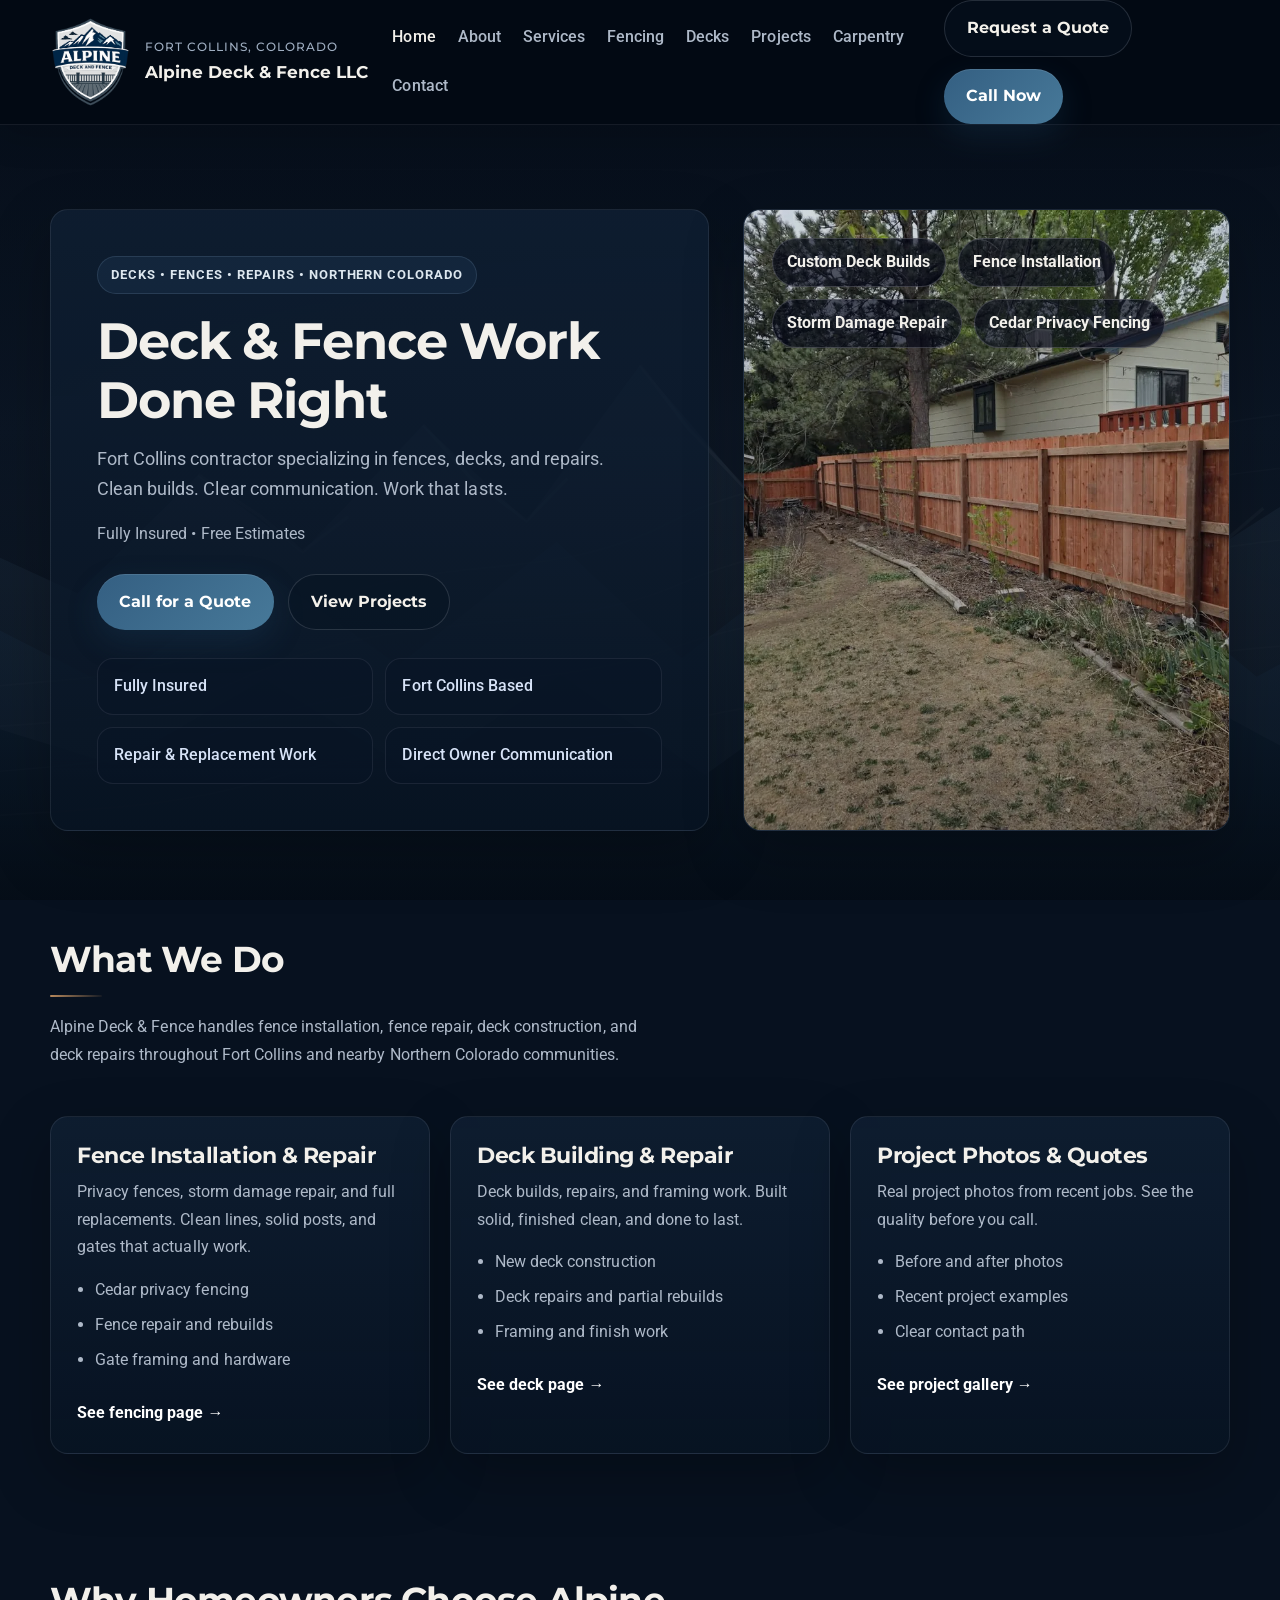
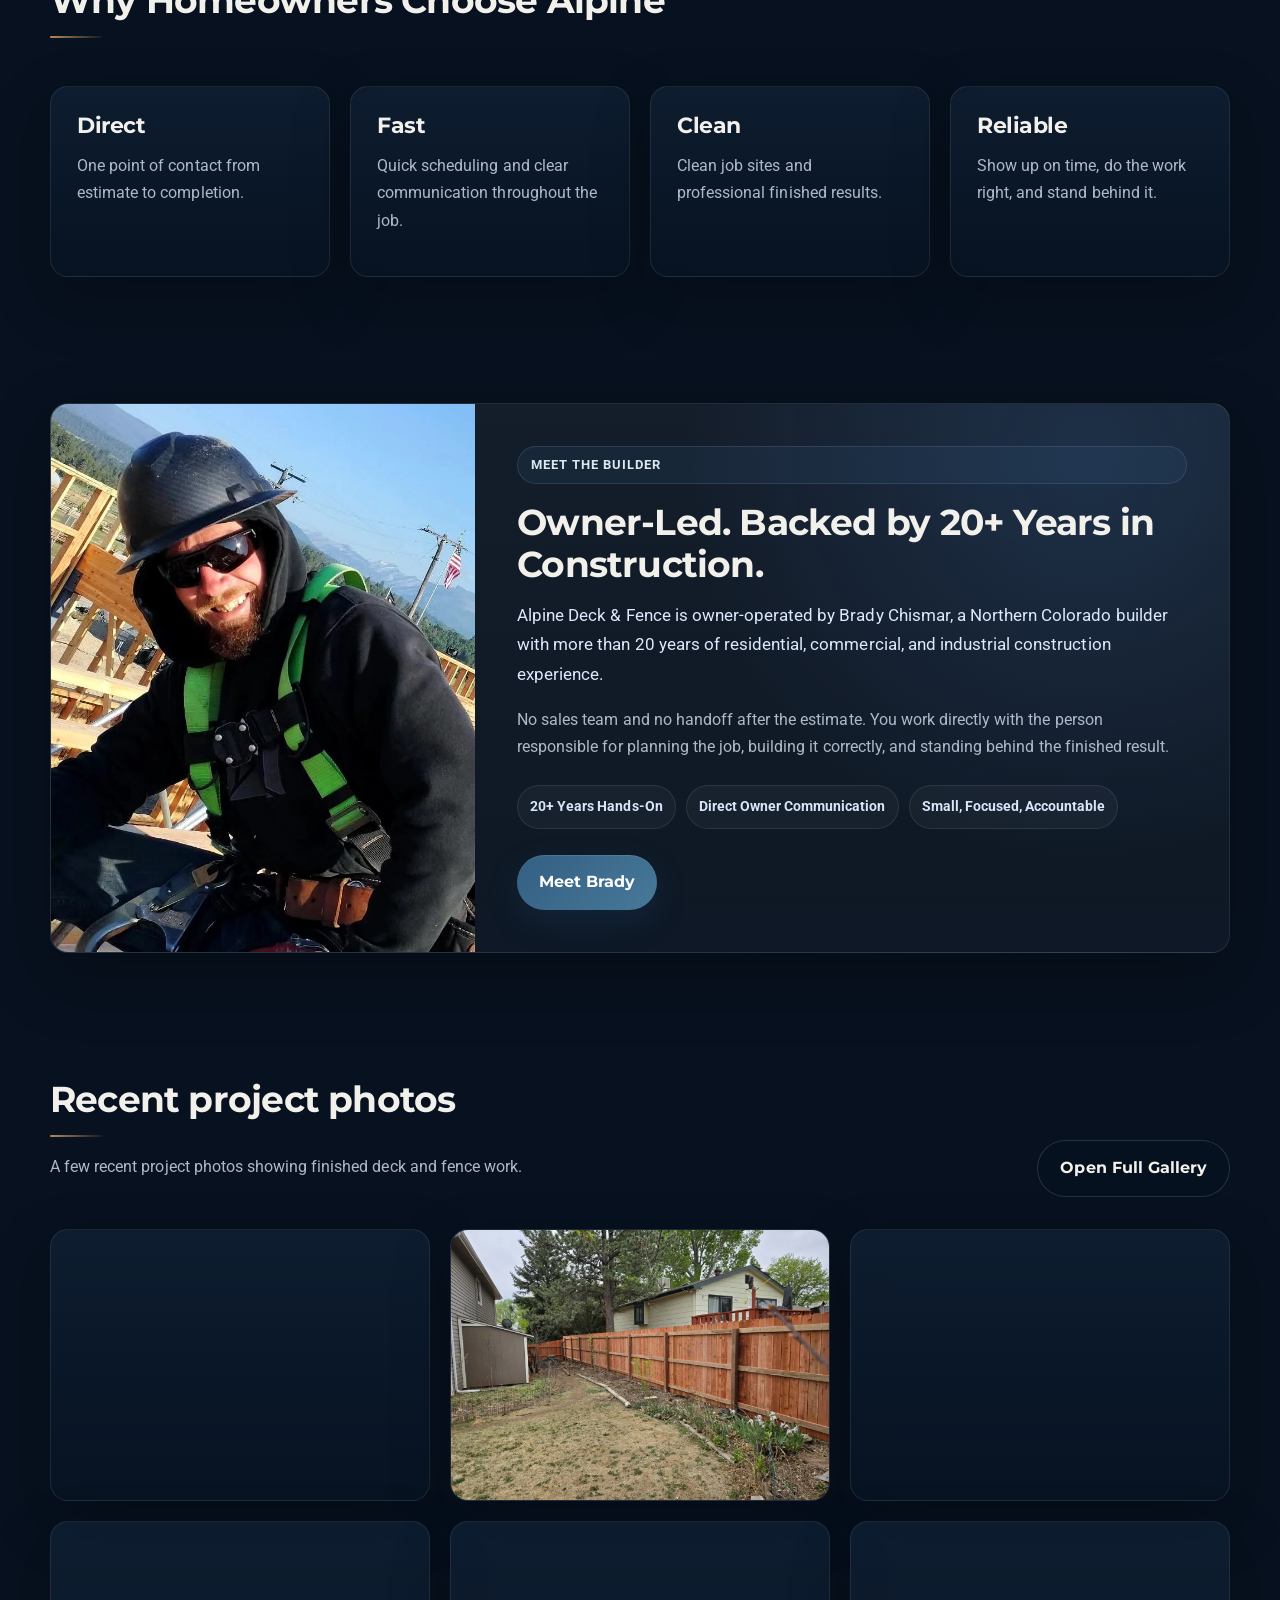
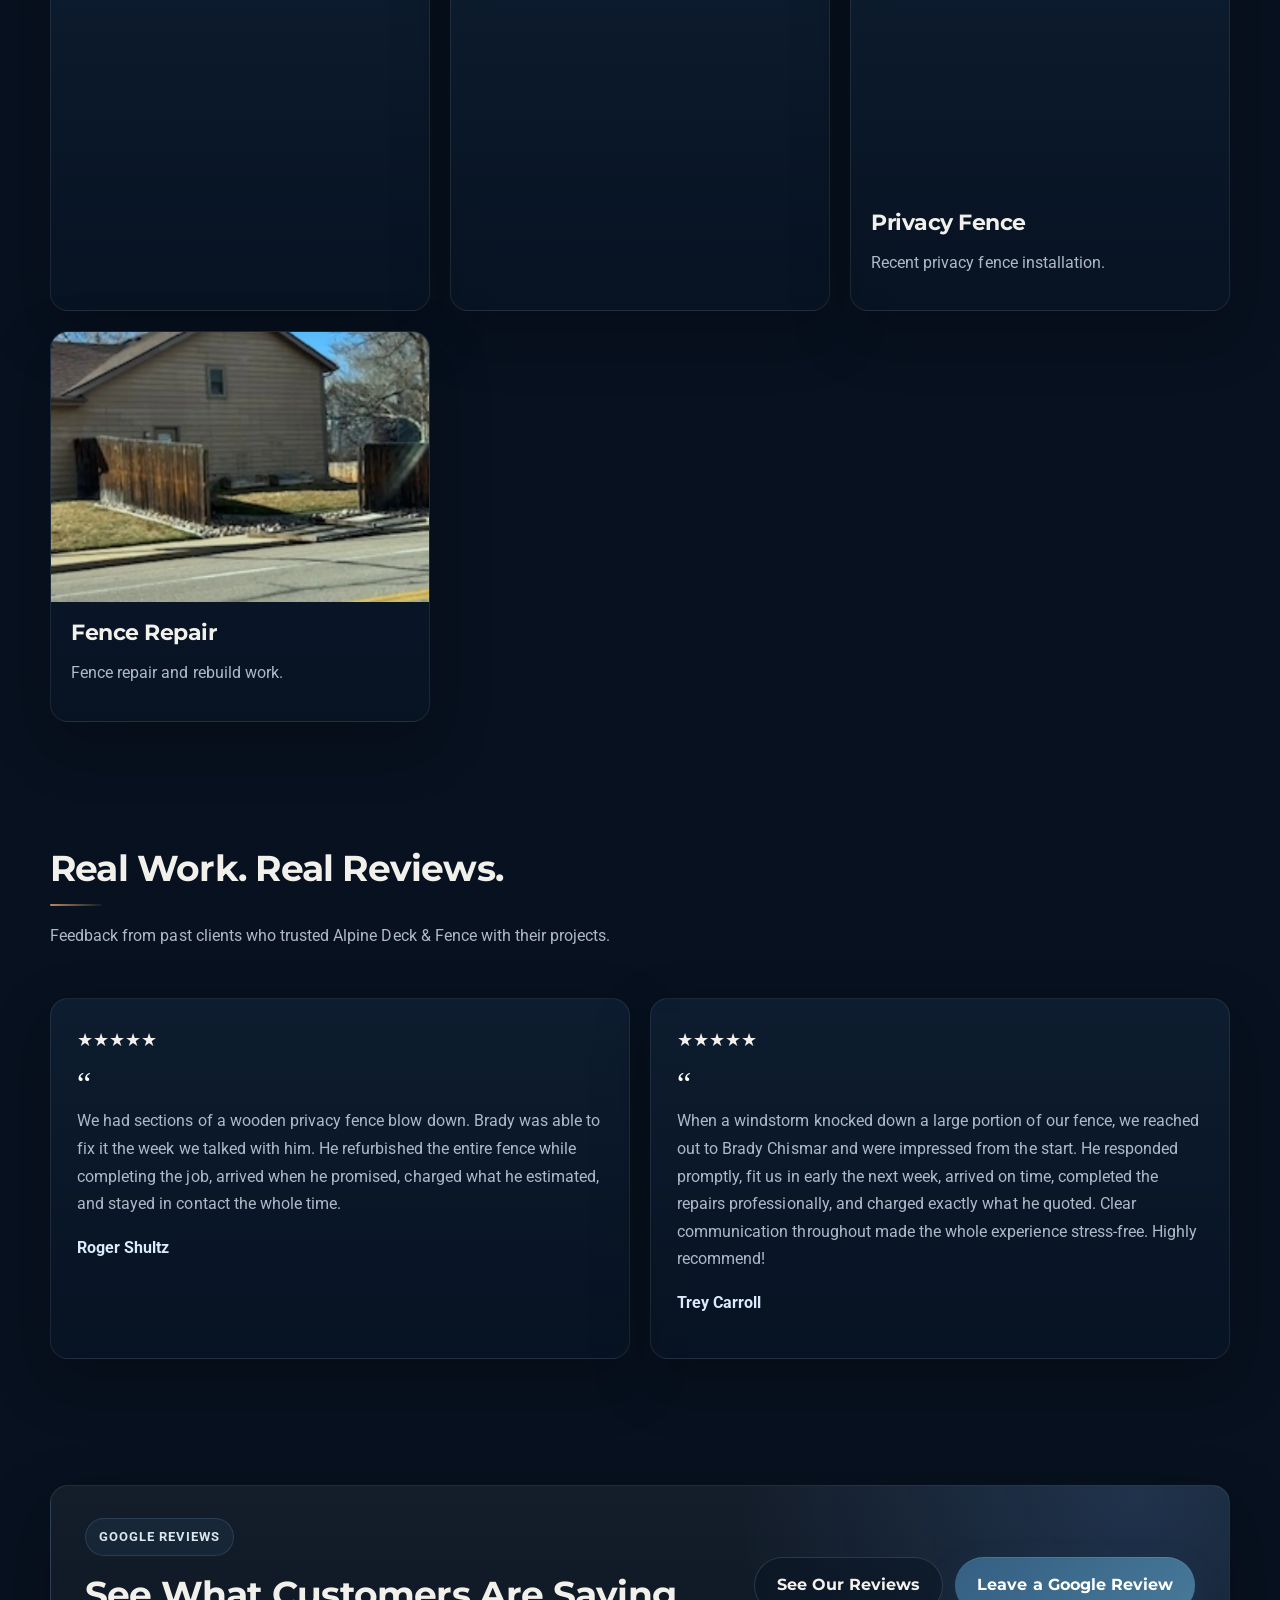
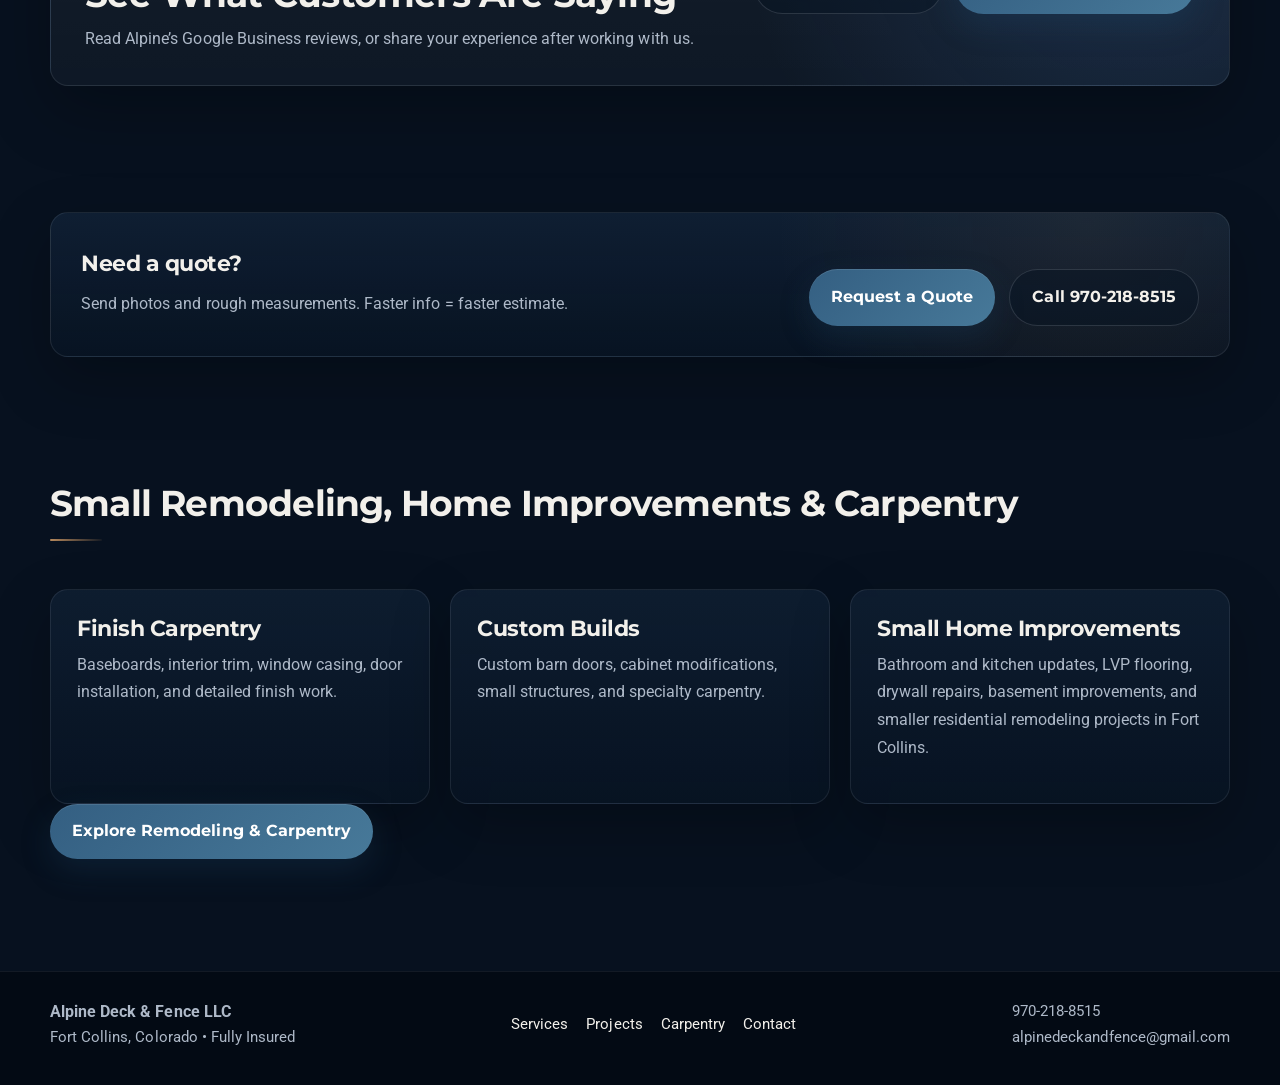
==== index.html @ 194cd23c "Add files via upload" ====
<!DOCTYPE html>
<html lang="en">
<head>
  <meta charset="UTF-8">
  <meta name="viewport" content="width=device-width, initial-scale=1.0">
  <title>Deck &amp; Fence Contractor Fort Collins, CO | Alpine Deck &amp; Fence</title>
  <meta name="description" content="Deck and fence contractor in Fort Collins, CO for custom decks, cedar fencing, fence repairs, deck repairs, gates, and exterior carpentry.">
  <meta name="theme-color" content="#07111f">
  <link rel="preconnect" href="https://fonts.googleapis.com">
  <link rel="preconnect" href="https://fonts.gstatic.com" crossorigin>
  <link href="https://fonts.googleapis.com/css2?family=Montserrat:wght@500;600;700;800&family=Roboto:wght@400;500;700&display=swap" rel="stylesheet">
  <link rel="stylesheet" href="style.css?v=20260813-v19">

  <!-- ALPINE SEO START -->
  <link rel="canonical" href="https://alpinedeckandfence.com/">
  <meta name="robots" content="index,follow,max-image-preview:large,max-snippet:-1,max-video-preview:-1">
  <link rel="icon" href="favicon.png" type="image/png">
  <link rel="sitemap" type="application/xml" href="https://alpinedeckandfence.com/sitemap.xml">
  <meta property="og:locale" content="en_US">
  <meta property="og:type" content="website">
  <meta property="og:site_name" content="Alpine Deck &amp; Fence">
  <meta property="og:title" content="Deck &amp; Fence Contractor Fort Collins, CO | Alpine Deck &amp; Fence">
  <meta property="og:description" content="Deck and fence contractor in Fort Collins, CO for custom decks, cedar fencing, fence repairs, deck repairs, gates, and exterior carpentry.">
  <meta property="og:url" content="https://alpinedeckandfence.com/">
  <meta property="og:image" content="https://alpinedeckandfence.com/images/alpine-social-share.png">
  <meta property="og:image:secure_url" content="https://alpinedeckandfence.com/images/alpine-social-share.png">
  <meta property="og:image:type" content="image/png">
  <meta property="og:image:width" content="1200">
  <meta property="og:image:height" content="630">
  <meta property="og:image:alt" content="Alpine Deck &amp; Fence LLC logo on an Alpine mountain background">
  <meta name="twitter:card" content="summary_large_image">
  <meta name="twitter:title" content="Deck &amp; Fence Contractor Fort Collins, CO | Alpine Deck &amp; Fence">
  <meta name="twitter:description" content="Deck and fence contractor in Fort Collins, CO for custom decks, cedar fencing, fence repairs, deck repairs, gates, and exterior carpentry.">
  <meta name="twitter:image" content="https://alpinedeckandfence.com/images/alpine-social-share.png">
  <script type="application/ld+json">{"@context":"https://schema.org","@graph":[{"@type":["HomeAndConstructionBusiness","GeneralContractor"],"@id":"https://alpinedeckandfence.com/#business","name":"Alpine Deck & Fence LLC","url":"https://alpinedeckandfence.com/","logo":{"@type":"ImageObject","url":"https://alpinedeckandfence.com/images/logo.png"},"image":"https://alpinedeckandfence.com/images/alpine-social-share.png","telephone":"+1-970-218-8515","email":"alpinedeckandfence@gmail.com","description":"Deck and fence contractor in Fort Collins, CO for custom decks, cedar fencing, fence repairs, deck repairs, gates, and exterior carpentry.","founder":{"@type":"Person","name":"Brady Chismar"},"address":{"@type":"PostalAddress","addressLocality":"Fort Collins","addressRegion":"CO","addressCountry":"US"},"areaServed":[{"@type":"City","name":"Fort Collins"},{"@type":"City","name":"Loveland"},{"@type":"City","name":"Windsor"},{"@type":"City","name":"Timnath"},{"@type":"AdministrativeArea","name":"Northern Colorado"}],"sameAs":["https://www.facebook.com/profile.php?id=61570724099581"]},{"@type":"WebSite","@id":"https://alpinedeckandfence.com/#website","url":"https://alpinedeckandfence.com/","name":"Alpine Deck & Fence","publisher":{"@id":"https://alpinedeckandfence.com/#business"},"inLanguage":"en-US"},{"@type":"WebPage","@id":"https://alpinedeckandfence.com/#webpage","url":"https://alpinedeckandfence.com/","name":"Deck & Fence Contractor Fort Collins, CO | Alpine Deck & Fence","description":"Deck and fence contractor in Fort Collins, CO for custom decks, cedar fencing, fence repairs, deck repairs, gates, and exterior carpentry.","isPartOf":{"@id":"https://alpinedeckandfence.com/#website"},"about":{"@id":"https://alpinedeckandfence.com/#business"},"primaryImageOfPage":{"@type":"ImageObject","url":"https://alpinedeckandfence.com/images/alpine-social-share.png"},"inLanguage":"en-US"}]}</script>
  <!-- ALPINE SEO END -->
</head>
<body>
  <header class="topbar">
    <div class="container nav">
      <a class="brand" href="index.html" aria-label="Alpine Deck & Fence home">
        <img src="images/logo-tight.png" alt="Alpine Deck & Fence logo" class="logo" width="906" height="1033" decoding="async" fetchpriority="high">
        <div class="brand-text">
          <small>Fort Collins, Colorado</small>
          <span>Alpine Deck &amp; Fence LLC</span>
        </div>
      </a>
      <nav class="nav-links" aria-label="Main navigation">
        <a href="index.html">Home</a>
        <a href="about.html">About</a>
        <a href="services.html">Services</a>
        <a href="fence.html">Fencing</a>
        <a href="deck.html">Decks</a>
        <a href="projects.html">Projects</a>
        <a href="carpentry.html">Carpentry</a>
        <a href="contact.html">Contact</a>
      </nav>
      <div class="nav-cta">
        <a class="button-outline" href="contact.html">Request a Quote</a>
        <a class="button" href="tel:9702188515">Call Now</a>
      </div>
    </div>
  </header>
<main>
  <section class="hero">
    <div class="container hero-grid">
      <div class="hero-copy">
        <div class="eyebrow">Decks • Fences • Repairs • Northern Colorado</div>
        <h1>Deck &amp; Fence Work Done Right</h1>
        <p class="lead">Fort Collins contractor specializing in fences, decks, and repairs. Clean builds. Clear communication. Work that lasts.</p>
        <p>Fully Insured • Free Estimates</p>
        <div class="hero-actions">
          <a class="button" href="tel:9702188515">Call for a Quote</a>
          <a class="button-outline" href="projects.html">View Projects</a>
        </div>
        <div class="hero-list">
          <div>Fully Insured</div>
          <div>Fort Collins Based</div>
          <div>Repair &amp; Replacement Work</div>
          <div>Direct Owner Communication</div>
        </div>
      </div>
      <div class="hero-card">
        <div class="hero-image">
          <div class="badge-stack">
            <div class="badge">Custom Deck Builds</div>
            <div class="badge">Fence Installation</div>
            <div class="badge">Storm Damage Repair</div>
            <div class="badge">Cedar Privacy Fencing</div>
          </div>
        </div>
      </div>
    </div>
  </section>
  <section>
    <div class="container">
      <div class="section-header">
        <div>
          <h2>What We Do</h2>
          <p>Alpine Deck & Fence handles fence installation, fence repair, deck construction, and deck repairs throughout Fort Collins and nearby Northern Colorado communities.</p>
        </div>
      </div>
      <div class="grid-3">
        <article class="service-card">
          <h3>Fence Installation &amp; Repair</h3>
          <p>Privacy fences, storm damage repair, and full replacements. Clean lines, solid posts, and gates that actually work.</p>
          <ul>
            <li>Cedar privacy fencing</li>
            <li>Fence repair and rebuilds</li>
            <li>Gate framing and hardware</li>
          </ul>
          <a class="service-link" href="fence.html">See fencing page →</a>
        </article>
        <article class="service-card">
          <h3>Deck Building &amp; Repair</h3>
          <p>Deck builds, repairs, and framing work. Built solid, finished clean, and done to last.</p>
          <ul>
            <li>New deck construction</li>
            <li>Deck repairs and partial rebuilds</li>
            <li>Framing and finish work</li>
          </ul>
          <a class="service-link" href="deck.html">See deck page →</a>
        </article>
        <article class="service-card">
          <h3>Project Photos &amp; Quotes</h3>
          <p>Real project photos from recent jobs. See the quality before you call.</p>
          <ul>
            <li>Before and after photos</li>
            <li>Recent project examples</li>
            <li>Clear contact path</li>
          </ul>
          <a class="service-link" href="projects.html">See project gallery →</a>
        </article>
      </div>
    </div>
  </section>
  <section>
    <div class="container">
      <div class="section-header">
        <div>
          <h2>Why Homeowners Choose Alpine</h2>
        </div>
      </div>
      <div class="stats-grid">
        <div class="stat-card">
          <h3>Direct</h3>
          <p>One point of contact from estimate to completion.</p>
        </div>
        <div class="stat-card">
          <h3>Fast</h3>
          <p>Quick scheduling and clear communication throughout the job.</p>
        </div>
        <div class="stat-card">
          <h3>Clean</h3>
          <p>Clean job sites and professional finished results.</p>
        </div>
        <div class="stat-card">
          <h3>Reliable</h3>
          <p>Show up on time, do the work right, and stand behind it.</p>
        </div>
      </div>
    </div>
  </section>
  <section class="about-teaser-section">
    <div class="container">
      <div class="about-teaser">
        <div class="about-teaser-photo">
          <img src="images/brady-harness-closeup.webp" alt="Brady Chismar working on a framed structure" loading="lazy" width="983" height="983" decoding="async" fetchpriority="low">
        </div>
        <div class="about-teaser-copy">
          <div class="eyebrow">Meet the Builder</div>
          <h2>Owner-Led. Backed by 20+ Years in Construction.</h2>
          <p class="lead">Alpine Deck &amp; Fence is owner-operated by Brady Chismar, a Northern Colorado builder with more than 20 years of residential, commercial, and industrial construction experience.</p>
          <p>No sales team and no handoff after the estimate. You work directly with the person responsible for planning the job, building it correctly, and standing behind the finished result.</p>
          <div class="about-teaser-points">
            <span>20+ Years Hands-On</span>
            <span>Direct Owner Communication</span>
            <span>Small, Focused, Accountable</span>
          </div>
          <a class="button" href="about.html">Meet Brady</a>
        </div>
      </div>
    </div>
  </section>
  <section>
    <div class="container">
      <div class="section-header">
        <div>
          <h2>Recent project photos</h2>
          <p>A few recent project photos showing finished deck and fence work.</p>
        </div>
        <a class="button-outline" href="projects.html">Open Full Gallery</a>
      </div>
      <div class="gallery-grid">
	<article class="gallery-card">
  <img src="images/1430_Finish_1.webp" alt="Finished cedar privacy fence" width="1280" height="960" decoding="async" loading="lazy" fetchpriority="low">
</article>

<article class="gallery-card">
  <img src="images/1430_finish_2.webp" alt="Finished cedar fence run" width="1280" height="960" decoding="async" loading="lazy" fetchpriority="low">
</article>

<article class="gallery-card">
  <img src="images/1430_finish_3.webp" alt="Finished side yard fence" width="1280" height="960" decoding="async" loading="lazy" fetchpriority="low">
</article>

<article class="gallery-card">
  <img src="images/1430_finish_4.webp" alt="Finished privacy fence" width="1280" height="960" decoding="async" loading="lazy" fetchpriority="low">
</article>

<article class="gallery-card">
  <img src="images/1430_gate_finish.webp" alt="Finished cedar gate" width="1280" height="960" decoding="async" loading="lazy" fetchpriority="low">
</article>
        <article class="gallery-card">
          <img src="images/privacy-fence-fort-collins-01.webp" alt="Privacy fence installation in Fort Collins" width="1280" height="960" decoding="async" loading="lazy" fetchpriority="low">
          <div class="gallery-copy">
            <h3>Privacy Fence</h3>
            <p>Recent privacy fence installation.</p>
          </div>
        </article>
        <article class="gallery-card">
          <img src="images/fence-repair-fort-collins-01.webp" alt="Fence repair project in Fort Collins" width="960" height="1280" decoding="async" loading="lazy" fetchpriority="low">
          <div class="gallery-copy">
            <h3>Fence Repair</h3>
            <p>Fence repair and rebuild work.</p>
          </div>
        </article>
      </div>
    </div>
  </section>
  <section>
    <div class="container">
      <div class="section-header">
        <div>
          <h2>Real Work. Real Reviews.</h2>
          <p>Feedback from past clients who trusted Alpine Deck & Fence with their projects.</p>
        </div>
      </div>
      <div class="review-grid">
        <article class="review-card">
          <div class="review-stars">★★★★★</div>
          <div class="quote-mark">“</div>
          <p>We had sections of a wooden privacy fence blow down. Brady was able to fix it the week we talked with him. He refurbished the entire fence while completing the job, arrived when he promised, charged what he estimated, and stayed in contact the whole time.</p>
          <p class="notice"><strong>Roger Shultz</strong></p>
        </article>
        <article class="review-card">
          <div class="review-stars">★★★★★</div>
          <div class="quote-mark">“</div>
          <p>When a windstorm knocked down a large portion of our fence, we reached out to Brady Chismar and were impressed from the start. He responded promptly, fit us in early the next week, arrived on time, completed the repairs professionally, and charged exactly what he quoted. Clear communication throughout made the whole experience stress-free. Highly recommend!</p>
          <p class="notice"><strong>Trey Carroll</strong></p>
        </article>
      </div>
    </div>
  </section>

  <section class="google-review-section">
    <div class="container">
      <div class="google-review-cta">
        <div class="google-review-cta-copy">
          <div class="eyebrow">Google Reviews</div>
          <h2>See What Customers Are Saying</h2>
          <p>Read Alpine’s Google Business reviews, or share your experience after working with us.</p>
        </div>
        <div class="google-review-actions">
          <a class="button-outline" href="https://www.google.com/maps/search/?api=1&amp;query=Alpine%20Deck%20%26%20Fence%20LLC%2C%20Fort%20Collins%2C%20Colorado" target="_blank" rel="noopener noreferrer">See Our Reviews</a>
          <a class="button" href="https://www.google.com/search?q=Alpine+Deck+%26+Fence+LLC+Fort+Collins+Colorado+leave+a+review" target="_blank" rel="noopener noreferrer">Leave a Google Review</a>
        </div>
      </div>
    </div>
  </section>

<section>
    <div class="container">
      <div class="cta-band">
        <div>
          <h3>Need a quote?</h3>
          <p>Send photos and rough measurements. Faster info = faster estimate.</p>
        </div>
        <div class="hero-actions">
          <a class="button" href="contact.html">Request a Quote</a>
          <a class="button-outline" href="tel:9702188515">Call 970-218-8515</a>
        </div>
      </div>
    </div>
  </section>

<section>
<div class="container">
<div class="section-header">
<h2>Small Remodeling, Home Improvements &amp; Carpentry</h2>
</div>

<div class="grid-3">
<div class="service-card">
<h3>Finish Carpentry</h3>
<p>Baseboards, interior trim, window casing, door installation, and detailed finish work.</p>
</div>

<div class="service-card">
<h3>Custom Builds</h3>
<p>Custom barn doors, cabinet modifications, small structures, and specialty carpentry.</p>
</div>

<div class="service-card">
<h3>Small Home Improvements</h3>
<p>Bathroom and kitchen updates, LVP flooring, drywall repairs, basement improvements, and smaller residential remodeling projects in Fort Collins.</p>
</div>
</div>

<a class="button" href="carpentry.html">Explore Remodeling &amp; Carpentry</a>
</div>
</section>

</main>
  <footer class="footer">
    <div class="container footer-grid">
      <div>
        <p><strong>Alpine Deck &amp; Fence LLC</strong></p>
        <p class="small">Fort Collins, Colorado • Fully Insured</p>
      </div>
      <div class="footer-links small">
        <a href="services.html">Services</a>
        <a href="projects.html">Projects</a>
        <a href="carpentry.html">Carpentry</a>
        <a href="contact.html">Contact</a>
      </div>
      <div class="small">
        <p>970-218-8515</p>
        <p>alpinedeckandfence@gmail.com</p>
      </div>
    </div>
  </footer>
  <script src="script.js?v=20260813-v19" defer></script>
</body>
</html>
---- style.css ----
:root{
  --bg:#0f172a;
  --bg-soft:#111c34;
  --panel:#16233f;
  --panel-2:#1d2d50;
  --text:#e5edf9;
  --muted:#b2bfd8;
  --line:rgba(255,255,255,.10);
  --accent:#2563eb;
  --accent-2:#60a5fa;
  --dark:#020617;
  --success:#22c55e;
  --max:1180px;
  --radius:20px;
  --shadow:0 18px 45px rgba(0,0,0,.28);
}

*{box-sizing:border-box}
html{scroll-behavior:smooth}
body{
  margin:0;
  background:linear-gradient(180deg,#0b1222 0%, #0f172a 55%, #101a30 100%);
  color:var(--text);
  font-family:Roboto,Arial,sans-serif;
  line-height:1.6;
}
img{max-width:100%;display:block}
a{color:inherit;text-decoration:none}
h1,h2,h3,h4{font-family:Montserrat,Arial,sans-serif;line-height:1.15;margin:0 0 14px}
h1{font-size:clamp(2.4rem,4vw,4.7rem);letter-spacing:-.03em}
h2{font-size:clamp(1.8rem,2.8vw,2.9rem)}
h3{font-size:clamp(1.15rem,1.7vw,1.4rem)}
p{margin:0 0 16px;color:var(--muted)}
ul{margin:0;padding-left:18px}
li{color:var(--muted);margin-bottom:8px}

.container{width:min(var(--max),calc(100% - 32px));margin:0 auto}
.topbar{
  position:sticky;top:0;z-index:50;
  background:rgba(2,6,23,.78);
  backdrop-filter:blur(14px);
  border-bottom:1px solid var(--line);
}
.nav{
  min-height:78px;
  display:flex;align-items:center;justify-content:space-between;gap:24px;
}
.brand{
  display:flex;align-items:center;gap:14px;font-family:Montserrat,Arial,sans-serif;font-weight:700;
}
.brand-mark{
  width:42px;height:42px;border-radius:12px;
  background:linear-gradient(135deg,var(--accent),var(--accent-2));
  display:grid;place-items:center;
  box-shadow:var(--shadow);
  color:white;font-size:1.1rem;font-weight:700;
}
.brand-text small{display:block;color:var(--muted);font-weight:500;font-size:.78rem;letter-spacing:.08em;text-transform:uppercase}
.brand-text span{display:block;font-size:1.05rem}
.nav-links{
  display:flex;align-items:center;gap:22px;flex-wrap:wrap;
}
.nav-links a{
  color:var(--muted);font-weight:500;transition:.2s ease;
}
.nav-links a:hover,
.nav-links a.active{color:#fff}
.nav-cta{
  display:flex;align-items:center;gap:12px;flex-wrap:wrap;
}
.button,.button-outline{
  display:inline-flex;align-items:center;justify-content:center;gap:10px;
  padding:14px 22px;border-radius:999px;font-weight:700;transition:.2s ease;
  font-family:Montserrat,Arial,sans-serif;
}
.button{
  background:linear-gradient(135deg,var(--accent),#3b82f6);
  color:#fff;box-shadow:0 10px 28px rgba(37,99,235,.35);
}
.button:hover{transform:translateY(-1px)}
.button-outline{
  border:1px solid var(--line);
  color:#fff;
  background:rgba(255,255,255,.03);
}
.button-outline:hover{background:rgba(255,255,255,.07)}

.hero{
  padding:84px 0 70px;
}
.hero-grid{
  display:grid;grid-template-columns:1.15fr .85fr;gap:34px;align-items:stretch;
}
.hero-copy,.hero-card,.card,.gallery-card,.cta-band,.review-card,.service-card,.stat-card,.contact-card,.page-header-card,.project-card{
  background:linear-gradient(180deg,rgba(255,255,255,.05),rgba(255,255,255,.03));
  border:1px solid var(--line);
  border-radius:var(--radius);
  box-shadow:var(--shadow);
}
.hero-copy{
  padding:40px;
}
.eyebrow{
  display:inline-flex;align-items:center;gap:10px;
  padding:8px 14px;border-radius:999px;
  background:rgba(96,165,250,.10);
  border:1px solid rgba(96,165,250,.20);
  color:#dceafe;
  font-size:.88rem;font-weight:700;letter-spacing:.03em;
  margin-bottom:18px;
}
.hero-copy p.lead{
  font-size:1.1rem;
  max-width:55ch;
}
.hero-actions{display:flex;flex-wrap:wrap;gap:14px;margin-top:26px}
.hero-list{
  display:grid;grid-template-columns:repeat(2,minmax(0,1fr));gap:12px;margin-top:28px
}
.hero-list div{
  padding:14px 16px;border:1px solid var(--line);border-radius:16px;background:rgba(255,255,255,.02);
  color:#d7e3f7;font-weight:500
}
.hero-card{
  overflow:hidden;display:flex;flex-direction:column;
}
.hero-image{
  min-height:100%;
  background:
    linear-gradient(180deg,rgba(4,10,25,.15),rgba(4,10,25,.38)),
    url("images/1430_finish_2.webp") center/cover no-repeat;
}
.hero-image .badge-stack{
  padding:28px;display:flex;flex-wrap:wrap;gap:12px;align-content:flex-start;
}
.badge{
  display:inline-flex;align-items:center;padding:10px 14px;border-radius:999px;
  background:rgba(2,6,23,.62);border:1px solid rgba(255,255,255,.18);font-weight:700
}

section{padding:26px 0 70px}
.section-header{
  margin-bottom:24px;display:flex;align-items:end;justify-content:space-between;gap:20px;flex-wrap:wrap
}
.section-header p{max-width:68ch}

.grid-3,.grid-4,.stats-grid,.review-grid,.gallery-grid,.contact-grid,.project-grid{
  display:grid;gap:20px;
}
.grid-3{grid-template-columns:repeat(3,minmax(0,1fr))}
.grid-4{grid-template-columns:repeat(4,minmax(0,1fr))}
.stats-grid{grid-template-columns:repeat(4,minmax(0,1fr))}
.review-grid{grid-template-columns:repeat(2,minmax(0,1fr))}
.gallery-grid{grid-template-columns:repeat(3,minmax(0,1fr))}
.contact-grid{grid-template-columns:1fr .9fr}
.project-grid{grid-template-columns:repeat(3,minmax(0,1fr))}

.card,.service-card,.review-card,.gallery-card,.stat-card,.contact-card,.page-header-card,.project-card{
  padding:26px;
}
.service-card h3,.review-card h3,.contact-card h3,.project-card h3{margin-bottom:10px}
.service-card ul{margin-top:16px}
.stat-card strong{
  display:block;font-family:Montserrat,Arial,sans-serif;font-size:2rem;margin-bottom:8px
}
.service-card .service-link{
  margin-top:18px;display:inline-flex;color:#fff;font-weight:700
}
.review-stars{font-size:1.15rem;margin-bottom:12px}
.quote-mark{
  font-size:2rem;line-height:1;color:#fff;margin-bottom:8px;font-family:Georgia,serif
}

.gallery-card{padding:0;overflow:hidden}
.gallery-card img{width:100%;height:270px;object-fit:cover}
.gallery-card .gallery-copy{padding:18px 20px}

.cta-band{
  padding:30px;
  display:flex;align-items:center;justify-content:space-between;gap:20px;flex-wrap:wrap;
  background:
   radial-gradient(circle at top right, rgba(96,165,250,.16), transparent 34%),
   linear-gradient(180deg,rgba(255,255,255,.05),rgba(255,255,255,.03));
}
.cta-band p{margin:0;max-width:60ch}

.page-header{padding:64px 0 34px}
.page-header-card{padding:34px 36px}
.page-header-card p{max-width:70ch}

.feature-list{
  display:grid;gap:14px
}
.feature-list div{
  padding:15px 16px;border-radius:16px;border:1px solid var(--line);background:rgba(255,255,255,.025)
}

.process{
  display:grid;grid-template-columns:repeat(4,minmax(0,1fr));gap:18px
}
.process-step{
  padding:22px;border-radius:18px;border:1px solid var(--line);background:rgba(255,255,255,.03)
}
.step-num{
  width:34px;height:34px;border-radius:999px;display:grid;place-items:center;
  background:rgba(37,99,235,.20);color:#fff;font-weight:700;margin-bottom:12px
}

.project-card img{
  width:100%;height:240px;object-fit:cover;border-radius:16px;margin-bottom:16px
}

.contact-card .stack{display:grid;gap:14px}
.contact-item{
  padding:16px;border-radius:16px;border:1px solid var(--line);background:rgba(255,255,255,.03)
}
.contact-item strong{display:block;color:#fff;margin-bottom:6px}
.contact-note{
  padding:18px;border:1px dashed rgba(255,255,255,.18);border-radius:16px;background:rgba(255,255,255,.025)
}

.footer{
  padding:26px 0 34px;border-top:1px solid var(--line);background:rgba(2,6,23,.34);margin-top:24px
}
.footer-grid{
  display:flex;align-items:center;justify-content:space-between;gap:18px;flex-wrap:wrap
}
.footer p{margin:0}
.footer-links{display:flex;gap:18px;flex-wrap:wrap}
.small{font-size:.94rem}

.notice{
  margin-top:14px;color:#d8e8ff
}

@media (max-width: 1050px){
  .hero-grid,.contact-grid,.grid-3,.grid-4,.stats-grid,.gallery-grid,.project-grid,.process{grid-template-columns:1fr 1fr}
}
@media (max-width: 760px){
  .nav{padding:14px 0}
  .nav,.nav-links,.nav-cta{justify-content:flex-start}
  .nav{flex-direction:column;align-items:flex-start}
  .hero{padding:46px 0 42px}
  .hero-grid,.contact-grid,.grid-3,.grid-4,.stats-grid,.review-grid,.gallery-grid,.project-grid,.process,.hero-list{grid-template-columns:1fr}
  .hero-copy,.page-header-card,.card,.service-card,.review-card,.contact-card,.stat-card,.project-card{padding:22px}
  .gallery-card img,.project-card img{height:220px}
  .cta-band{padding:24px}
}


.logo{
  height:92px;
  width:auto;
  display:block;
  flex:0 0 auto;
}

@media (max-width:760px){
  .logo{
    height:68px;
  }
}
.review-card{
  position:relative;
}
.review-card p{
  max-width:62ch;
}
.notice{
  margin-top:16px;
  color:#dbeafe;
}


.compare-card{
  position:relative;
  overflow:hidden;
  height:270px;
  border-bottom:1px solid var(--line);
  background:#0b1222;
}
.compare-card img{
  position:absolute;
  inset:0;
  width:100%;
  height:100%;
  object-fit:cover;
}
.compare-overlay-wrap{
  position:absolute;
  inset:0 auto 0 0;
  overflow:hidden;
  border-right:2px solid rgba(255,255,255,.9);
  z-index:2;
}
.compare-slider{
  position:absolute;
  inset:auto 16px 16px 16px;
  width:calc(100% - 32px);
  z-index:4;
}
.compare-label{
  position:absolute;
  top:14px;
  z-index:4;
  padding:6px 10px;
  border-radius:999px;
  background:rgba(2,6,23,.72);
  border:1px solid rgba(255,255,255,.16);
  color:#fff;
  font-size:.82rem;
  font-weight:700;
}
.compare-label.left{left:14px;}
.compare-label.right{right:14px;}




.about-teaser{
  display:grid;
  grid-template-columns:minmax(280px,.72fr) minmax(0,1.28fr);
  gap:0;
  overflow:hidden;
  background:
    radial-gradient(circle at 88% 10%,rgba(96,165,250,.14),transparent 35%),
    linear-gradient(180deg,rgba(255,255,255,.055),rgba(255,255,255,.03));
  border:1px solid var(--line);
  border-radius:var(--radius);
  box-shadow:var(--shadow);
}
.about-teaser-photo{min-height:470px;background:#0b1222}
.about-teaser-photo img{width:100%;height:100%;object-fit:cover;object-position:center}
.about-teaser-copy{padding:42px;display:flex;flex-direction:column;justify-content:center}
.about-teaser-copy .lead{font-size:1.08rem;color:#dce8fb}
.about-teaser-points{display:flex;flex-wrap:wrap;gap:10px;margin:8px 0 26px}
.about-teaser-points span{
  padding:9px 12px;border-radius:999px;border:1px solid var(--line);
  background:rgba(255,255,255,.035);color:#d8e6fa;font-size:.9rem;font-weight:700
}
.about-teaser-copy .button{width:fit-content}

.about-hero{padding:72px 0 44px}
.about-hero-grid{
  display:grid;grid-template-columns:1.08fr .92fr;gap:34px;align-items:start
}
.about-hero-copy,.about-hero-photo,.about-tall-photo,.flag-story,.colorado-story,.career-disclaimer{
  background:linear-gradient(180deg,rgba(255,255,255,.055),rgba(255,255,255,.03));
  border:1px solid var(--line);border-radius:var(--radius);box-shadow:var(--shadow)
}
.about-hero-copy{padding:42px}
.about-hero-copy .lead{font-size:1.14rem;color:#dce8fb}
.about-hero-actions{display:flex;gap:14px;flex-wrap:wrap;margin-top:26px}
.about-facts{display:grid;grid-template-columns:repeat(3,minmax(0,1fr));gap:12px;margin-top:30px}
.about-facts div{padding:15px;border:1px solid var(--line);border-radius:16px;background:rgba(255,255,255,.025)}
.about-facts strong{display:block;font-family:Montserrat,Arial,sans-serif;font-size:1.45rem;color:#fff}
.about-facts span{display:block;color:var(--muted);font-size:.86rem;line-height:1.35;margin-top:4px}
.about-hero-photo{overflow:hidden;margin:0;display:flex;flex-direction:column;align-self:start;height:auto}
.about-hero-photo img{width:100%;height:560px;object-fit:cover;object-position:center}
.about-hero-photo figcaption,.about-tall-photo figcaption{
  padding:16px 20px;color:var(--muted);font-size:.9rem;border-top:1px solid var(--line)
}

.about-story-grid{display:grid;grid-template-columns:1.2fr .8fr;gap:28px;align-items:stretch}
.about-story-copy{padding:12px 0}
.about-principles{display:grid;grid-template-columns:repeat(3,minmax(0,1fr));gap:14px;margin-top:26px}
.about-principles article{padding:20px;border:1px solid var(--line);border-radius:18px;background:rgba(255,255,255,.03)}
.about-principles article p{margin-bottom:0;font-size:.94rem}
.about-tall-photo{overflow:hidden;margin:0;display:flex;flex-direction:column}
.about-tall-photo img{width:100%;height:100%;min-height:500px;object-fit:cover;object-position:center}

.flag-story-section{padding-top:40px}
.flag-story{display:grid;grid-template-columns:.82fr 1.18fr;overflow:hidden}
.flag-story-photo{margin:0;min-height:560px;background:#0b1222}
.flag-story-photo img{width:100%;height:100%;object-fit:cover;object-position:center}
.flag-story-copy{padding:46px;display:flex;flex-direction:column;justify-content:center}
.flag-story-copy blockquote{
  margin:18px 0 0;padding:20px 22px;border-left:3px solid var(--accent-2);
  background:rgba(96,165,250,.07);border-radius:0 16px 16px 0;color:#fff;
  font-family:Montserrat,Arial,sans-serif;font-weight:700;font-size:1.03rem
}

.colorado-story{
  display:grid;grid-template-columns:1.1fr .9fr;overflow:hidden;
  background:
    radial-gradient(circle at 10% 10%,rgba(96,165,250,.13),transparent 34%),
    linear-gradient(180deg,rgba(255,255,255,.05),rgba(255,255,255,.03));
}
.colorado-story-copy{padding:44px;display:flex;flex-direction:column;justify-content:center}
.colorado-photo{margin:0;min-height:560px;background:#0b1222}
.colorado-photo img{width:100%;height:100%;object-fit:cover;object-position:center}

.behind-work-section{padding-top:34px}
.behind-work-grid{display:grid;grid-template-columns:1fr 1fr;gap:20px}
.behind-work-card{
  overflow:hidden;border:1px solid var(--line);border-radius:var(--radius);
  background:linear-gradient(180deg,rgba(255,255,255,.05),rgba(255,255,255,.03));box-shadow:var(--shadow)
}
.behind-work-card img{width:100%;height:360px;object-fit:cover}
.behind-work-card.serious img{object-position:center}
.behind-work-card.personality img{object-position:center 36%}
.behind-work-card div{padding:22px 24px}
.behind-work-card div p{margin-bottom:0}

.career-section{padding-top:38px}
.career-header{display:grid;grid-template-columns:1.1fr .9fr;gap:24px;align-items:start;margin-bottom:24px}
.career-disclaimer{padding:22px 24px;background:rgba(96,165,250,.055)}
.career-disclaimer strong{display:block;color:#fff;font-family:Montserrat,Arial,sans-serif;margin-bottom:7px}
.career-disclaimer p{font-size:.9rem;margin:0}
.career-grid{display:grid;grid-template-columns:repeat(3,minmax(0,1fr));gap:20px}
.career-card{
  overflow:hidden;border:1px solid var(--line);border-radius:var(--radius);
  background:linear-gradient(180deg,rgba(255,255,255,.05),rgba(255,255,255,.03));box-shadow:var(--shadow)
}
.career-card img{width:100%;height:270px;object-fit:cover}
.career-card div{padding:21px 22px}
.career-card span{display:block;color:var(--accent-2);font-size:.78rem;font-weight:700;letter-spacing:.05em;text-transform:uppercase;margin-bottom:8px}
.career-card p{margin-bottom:0}

@media (max-width:1050px){
  .about-teaser,.about-hero-grid,.about-story-grid,.flag-story,.colorado-story,.career-header{grid-template-columns:1fr 1fr}
  .about-principles,.career-grid{grid-template-columns:1fr 1fr}
}
@media (max-width:760px){
  .about-teaser,.about-hero-grid,.about-story-grid,.flag-story,.colorado-story,.career-header,.behind-work-grid,.career-grid{grid-template-columns:1fr}
  .about-teaser-photo{min-height:360px}
  .about-teaser-copy,.about-hero-copy,.flag-story-copy,.colorado-story-copy{padding:26px 22px}
  .about-facts,.about-principles{grid-template-columns:1fr}
  .about-hero-photo img{height:430px}
  .about-tall-photo img,.flag-story-photo,.colorado-photo{min-height:420px}
  .behind-work-card img{height:290px}
  .career-card img{height:240px}
}


.trade-strip{
  display:flex;
  flex-wrap:wrap;
  gap:9px;
  margin:22px 0 4px;
}
.trade-strip span{
  padding:8px 11px;
  border-radius:999px;
  border:1px solid var(--line);
  background:rgba(255,255,255,.035);
  color:#dce8fb;
  font-size:.82rem;
  font-weight:700;
}
.about-tall-photo.team-photo img{
  object-fit:cover;
  object-position:center 32%;
}
.flag-story-copy blockquote span{
  display:block;
}
.flag-story-copy blockquote cite{
  display:block;
  margin-top:9px;
  color:var(--muted);
  font-family:Roboto,Arial,sans-serif;
  font-size:.88rem;
  font-style:normal;
  font-weight:500;
}
.career-card img{
  object-position:center;
}
.career-card:nth-child(3) img{
  object-position:center 62%;
}
.career-card:nth-child(4) img{
  object-position:center;
}
.career-card:nth-child(5) img{
  object-position:center;
}
@media (max-width:760px){
  .trade-strip{margin-top:18px}
  .about-tall-photo.team-photo img{object-position:center 24%}
}


.about-tall-photo.field-photo img{
  object-fit:cover;
  object-position:center 38%;
}
.flag-story-copy{padding:40px 42px}
.crew-proof{
  display:grid;
  grid-template-columns:150px 1fr;
  gap:18px;
  align-items:center;
  margin:24px 0 0;
  padding:14px;
  border:1px solid var(--line);
  border-radius:18px;
  background:rgba(96,165,250,.055);
}
.crew-proof img{
  width:150px;
  height:180px;
  object-fit:cover;
  object-position:center 42%;
  border-radius:13px;
}
.crew-proof figcaption{
  color:var(--muted);
  font-size:.93rem;
  line-height:1.55;
}
.crew-proof strong{display:block;color:#fff;margin-bottom:5px}
.colorado-story{grid-template-columns:1fr 1fr}
.colorado-photo{min-height:0;height:470px}
.colorado-photo img{height:100%;object-position:center 54%}
.behind-work-card.serious img{object-position:center 56%}
.career-card:nth-child(2) img{object-position:center 48%}
.career-card:nth-child(4) img{object-position:center 50%}
@media (max-width:760px){
  .crew-proof{grid-template-columns:105px 1fr;gap:12px}
  .crew-proof img{width:105px;height:140px}
  .colorado-photo{height:390px;min-height:0}
  .flag-story-copy{padding:26px 22px}
}


.google-review-cta{
  display:flex;
  align-items:center;
  justify-content:space-between;
  gap:28px;
  padding:32px 34px;
  border:1px solid var(--line);
  border-radius:var(--radius);
  background:
    radial-gradient(circle at 92% 8%,rgba(96,165,250,.16),transparent 36%),
    linear-gradient(180deg,rgba(255,255,255,.055),rgba(255,255,255,.03));
  box-shadow:var(--shadow);
}
.google-review-cta-copy{max-width:700px}
.google-review-cta-copy h2{margin-bottom:10px}
.google-review-cta-copy p{margin-bottom:0}
.google-review-actions{
  display:flex;
  flex-wrap:wrap;
  justify-content:flex-end;
  gap:12px;
  flex:0 0 auto;
}
.google-review-actions .button,
.google-review-actions .button-outline{white-space:nowrap}
@media (max-width:760px){
  .google-review-cta{align-items:flex-start;flex-direction:column;padding:26px 22px}
  .google-review-actions{justify-content:flex-start;width:100%}
  .google-review-actions .button,
  .google-review-actions .button-outline{width:100%}
}

.behind-work-card.serious img{object-position:center 52%}


.experience-collage-wrap{
  margin-top:34px;
  padding:28px;
  border:1px solid var(--line);
  border-radius:var(--radius);
  background:
    radial-gradient(circle at 86% 10%,rgba(96,165,250,.14),transparent 34%),
    linear-gradient(180deg,rgba(255,255,255,.05),rgba(255,255,255,.025));
  box-shadow:var(--shadow);
}
.experience-collage-intro{
  display:flex;
  align-items:flex-end;
  justify-content:space-between;
  gap:30px;
  margin-bottom:22px;
}
.experience-collage-intro h3{font-size:2rem;margin-bottom:8px}
.experience-collage-intro p{margin-bottom:0;max-width:720px}
.experience-collage-note{
  margin:0;
  color:var(--muted);
  font-size:.84rem;
  line-height:1.5;
  text-align:right;
}
.experience-collage-actions{
  flex:0 0 320px;
  display:flex;
  flex-direction:column;
  align-items:flex-end;
  gap:12px;
}
.experience-collage-nav{
  display:flex;
  gap:9px;
}
.experience-nav-button{
  width:44px;
  height:44px;
  display:grid;
  place-items:center;
  padding:0 0 3px;
  border:1px solid rgba(183,137,92,.42);
  border-radius:50%;
  background:rgba(5,12,24,.72);
  color:#f7f2ea;
  font-size:2rem;
  line-height:1;
  cursor:pointer;
  box-shadow:0 8px 20px rgba(0,0,0,.22);
  transition:transform .18s ease,border-color .18s ease,background .18s ease;
}
.experience-nav-button:hover,
.experience-nav-button:focus-visible{
  transform:translateY(-1px);
  border-color:rgba(183,137,92,.82);
  background:rgba(183,137,92,.16);
  outline:none;
}
.experience-collage{
  display:grid;
  grid-template-columns:repeat(12,minmax(0,1fr));
  grid-template-rows:250px 250px;
  gap:14px;
}
.experience-tile{
  position:relative;
  overflow:hidden;
  padding:0;
  border:1px solid rgba(148,163,184,.24);
  border-radius:18px;
  background:#0b1222;
  cursor:zoom-in;
  box-shadow:0 14px 35px rgba(0,0,0,.24);
  transition:transform .22s ease,border-color .22s ease,opacity .25s ease;
}
.experience-tile:hover,
.experience-tile:focus-visible{
  transform:translateY(-2px);
  border-color:rgba(96,165,250,.72);
  outline:none;
}
.experience-tile.is-changing{opacity:.12}
.experience-tile img{
  width:100%;
  height:100%;
  object-fit:cover;
  transition:transform .55s ease;
}
.experience-tile:hover img{transform:scale(1.025)}
.experience-tile.is-contain img{object-fit:contain;background:#07101f}
.experience-tile span{
  position:absolute;
  left:14px;
  bottom:14px;
  padding:8px 11px;
  border:1px solid rgba(255,255,255,.18);
  border-radius:999px;
  background:rgba(3,8,20,.78);
  color:#fff;
  font-family:Montserrat,Arial,sans-serif;
  font-size:.78rem;
  font-weight:700;
  letter-spacing:.02em;
  backdrop-filter:blur(8px);
}
.experience-tile-feature{grid-column:span 7;grid-row:span 2}
.experience-tile-wide{grid-column:span 5}
.experience-tile-small{grid-column:span 2}
.experience-tile:nth-child(3){grid-column:8 / span 2}
.experience-tile:nth-child(4){grid-column:10 / span 3}
.experience-tile-mobile{display:none}
.experience-lightbox{
  width:min(1040px,92vw);
  max-width:none;
  padding:0;
  border:1px solid rgba(148,163,184,.3);
  border-radius:22px;
  background:#0b1222;
  color:#fff;
  box-shadow:0 30px 90px rgba(0,0,0,.7);
}
.experience-lightbox::backdrop{background:rgba(2,6,18,.86);backdrop-filter:blur(5px)}
.experience-lightbox img{
  display:block;
  width:100%;
  max-height:76vh;
  object-fit:contain;
  background:#060b16;
  border-radius:22px 22px 0 0;
}
.experience-lightbox p{
  margin:0;
  padding:17px 22px 20px;
  color:#dce8fb;
  font-family:Montserrat,Arial,sans-serif;
  font-weight:700;
}
.experience-lightbox-close{
  position:absolute;
  top:12px;
  right:12px;
  z-index:2;
  width:42px;
  height:42px;
  border:1px solid rgba(255,255,255,.24);
  border-radius:50%;
  background:rgba(3,8,20,.78);
  color:#fff;
  font-size:1.8rem;
  line-height:1;
  cursor:pointer;
  backdrop-filter:blur(8px);
}
@media (max-width:900px){
  .experience-collage-intro{align-items:flex-start;flex-direction:column;gap:10px}
  .experience-collage-actions{flex:auto;width:100%;align-items:flex-start;gap:10px}
  .experience-collage-note{text-align:left;max-width:620px}
  .experience-collage{grid-template-rows:220px 220px}
}
@media (max-width:760px){
  .experience-collage-wrap{padding:24px 0 18px;overflow:hidden}
  .experience-collage-intro{padding:0 22px;margin-bottom:18px}
  .experience-collage-intro h3{font-size:1.55rem}
  .experience-collage-note{display:none}
  .experience-collage-actions{padding:0;margin-top:2px}
  .experience-collage-nav{width:100%;justify-content:flex-end}
  .experience-nav-button{width:42px;height:42px;font-size:1.85rem}
  .experience-collage{
    display:flex;
    gap:12px;
    overflow-x:auto;
    padding:0 22px 12px;
    scroll-snap-type:x mandatory;
    scrollbar-width:thin;
  }
  .experience-tile,
  .experience-tile-mobile{
    display:block;
    flex:0 0 84%;
    height:320px;
    scroll-snap-align:center;
    grid-column:auto;
    grid-row:auto;
  }
  .experience-tile span{left:12px;bottom:12px}
}
@media (prefers-reduced-motion:reduce){
  .experience-tile,.experience-tile img{transition:none}
}

body{
  background-color:#08111f;
  background-image:
    linear-gradient(180deg,rgba(5,12,24,.38) 0%,rgba(7,15,28,.18) 42%,rgba(5,12,23,.48) 100%),
    url("images/alpine-ridge-background.svg");
  background-repeat:no-repeat,no-repeat;
  background-position:center,center bottom;
  background-size:cover,cover;
  background-attachment:fixed,fixed;
}
.topbar{
  background:rgba(2,7,19,.88);
  border-bottom-color:rgba(148,163,184,.13);
}
.footer{
  background:rgba(2,7,19,.72);
  backdrop-filter:blur(10px);
}

.about-page main{
  position:relative;
  isolation:isolate;
}
.about-page main::before{
  content:"";
  position:absolute;
  inset:0;
  z-index:-1;
  pointer-events:none;
  background:
    radial-gradient(circle at 14% 10%,rgba(96,165,250,.08),transparent 30%),
    radial-gradient(circle at 84% 40%,rgba(72,108,148,.07),transparent 32%),
    linear-gradient(180deg,rgba(6,14,27,.10),rgba(6,14,27,.35));
}

.about-page .about-hero-copy,
.about-page .about-hero-photo,
.about-page .about-tall-photo,
.about-page .flag-story,
.about-page .colorado-story,
.about-page .behind-work-card,
.about-page .career-disclaimer,
.about-page .career-card,
.about-page .experience-collage-wrap,
.about-page .google-review-cta{
  background:
    linear-gradient(180deg,rgba(17,31,54,.91),rgba(8,19,35,.89));
  border-color:rgba(160,184,214,.15);
  backdrop-filter:blur(5px);
}
.about-page .about-principles article,
.about-page .about-facts div,
.about-page .crew-proof{
  background:rgba(10,23,41,.66);
  border-color:rgba(160,184,214,.14);
  backdrop-filter:blur(4px);
}
.about-page .eyebrow{
  background:rgba(67,111,160,.20);
  border-color:rgba(130,174,220,.23);
}
.about-page .experience-tile,
.about-page .career-card,
.about-page .behind-work-card{
  box-shadow:0 18px 44px rgba(0,0,0,.34);
}

@media (max-width:760px){
  body{
    background-attachment:scroll,scroll;
    background-size:auto 100%,auto 100%;
    background-position:center top,center bottom;
  }
  .about-page .about-hero-copy,
  .about-page .about-hero-photo,
  .about-page .about-tall-photo,
  .about-page .flag-story,
  .about-page .colorado-story,
  .about-page .behind-work-card,
  .about-page .career-disclaimer,
  .about-page .career-card,
  .about-page .experience-collage-wrap,
  .about-page .google-review-cta{
    backdrop-filter:none;
  }
}

:root{
  --bg:#07111f;
  --bg-soft:#0a1728;
  --panel:#0d1c30;
  --panel-2:#12243a;
  --text:#f2f0eb;
  --muted:#aeb9c8;
  --line:rgba(203,213,225,.11);
  --accent:#3f7098;
  --accent-2:#83a8c6;
  --cedar:#b7895c;
  --cedar-soft:#d0ad86;
  --dark:#030913;
  --radius:18px;
  --shadow:0 24px 65px rgba(0,0,0,.27);
}

body{
  color:var(--text);
  line-height:1.68;
  letter-spacing:.002em;
  background-color:#07111f;
  background-image:
    linear-gradient(180deg,rgba(4,10,19,.58) 0%,rgba(7,17,31,.34) 48%,rgba(4,10,19,.68) 100%),
    url("images/alpine-ridge-background.svg");
}

h1,h2,h3,h4{letter-spacing:-.022em}
h2{margin-bottom:16px}
p{color:var(--muted);line-height:1.72}
section{padding:38px 0 88px}
.section-header{margin-bottom:32px}
.section-header h2,
.about-page h2{position:relative}
.section-header h2::after,
.about-page .about-story-copy > h2::after,
.about-page .flag-story-copy > h2::after,
.about-page .colorado-story-copy > h2::after,
.about-page .career-header h2::after{
  content:"";
  display:block;
  width:52px;
  height:2px;
  margin-top:15px;
  border-radius:99px;
  background:linear-gradient(90deg,var(--cedar),rgba(183,137,92,.08));
}

.topbar{
  background:rgba(3,9,19,.90);
  border-bottom:1px solid rgba(203,213,225,.09);
  box-shadow:0 10px 34px rgba(0,0,0,.16);
}
.nav-links a{color:#aeb9c8;font-weight:500}
.nav-links a:hover,.nav-links a.active{color:var(--text)}
.brand-text small{color:#9faec1}

.button{
  background:linear-gradient(135deg,#345f82,#477999);
  color:#fff;
  box-shadow:0 12px 30px rgba(31,70,103,.27),inset 0 1px 0 rgba(255,255,255,.10);
}
.button:hover{transform:translateY(-1px);box-shadow:0 15px 34px rgba(31,70,103,.34)}
.button-outline{
  border:1px solid rgba(203,213,225,.16);
  background:rgba(8,20,35,.48);
  color:#f4f1eb;
}
.button-outline:hover{background:rgba(16,34,55,.72);border-color:rgba(208,173,134,.32)}

.eyebrow{
  padding:7px 13px;
  background:rgba(63,112,152,.13);
  border:1px solid rgba(131,168,198,.18);
  color:#dce6ee;
  font-size:.82rem;
  letter-spacing:.075em;
  text-transform:uppercase;
}

.hero-copy,.hero-card,.card,.gallery-card,.cta-band,.review-card,.service-card,.stat-card,.contact-card,.page-header-card,.project-card{
  background:linear-gradient(180deg,rgba(15,31,51,.82),rgba(8,20,35,.76));
  border:1px solid rgba(203,213,225,.10);
  box-shadow:0 22px 58px rgba(0,0,0,.25);
}
.hero-copy{padding:46px}
.hero-list div,
.feature-list div,
.process-step,
.contact-item{
  border-color:rgba(203,213,225,.09);
  background:rgba(8,21,37,.52);
}
.gallery-card,.project-card,.service-card,.review-card,.stat-card,.contact-card{
  transition:transform .22s ease,border-color .22s ease,box-shadow .22s ease;
}
.gallery-card:hover,.project-card:hover,.service-card:hover,.review-card:hover,.stat-card:hover{
  transform:translateY(-2px);
  border-color:rgba(183,137,92,.22);
  box-shadow:0 28px 65px rgba(0,0,0,.31);
}

.cta-band{
  background:
    radial-gradient(circle at 88% 8%,rgba(183,137,92,.09),transparent 30%),
    linear-gradient(180deg,rgba(16,33,54,.86),rgba(8,20,35,.80));
}
.footer{border-top-color:rgba(203,213,225,.08);background:rgba(3,9,19,.78)}

.about-page main::before{
  background:
    radial-gradient(circle at 14% 9%,rgba(111,147,178,.045),transparent 31%),
    radial-gradient(circle at 85% 40%,rgba(183,137,92,.025),transparent 29%),
    linear-gradient(180deg,rgba(5,13,24,.06),rgba(5,13,24,.30));
}
.about-page .about-hero-copy,
.about-page .about-hero-photo,
.about-page .about-tall-photo,
.about-page .flag-story,
.about-page .colorado-story,
.about-page .behind-work-card,
.about-page .career-disclaimer,
.about-page .career-card,
.about-page .experience-collage-wrap,
.about-page .google-review-cta{
  background:linear-gradient(180deg,rgba(14,30,50,.83),rgba(7,18,32,.79));
  border-color:rgba(203,213,225,.10);
  backdrop-filter:blur(9px);
  box-shadow:0 24px 64px rgba(0,0,0,.27);
}
.about-page .about-principles article,
.about-page .about-facts div,
.about-page .crew-proof{
  background:rgba(7,19,34,.56);
  border-color:rgba(203,213,225,.09);
}
.about-page .about-hero-copy{padding:50px}
.about-page .flag-story-copy,
.about-page .colorado-story-copy{padding:50px}
.about-page .career-disclaimer{
  border-left:2px solid rgba(183,137,92,.55);
  background:linear-gradient(90deg,rgba(183,137,92,.055),rgba(9,21,37,.67));
}
.about-page .career-card span{color:var(--cedar-soft)}
.about-page .crew-proof strong{color:#f4efe7}
.about-page .trade-strip span{
  border-color:rgba(203,213,225,.10);
  background:rgba(7,19,34,.50);
}

.experience-collage-wrap{
  padding:34px;
  background:
    radial-gradient(circle at 88% 8%,rgba(183,137,92,.055),transparent 31%),
    linear-gradient(180deg,rgba(14,30,50,.85),rgba(7,18,32,.80));
}
.experience-tile{
  border-color:rgba(203,213,225,.13);
  box-shadow:0 16px 38px rgba(0,0,0,.25);
}
.experience-tile:hover,.experience-tile:focus-visible{border-color:rgba(183,137,92,.48)}
.experience-tile span{
  border-color:rgba(255,255,255,.14);
  background:rgba(3,9,18,.78);
  color:#f5f1ea;
}

@media (max-width:760px){
  section{padding:28px 0 64px}
  .hero-copy,.about-page .about-hero-copy{padding:28px 22px}
  .about-page .flag-story-copy,.about-page .colorado-story-copy{padding:28px 22px}
  .experience-collage-wrap{padding:24px 0 18px}
  .section-header h2::after,
  .about-page .about-story-copy > h2::after,
  .about-page .flag-story-copy > h2::after,
  .about-page .colorado-story-copy > h2::after,
  .about-page .career-header h2::after{width:42px;margin-top:12px}
}


/* Mobile performance pass: preserve the approved design without costly live blur effects. */
@media (max-width:760px){
  body{background-attachment:scroll !important;background-size:auto 100%,auto 100%}
  .topbar,.footer,
  .about-page .about-hero-copy,
  .about-page .about-hero-photo,
  .about-page .about-tall-photo,
  .about-page .flag-story,
  .about-page .colorado-story,
  .about-page .behind-work-card,
  .about-page .career-disclaimer,
  .about-page .career-card,
  .about-page .experience-collage-wrap,
  .about-page .google-review-cta,
  .about-page .about-principles article,
  .about-page .about-facts div,
  .about-page .crew-proof,
  .experience-tile span,
  .experience-lightbox::backdrop,
  .experience-lightbox-close{
    -webkit-backdrop-filter:none !important;
    backdrop-filter:none !important;
  }
  .topbar{background:rgba(3,9,19,.97)}
  .footer{background:rgba(3,9,19,.94)}
  .gallery-card,.project-card,.service-card,.review-card,.stat-card,.contact-card,
  .experience-tile,.experience-tile img,.button,.button-outline{transition:none !important}
}
@media (hover:none){
  .gallery-card:hover,.project-card:hover,.service-card:hover,.review-card:hover,.stat-card:hover,
  .experience-tile:hover,.button:hover{transform:none}
}


/* v19: recent project media + exact-logo visibility pass */
.brand{flex:0 0 auto}
.video-gallery-card video{
  width:100%;
  height:270px;
  display:block;
  object-fit:cover;
  background:#030913;
}
.recent-carpentry-section .gallery-card{min-width:0}
@media (max-width:760px){
  .video-gallery-card video{height:220px}
  .brand{gap:11px}
  .brand-text span{font-size:1rem}
}
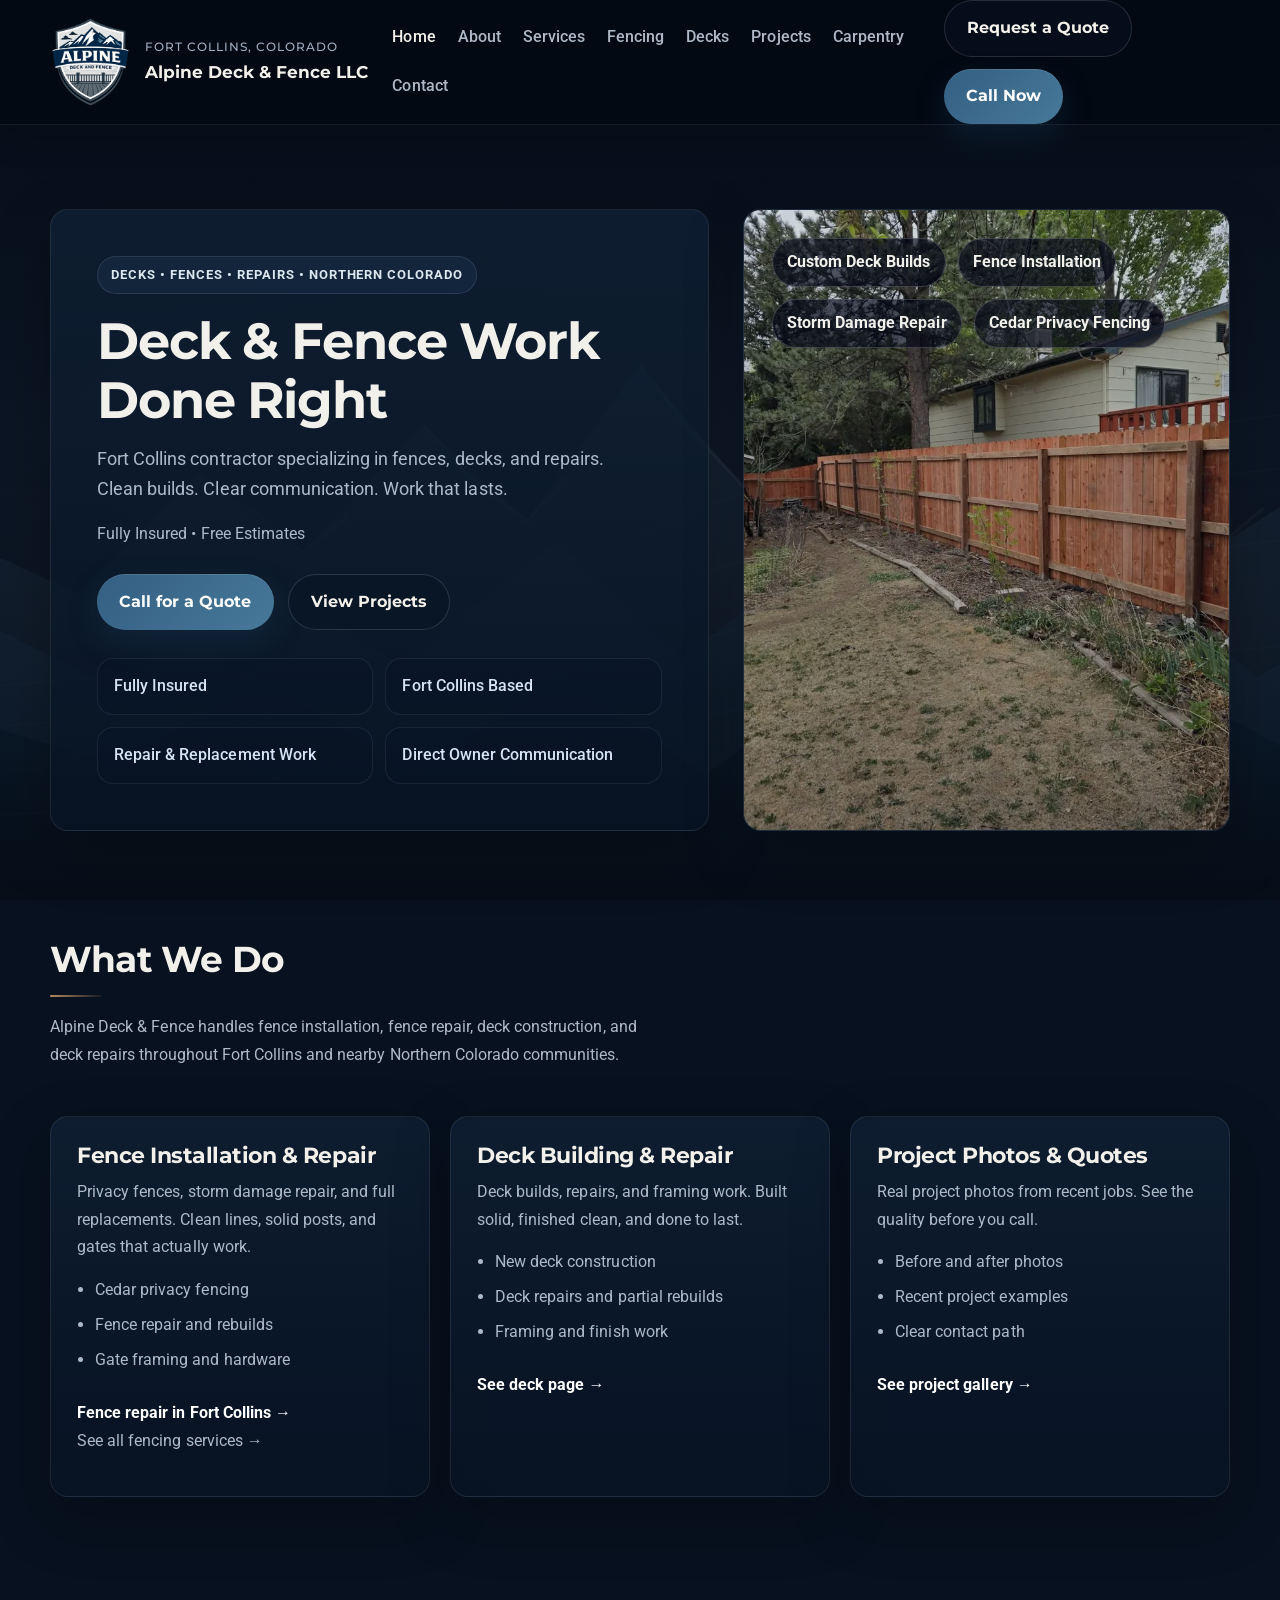
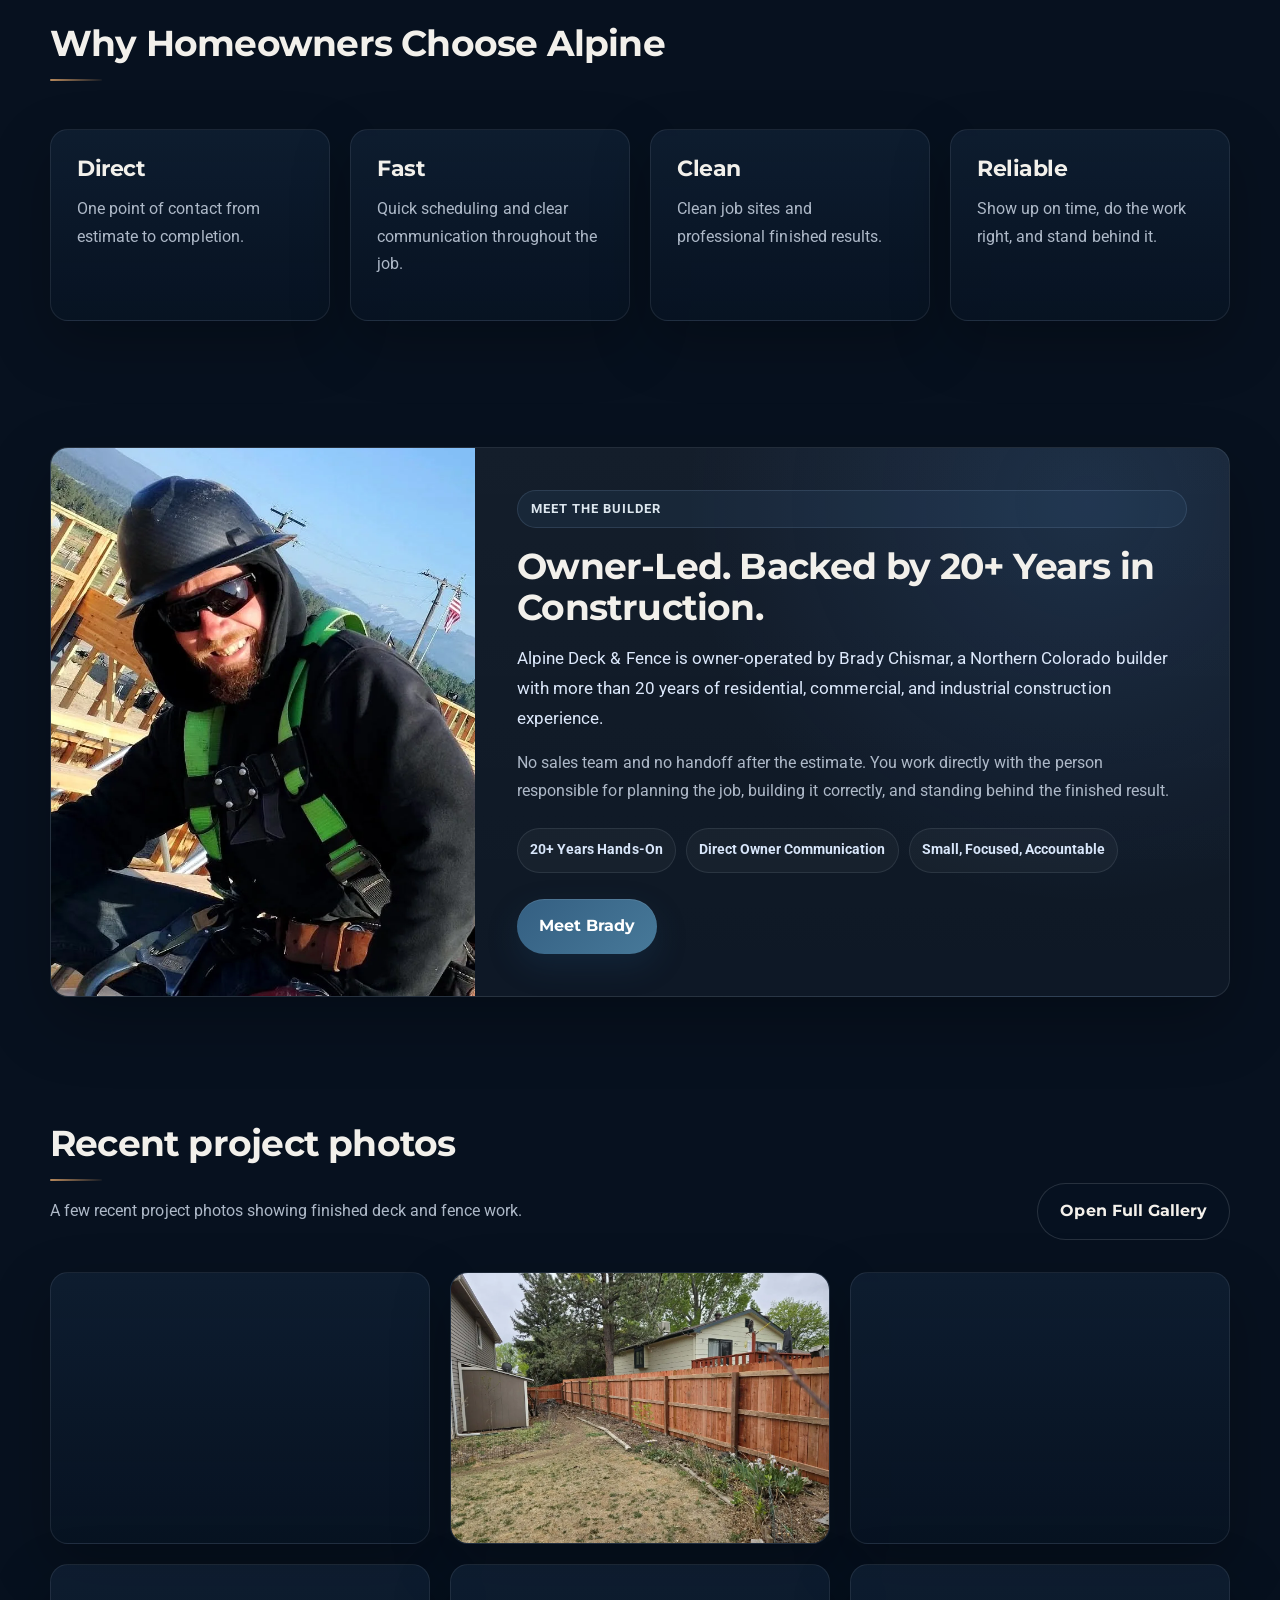
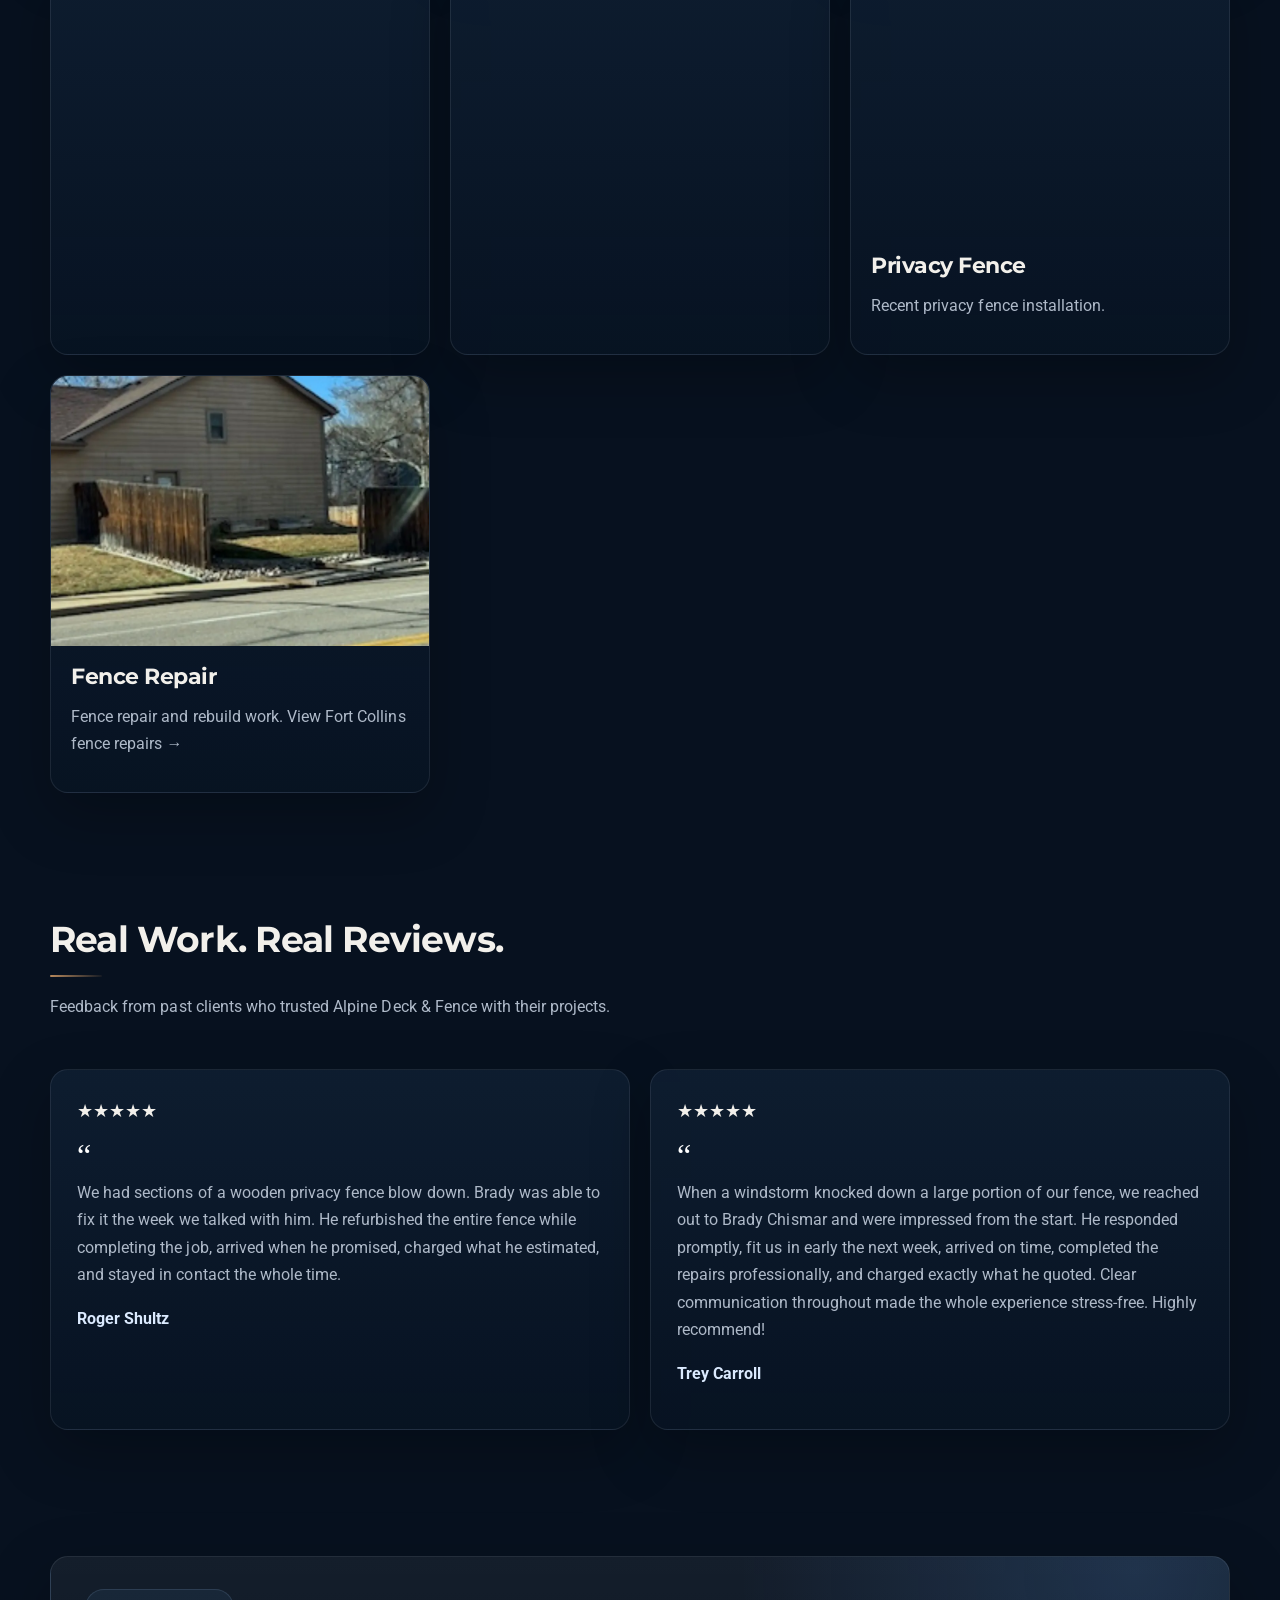
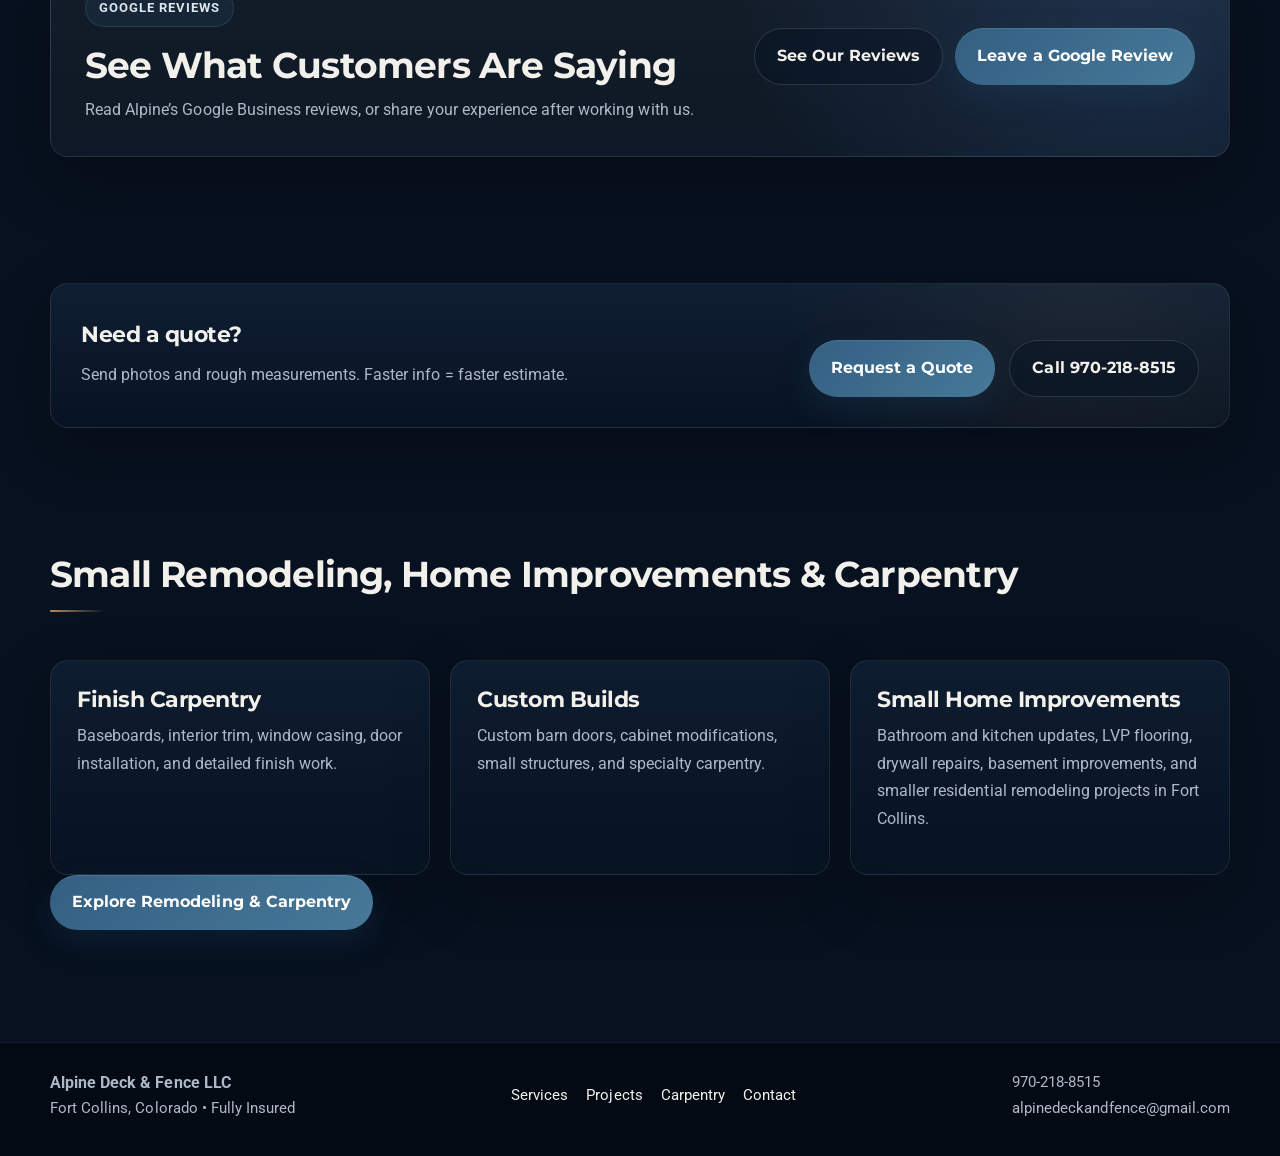
==== commit a7973ea4: "Improve Fort Collins fence repair page and internal links" ====
--- a/index.html
+++ b/index.html
@@ -109,7 +109,8 @@
             <li>Fence repair and rebuilds</li>
             <li>Gate framing and hardware</li>
           </ul>
-          <a class="service-link" href="fence.html">See fencing page →</a>
+          <a class="service-link" href="fence-repair-fort-collins.html">Fence repair in Fort Collins →</a>
+          <p><a href="fence.html">See all fencing services →</a></p>
         </article>
         <article class="service-card">
           <h3>Deck Building &amp; Repair</h3>
@@ -222,7 +223,7 @@
           <img src="images/fence-repair-fort-collins-01.webp" alt="Fence repair project in Fort Collins" width="960" height="1280" decoding="async" loading="lazy" fetchpriority="low">
           <div class="gallery-copy">
             <h3>Fence Repair</h3>
-            <p>Fence repair and rebuild work.</p>
+            <p>Fence repair and rebuild work. <a href="fence-repair-fort-collins.html">View Fort Collins fence repairs →</a></p>
           </div>
         </article>
       </div>
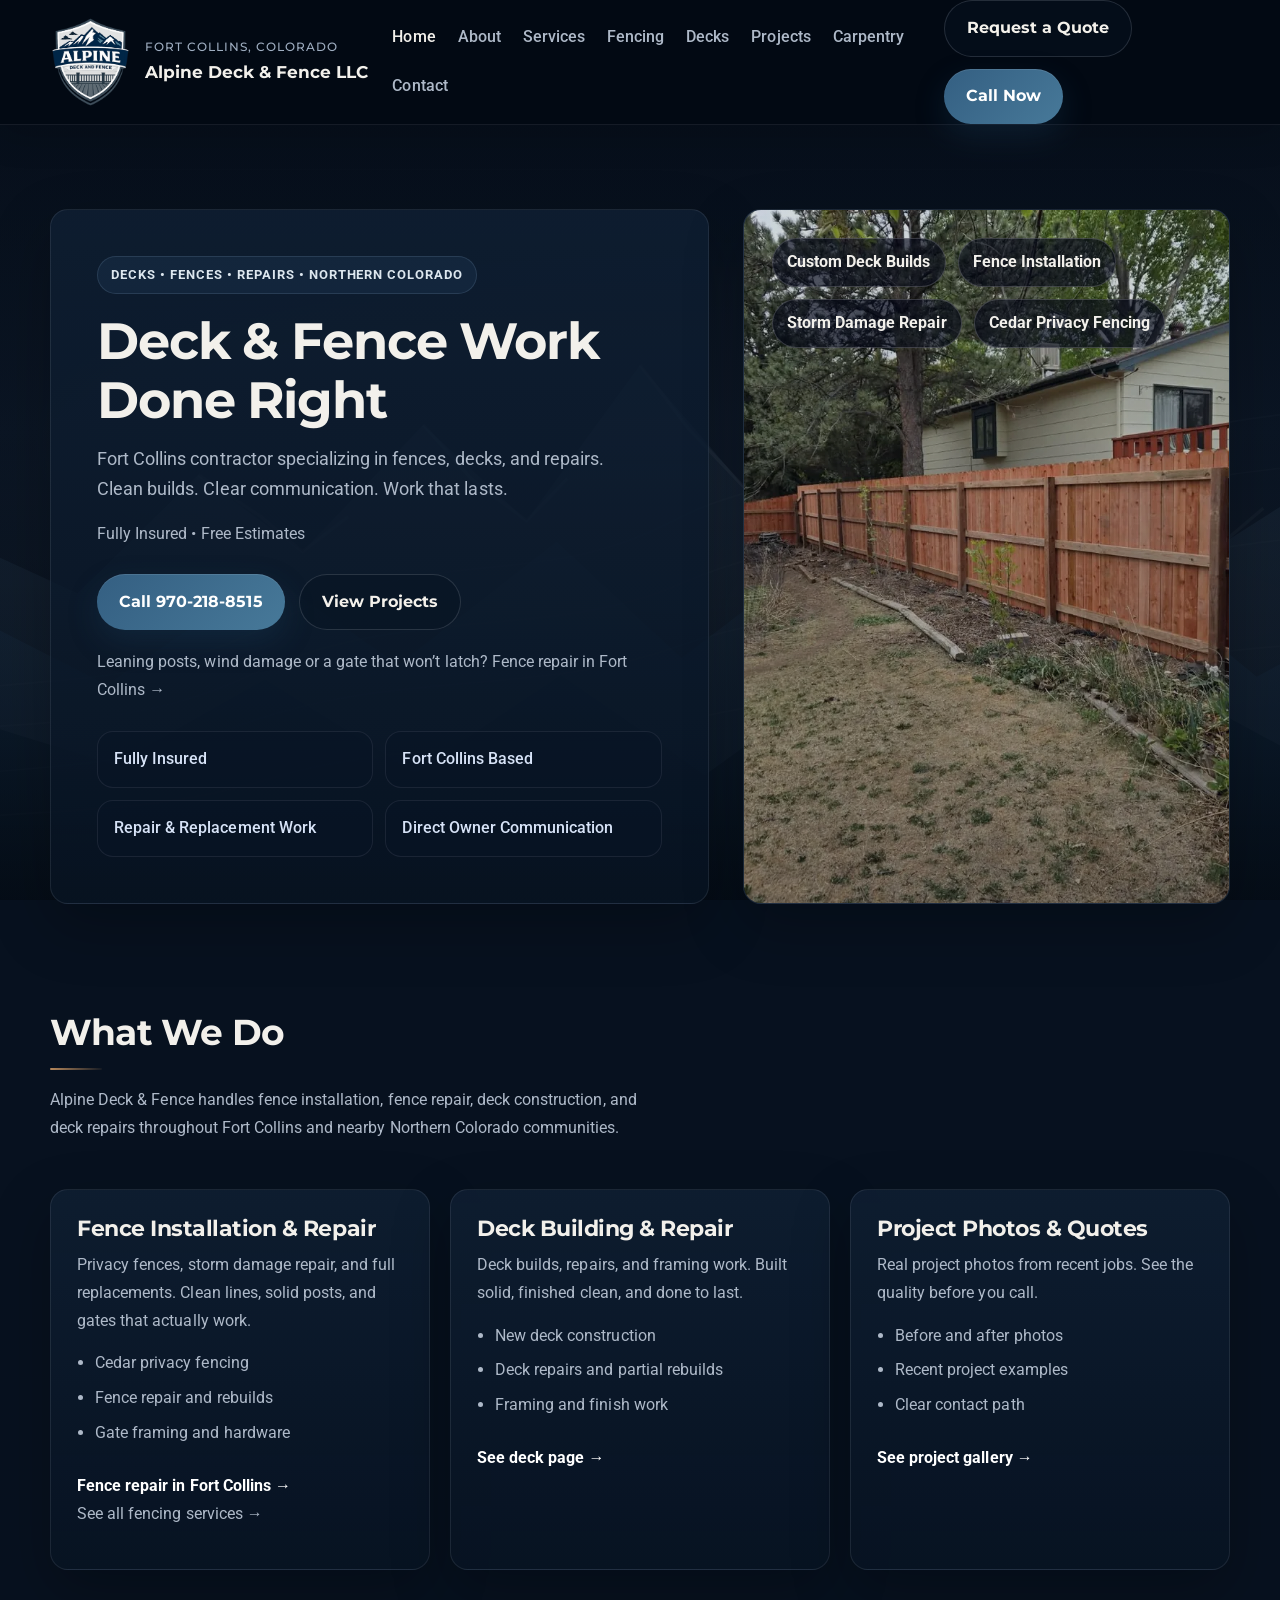
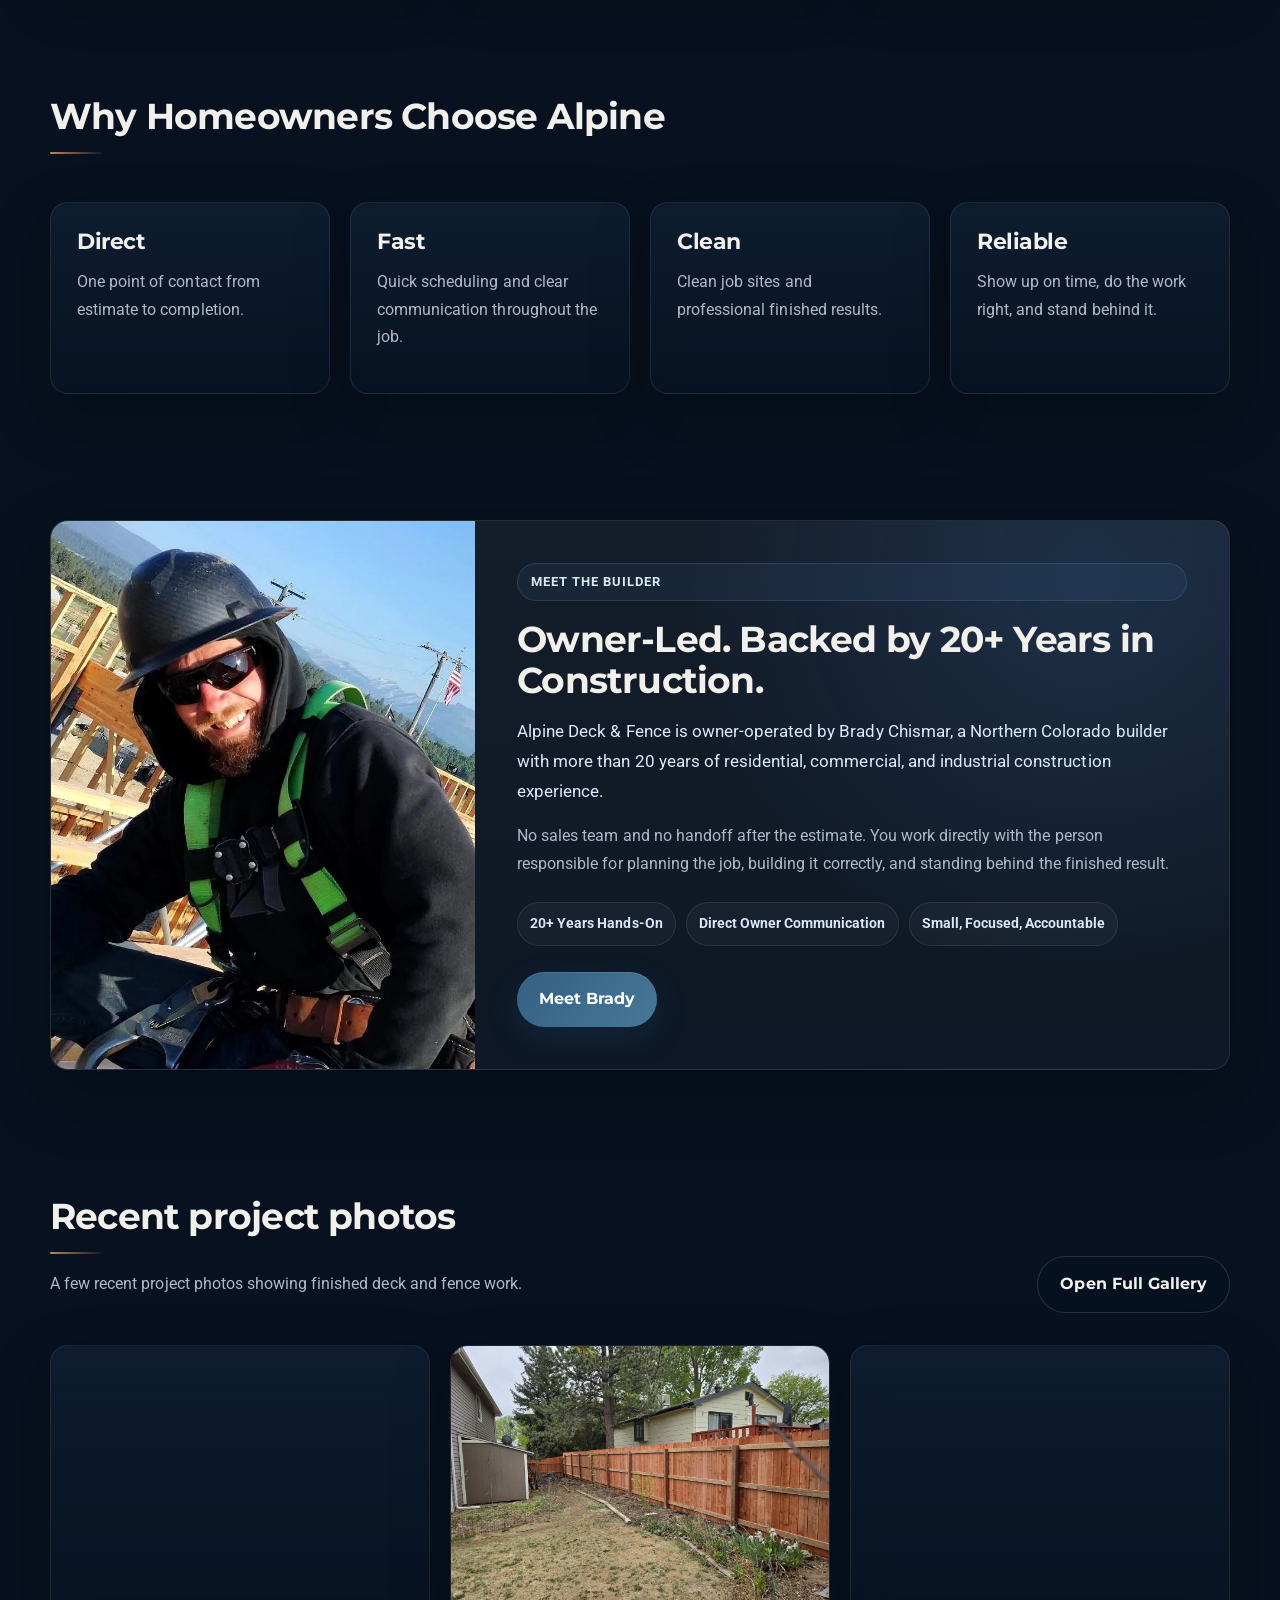
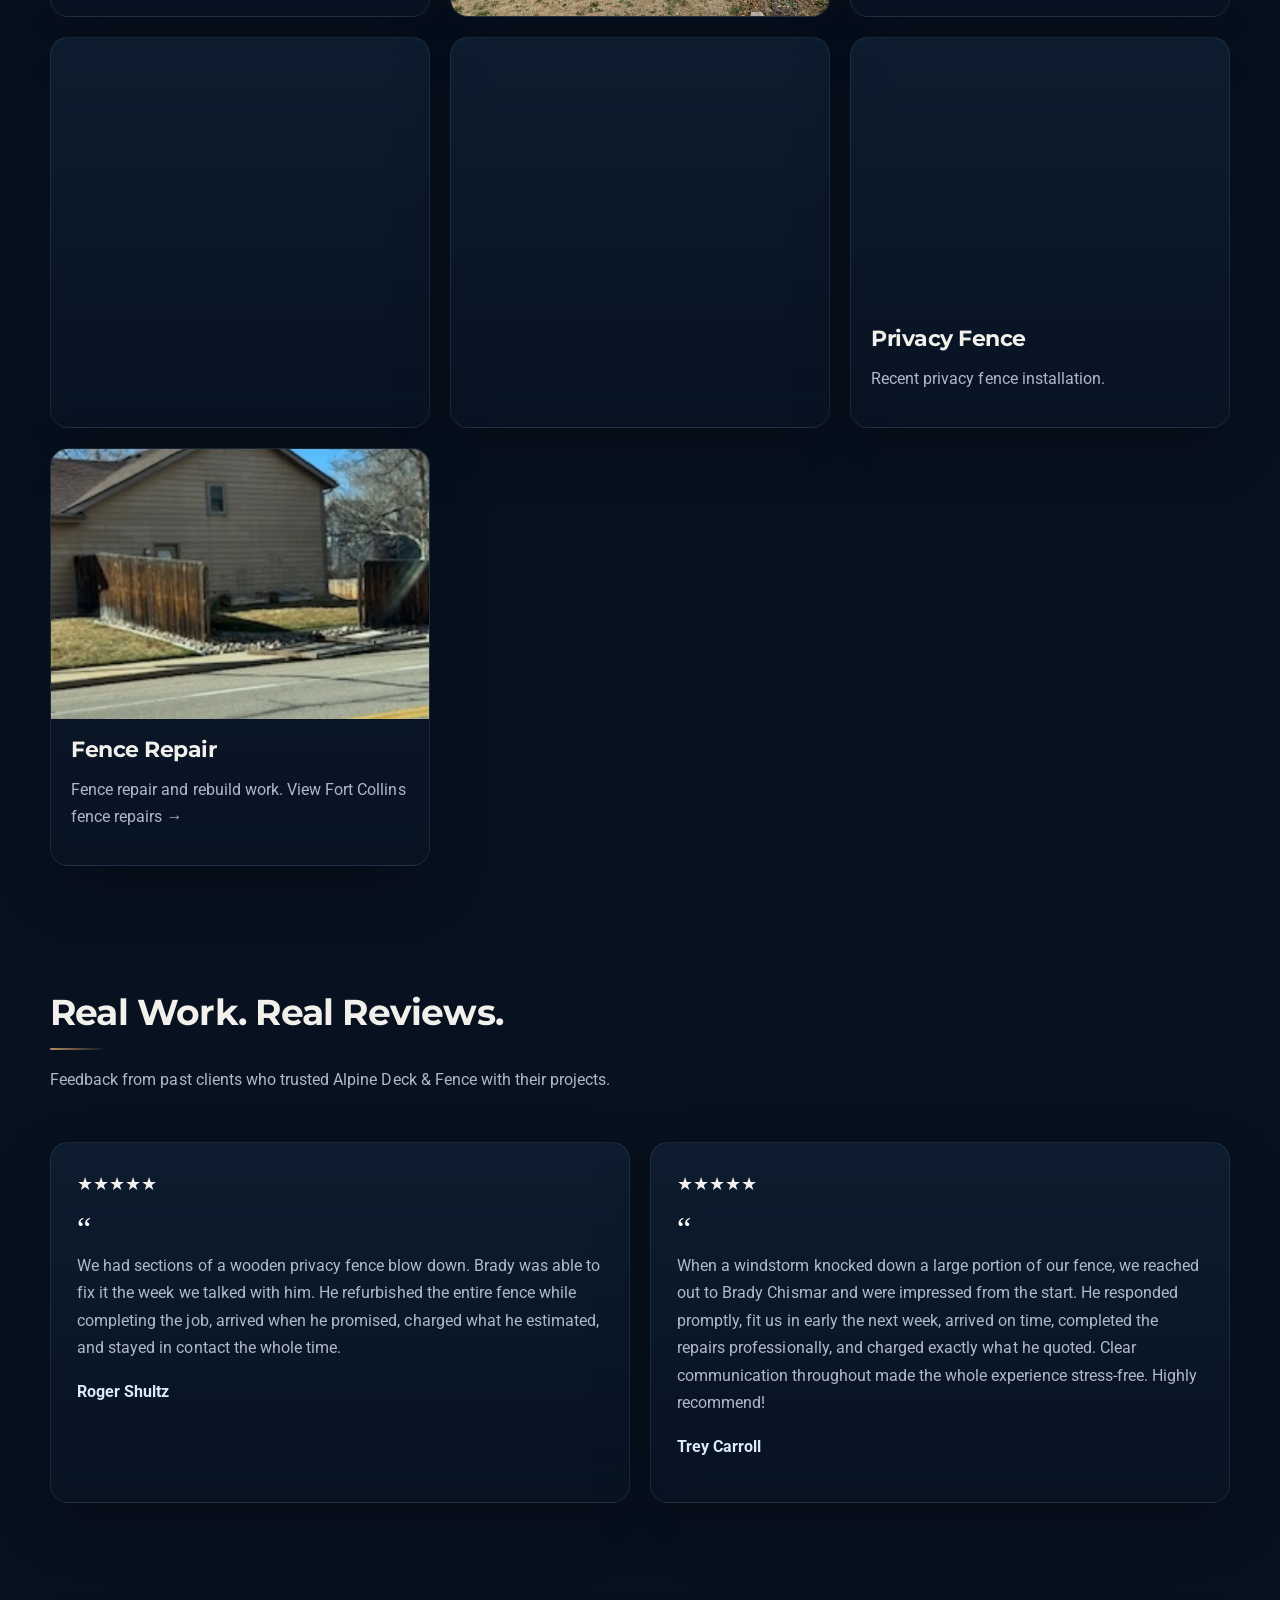
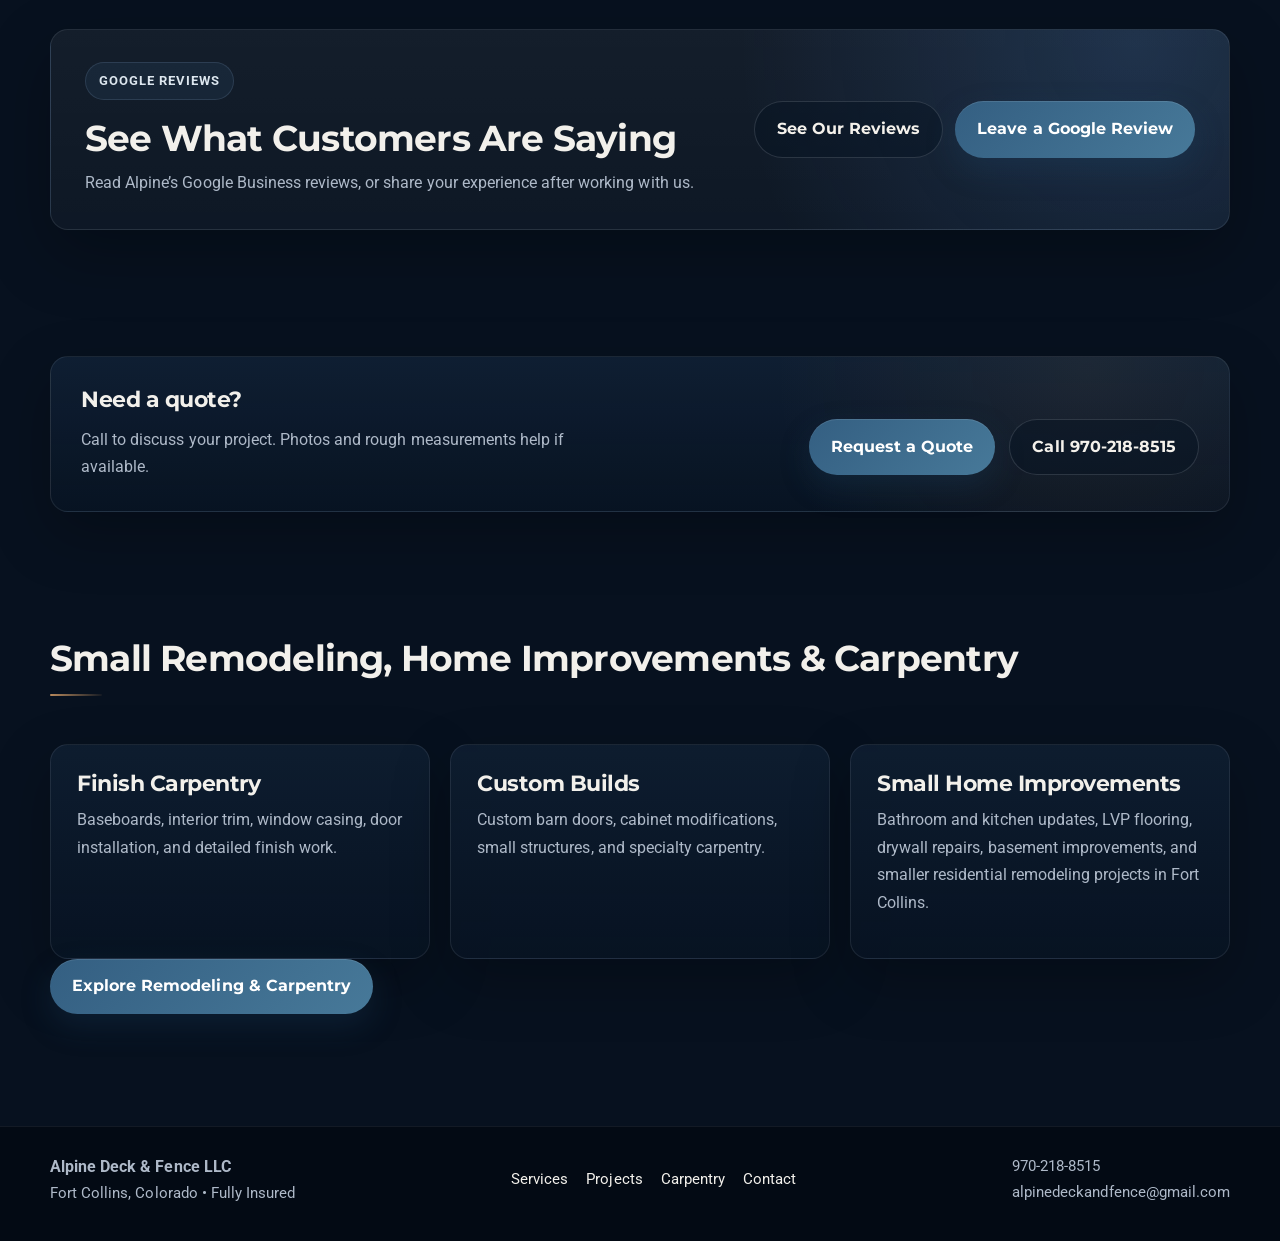
==== commit 3a74010e: "Improve Fort Collins fence repair discovery and direct inquiries" ====
--- a/index.html
+++ b/index.html
@@ -38,7 +38,7 @@
 <body>
   <header class="topbar">
     <div class="container nav">
-      <a class="brand" href="index.html" aria-label="Alpine Deck & Fence home">
+      <a class="brand" href="/" aria-label="Alpine Deck & Fence home">
         <img src="images/logo-tight.png" alt="Alpine Deck & Fence logo" class="logo" width="906" height="1033" decoding="async" fetchpriority="high">
         <div class="brand-text">
           <small>Fort Collins, Colorado</small>
@@ -46,17 +46,17 @@
         </div>
       </a>
       <nav class="nav-links" aria-label="Main navigation">
-        <a href="index.html">Home</a>
-        <a href="about.html">About</a>
-        <a href="services.html">Services</a>
-        <a href="fence.html">Fencing</a>
-        <a href="deck.html">Decks</a>
-        <a href="projects.html">Projects</a>
-        <a href="carpentry.html">Carpentry</a>
-        <a href="contact.html">Contact</a>
+        <a href="/">Home</a>
+        <a href="/about">About</a>
+        <a href="/services">Services</a>
+        <a href="/fence">Fencing</a>
+        <a href="/deck">Decks</a>
+        <a href="/projects">Projects</a>
+        <a href="/carpentry">Carpentry</a>
+        <a href="/contact">Contact</a>
       </nav>
       <div class="nav-cta">
-        <a class="button-outline" href="contact.html">Request a Quote</a>
+        <a class="button-outline" href="/contact#estimate-form">Request a Quote</a>
         <a class="button" href="tel:9702188515">Call Now</a>
       </div>
     </div>
@@ -70,9 +70,10 @@
         <p class="lead">Fort Collins contractor specializing in fences, decks, and repairs. Clean builds. Clear communication. Work that lasts.</p>
         <p>Fully Insured • Free Estimates</p>
         <div class="hero-actions">
-          <a class="button" href="tel:9702188515">Call for a Quote</a>
-          <a class="button-outline" href="projects.html">View Projects</a>
-        </div>
+          <a class="button" href="tel:9702188515">Call 970-218-8515</a>
+          <a class="button-outline" href="/projects">View Projects</a>
+        </div>
+        <p style="margin-top:18px">Leaning posts, wind damage or a gate that won’t latch? <a class="service-link" href="/fence-repair-fort-collins">Fence repair in Fort Collins →</a></p>
         <div class="hero-list">
           <div>Fully Insured</div>
           <div>Fort Collins Based</div>
@@ -109,8 +110,8 @@
             <li>Fence repair and rebuilds</li>
             <li>Gate framing and hardware</li>
           </ul>
-          <a class="service-link" href="fence-repair-fort-collins.html">Fence repair in Fort Collins →</a>
-          <p><a href="fence.html">See all fencing services →</a></p>
+          <a class="service-link" href="/fence-repair-fort-collins">Fence repair in Fort Collins →</a>
+          <p><a href="/fence">See all fencing services →</a></p>
         </article>
         <article class="service-card">
           <h3>Deck Building &amp; Repair</h3>
@@ -120,7 +121,7 @@
             <li>Deck repairs and partial rebuilds</li>
             <li>Framing and finish work</li>
           </ul>
-          <a class="service-link" href="deck.html">See deck page →</a>
+          <a class="service-link" href="/deck">See deck page →</a>
         </article>
         <article class="service-card">
           <h3>Project Photos &amp; Quotes</h3>
@@ -130,7 +131,7 @@
             <li>Recent project examples</li>
             <li>Clear contact path</li>
           </ul>
-          <a class="service-link" href="projects.html">See project gallery →</a>
+          <a class="service-link" href="/projects">See project gallery →</a>
         </article>
       </div>
     </div>
@@ -178,7 +179,7 @@
             <span>Direct Owner Communication</span>
             <span>Small, Focused, Accountable</span>
           </div>
-          <a class="button" href="about.html">Meet Brady</a>
+          <a class="button" href="/about">Meet Brady</a>
         </div>
       </div>
     </div>
@@ -190,7 +191,7 @@
           <h2>Recent project photos</h2>
           <p>A few recent project photos showing finished deck and fence work.</p>
         </div>
-        <a class="button-outline" href="projects.html">Open Full Gallery</a>
+        <a class="button-outline" href="/projects">Open Full Gallery</a>
       </div>
       <div class="gallery-grid">
 	<article class="gallery-card">
@@ -223,7 +224,7 @@
           <img src="images/fence-repair-fort-collins-01.webp" alt="Fence repair project in Fort Collins" width="960" height="1280" decoding="async" loading="lazy" fetchpriority="low">
           <div class="gallery-copy">
             <h3>Fence Repair</h3>
-            <p>Fence repair and rebuild work. <a href="fence-repair-fort-collins.html">View Fort Collins fence repairs →</a></p>
+            <p>Fence repair and rebuild work. <a href="/fence-repair-fort-collins">View Fort Collins fence repairs →</a></p>
           </div>
         </article>
       </div>
@@ -275,10 +276,10 @@
       <div class="cta-band">
         <div>
           <h3>Need a quote?</h3>
-          <p>Send photos and rough measurements. Faster info = faster estimate.</p>
+          <p>Call to discuss your project. Photos and rough measurements help if available.</p>
         </div>
         <div class="hero-actions">
-          <a class="button" href="contact.html">Request a Quote</a>
+          <a class="button" href="/contact#estimate-form">Request a Quote</a>
           <a class="button-outline" href="tel:9702188515">Call 970-218-8515</a>
         </div>
       </div>
@@ -308,7 +309,7 @@
 </div>
 </div>
 
-<a class="button" href="carpentry.html">Explore Remodeling &amp; Carpentry</a>
+<a class="button" href="/carpentry">Explore Remodeling &amp; Carpentry</a>
 </div>
 </section>
 
@@ -320,14 +321,14 @@
         <p class="small">Fort Collins, Colorado • Fully Insured</p>
       </div>
       <div class="footer-links small">
-        <a href="services.html">Services</a>
-        <a href="projects.html">Projects</a>
-        <a href="carpentry.html">Carpentry</a>
-        <a href="contact.html">Contact</a>
+        <a href="/services">Services</a>
+        <a href="/projects">Projects</a>
+        <a href="/carpentry">Carpentry</a>
+        <a href="/contact">Contact</a>
       </div>
       <div class="small">
-        <p>970-218-8515</p>
-        <p>alpinedeckandfence@gmail.com</p>
+        <p><a href="tel:9702188515">970-218-8515</a></p>
+        <p><a href="mailto:alpinedeckandfence@gmail.com">alpinedeckandfence@gmail.com</a></p>
       </div>
     </div>
   </footer>
--- a/style.css
+++ b/style.css
@@ -1069,3 +1069,12 @@
   .brand{gap:11px}
   .brand-text span{font-size:1rem}
 }
+
+/* Alpine estimate form: accessible controls, consistent dark theme */
+#estimate-form{scroll-margin-top:110px}
+#estimate-form form input:not([type=hidden]):not([name=_honey]),#estimate-form form select,#estimate-form form textarea{display:block;box-sizing:border-box;width:100%;min-width:0;background:#101e30!important;color:#f4f1eb!important;border:1px solid #7c8da1!important;font:inherit}
+#estimate-form form label{color:#f4f1eb;font-weight:700;margin-top:4px}
+#estimate-form form input:focus-visible,#estimate-form form textarea:focus-visible,#estimate-form form select:focus-visible{outline:2px solid #aac9e4;outline-offset:2px}
+#estimate-form form textarea{resize:vertical}
+#estimate-form form .button{width:100%;font:inherit}
+@media(max-width:760px){#estimate-form{scroll-margin-top:80px}}
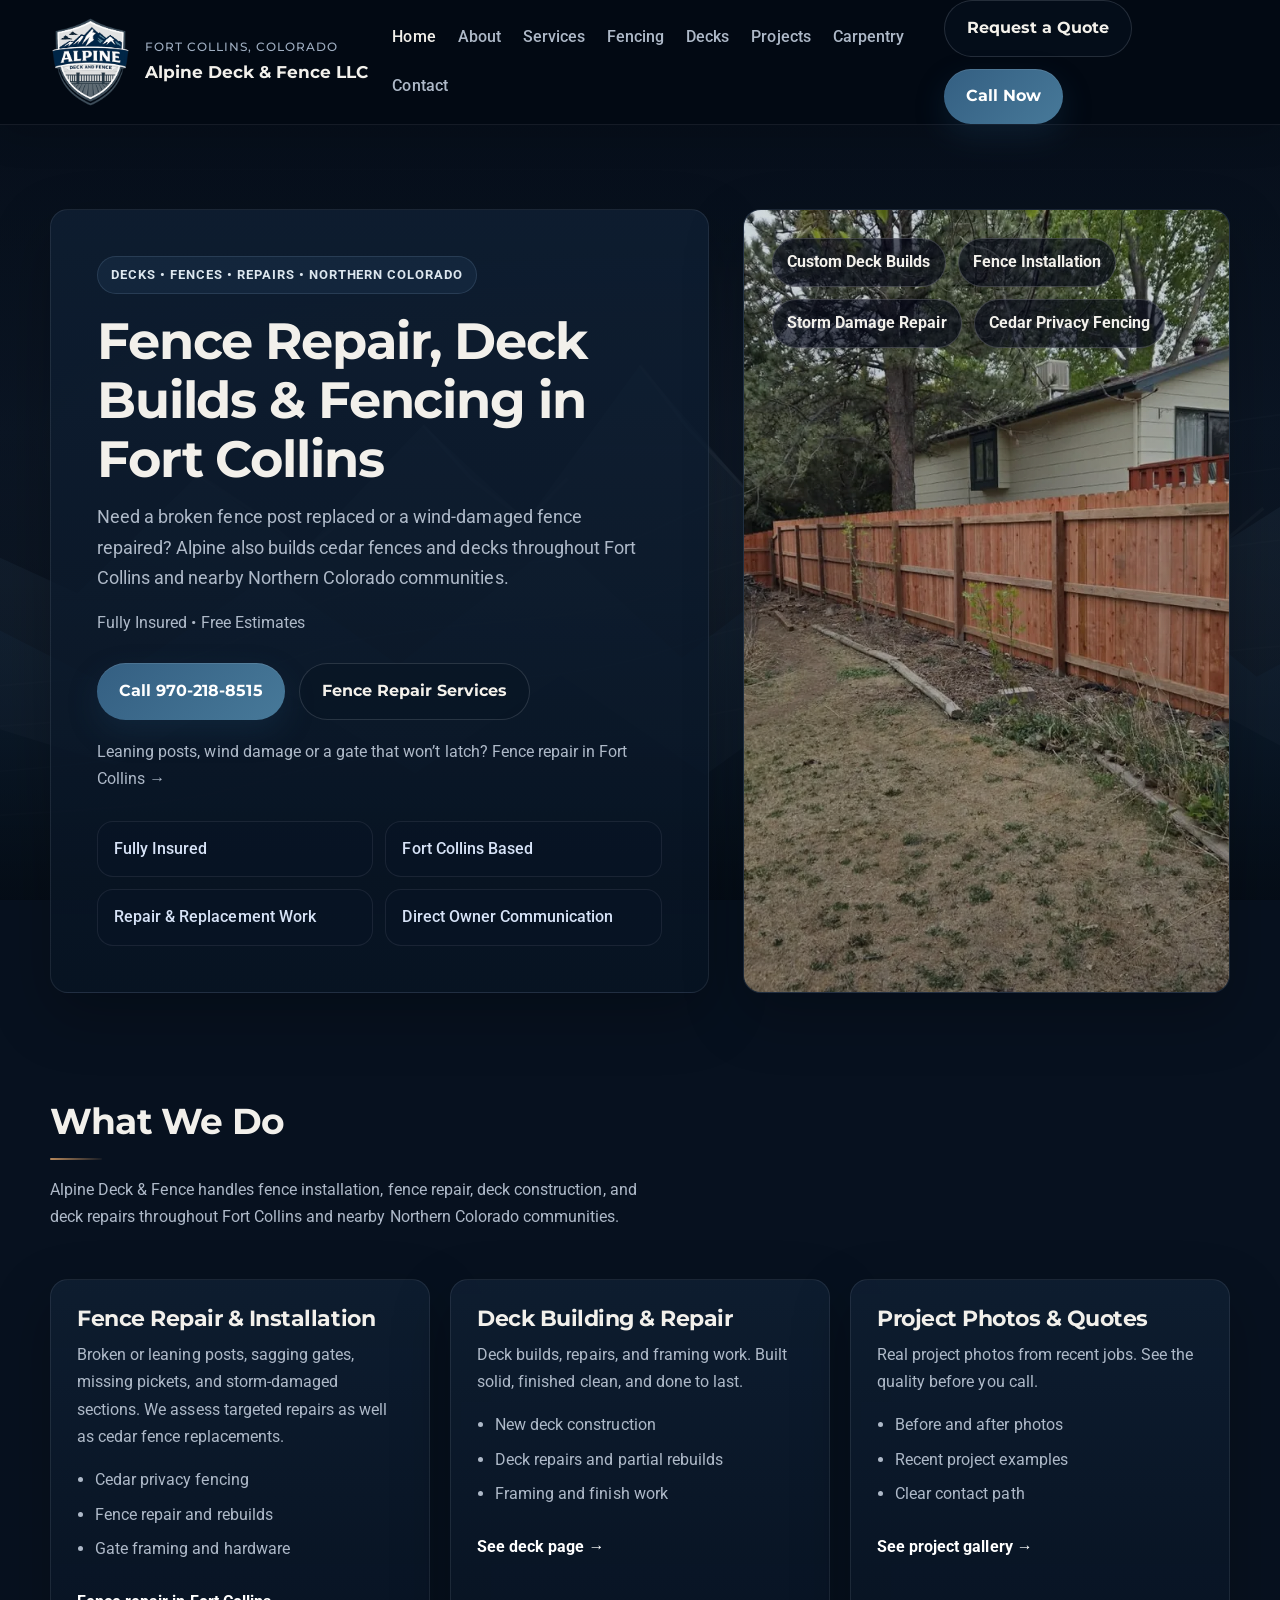
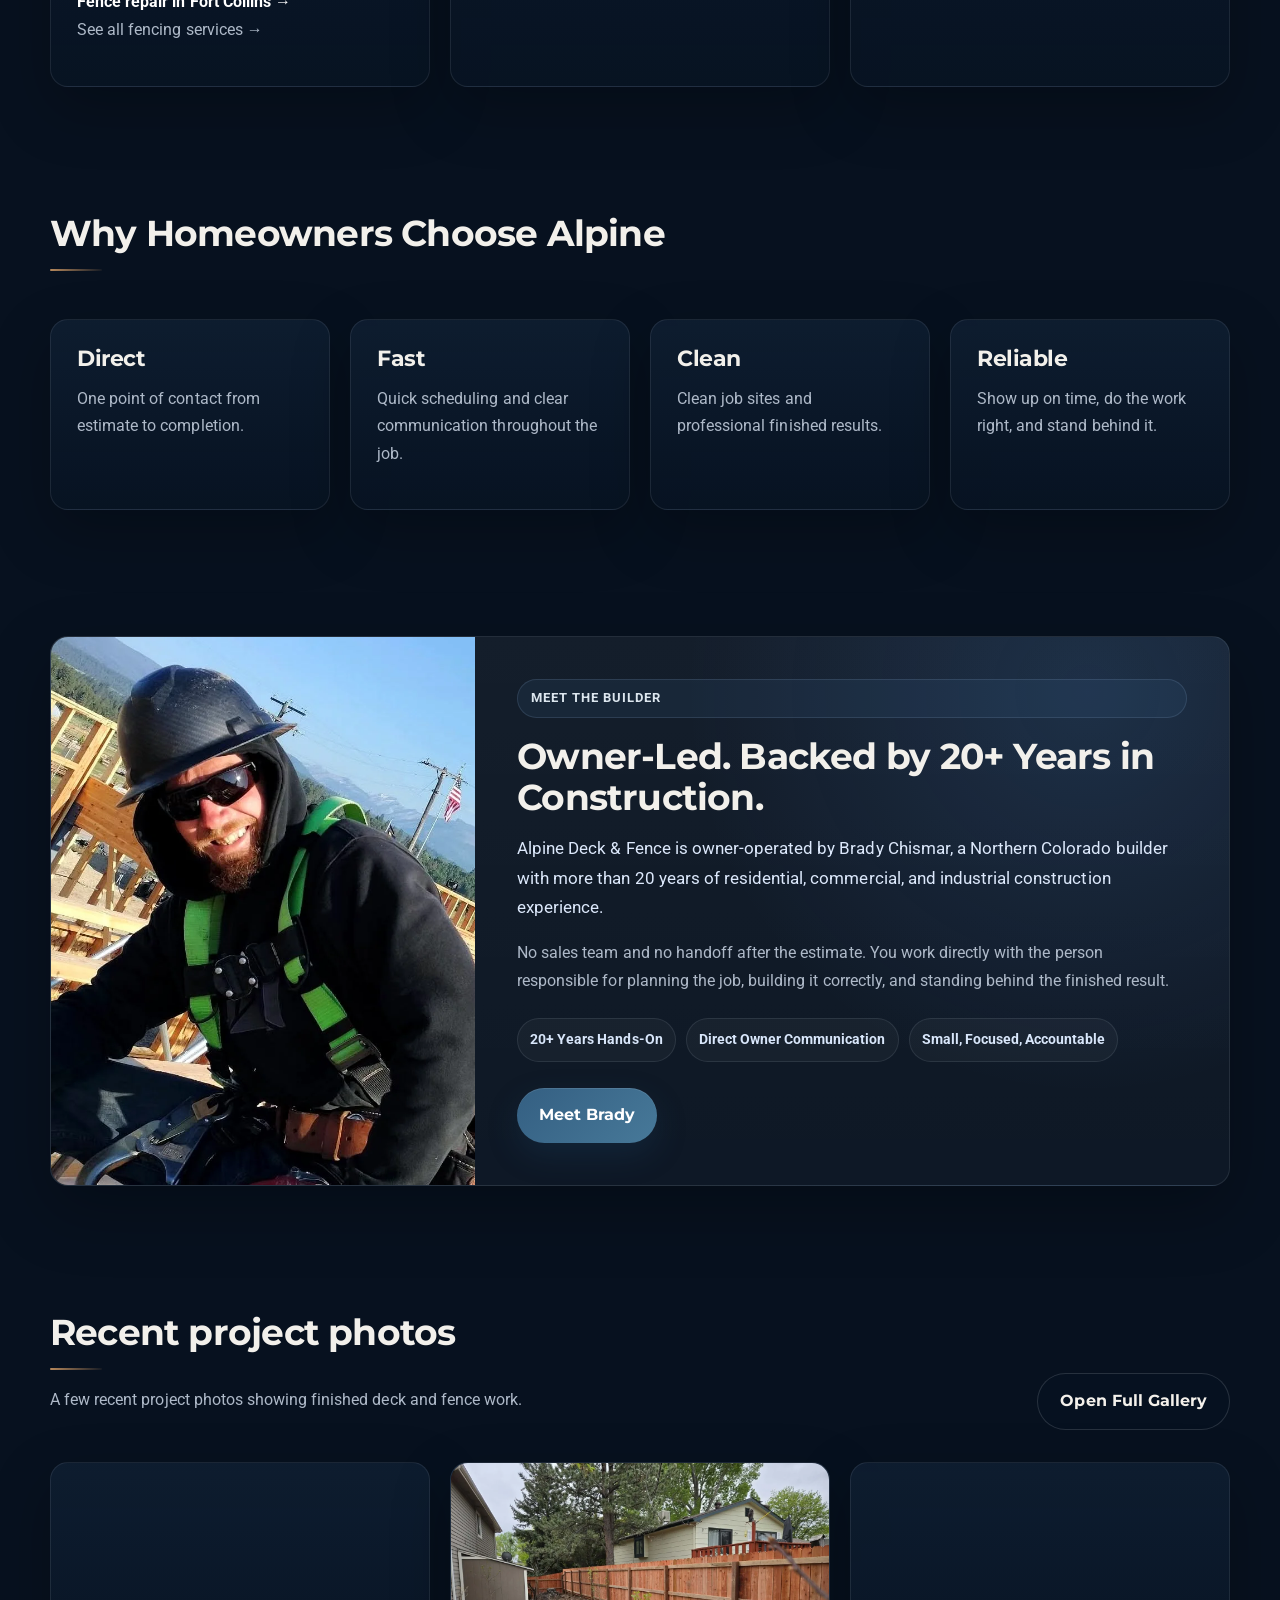
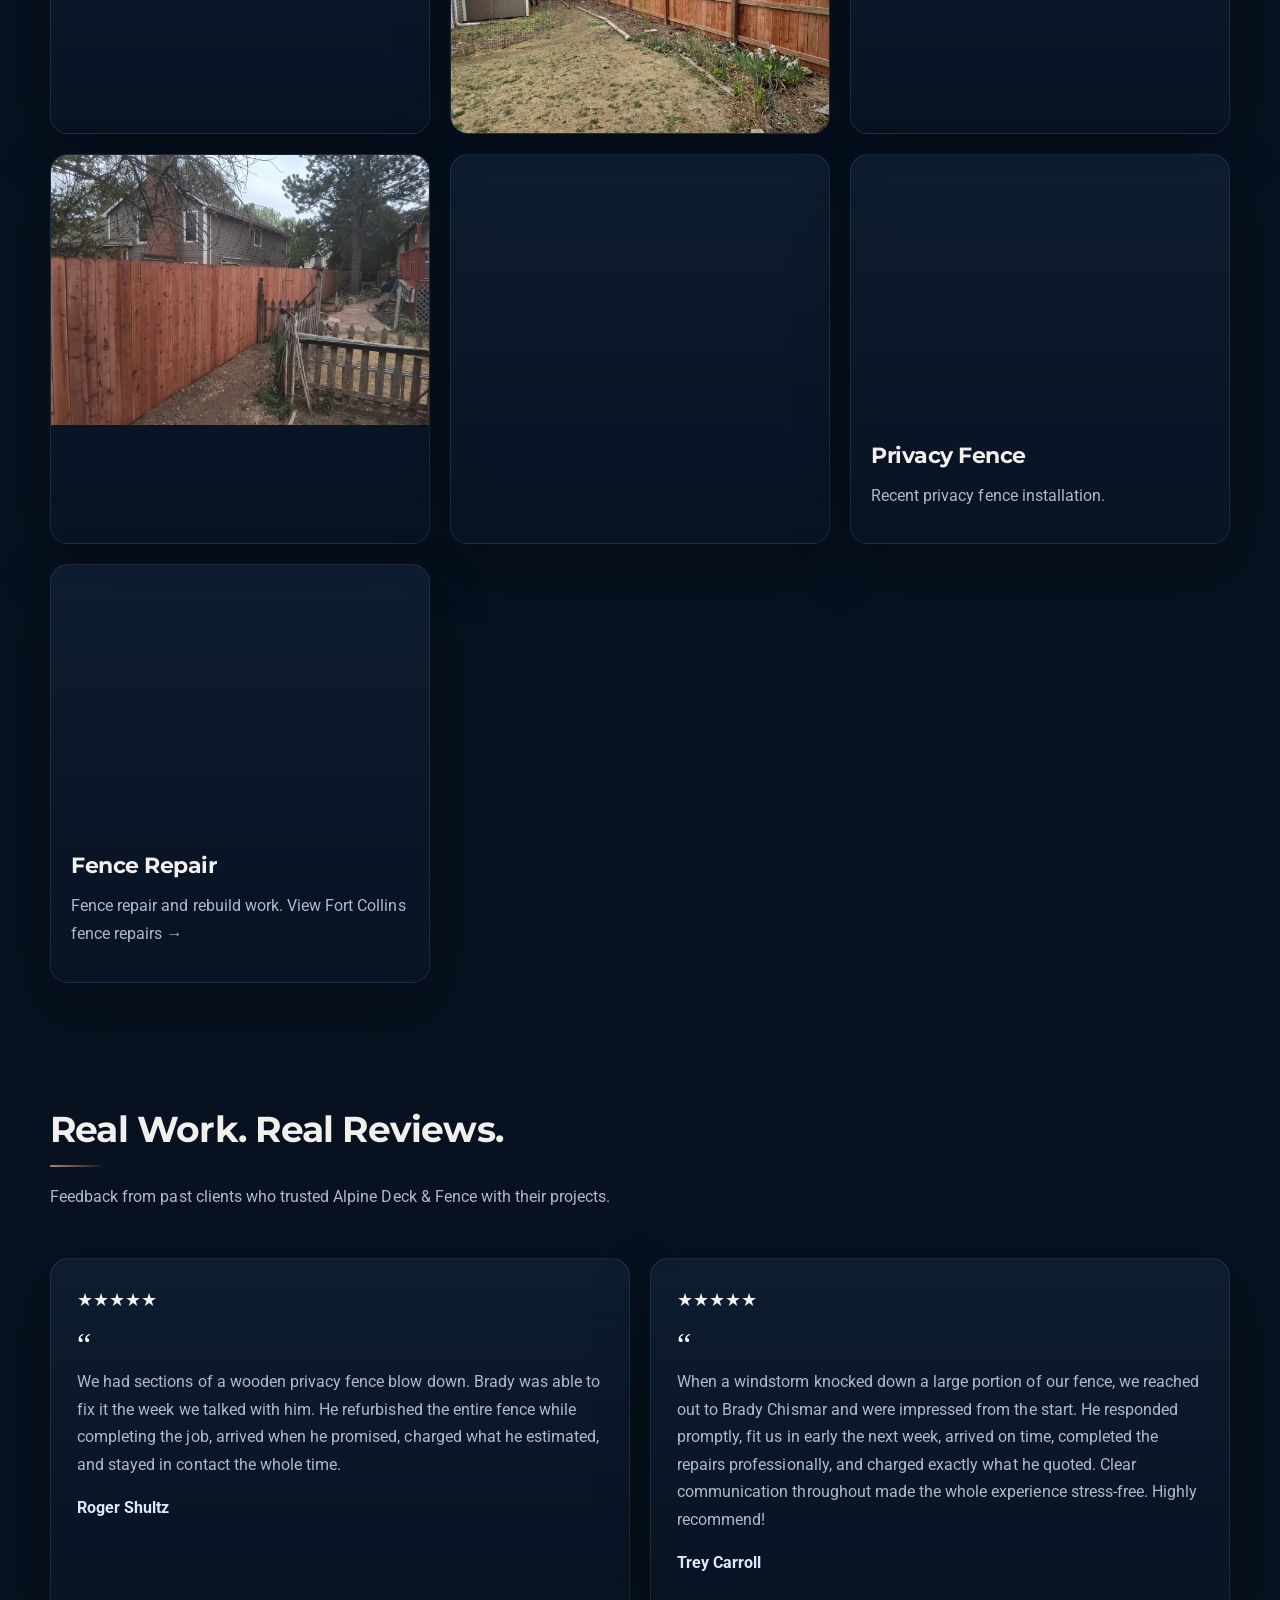
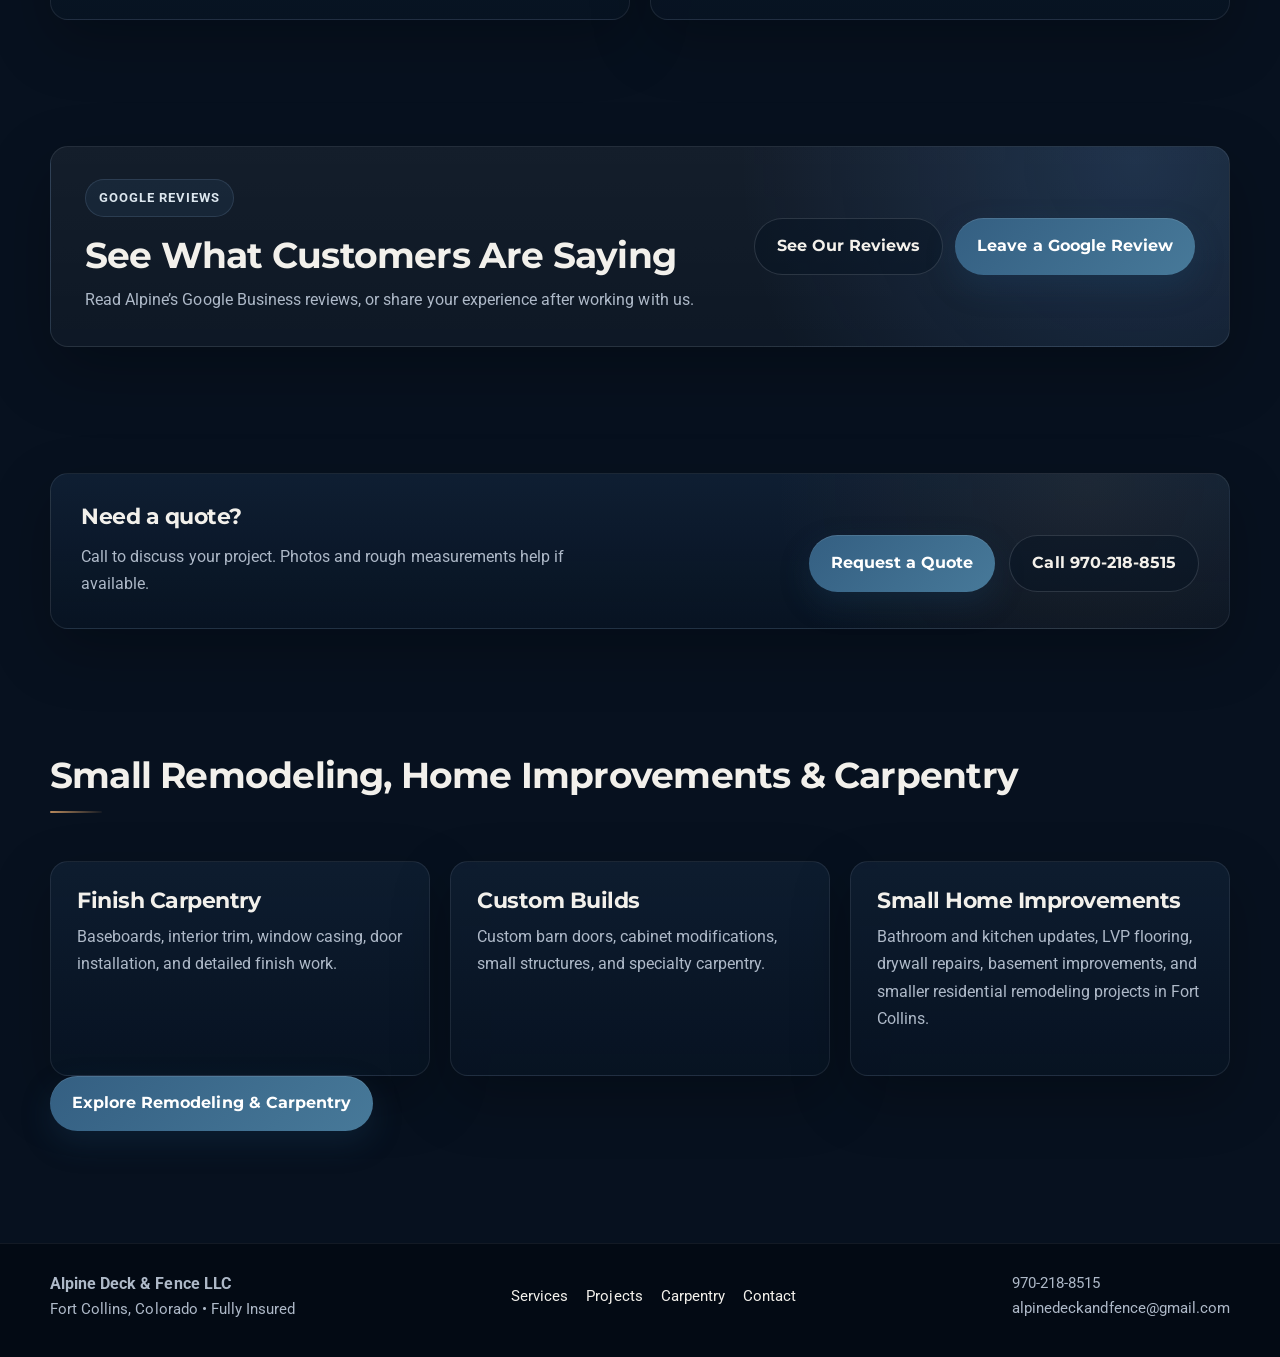
==== commit e7a42013: "Improve Fort Collins fence repair visibility and customer calls: index.html" ====
--- a/index.html
+++ b/index.html
@@ -3,8 +3,8 @@
 <head>
   <meta charset="UTF-8">
   <meta name="viewport" content="width=device-width, initial-scale=1.0">
-  <title>Deck &amp; Fence Contractor Fort Collins, CO | Alpine Deck &amp; Fence</title>
-  <meta name="description" content="Deck and fence contractor in Fort Collins, CO for custom decks, cedar fencing, fence repairs, deck repairs, gates, and exterior carpentry.">
+  <title>Fence Repair &amp; Deck Builder Fort Collins, CO | Alpine Deck &amp; Fence</title>
+  <meta name="description" content="Fence repair, cedar privacy fencing, gates and deck building in Fort Collins, CO. Local, owner-operated and insured. Call Alpine Deck & Fence for an estimate.">
   <meta name="theme-color" content="#07111f">
   <link rel="preconnect" href="https://fonts.googleapis.com">
   <link rel="preconnect" href="https://fonts.gstatic.com" crossorigin>
@@ -19,8 +19,8 @@
   <meta property="og:locale" content="en_US">
   <meta property="og:type" content="website">
   <meta property="og:site_name" content="Alpine Deck &amp; Fence">
-  <meta property="og:title" content="Deck &amp; Fence Contractor Fort Collins, CO | Alpine Deck &amp; Fence">
-  <meta property="og:description" content="Deck and fence contractor in Fort Collins, CO for custom decks, cedar fencing, fence repairs, deck repairs, gates, and exterior carpentry.">
+  <meta property="og:title" content="Fence Repair &amp; Deck Builder Fort Collins, CO | Alpine Deck &amp; Fence">
+  <meta property="og:description" content="Fence repair, cedar privacy fencing, gates and deck building in Fort Collins, CO. Local, owner-operated and insured. Call Alpine Deck & Fence for an estimate.">
   <meta property="og:url" content="https://alpinedeckandfence.com/">
   <meta property="og:image" content="https://alpinedeckandfence.com/images/alpine-social-share.png">
   <meta property="og:image:secure_url" content="https://alpinedeckandfence.com/images/alpine-social-share.png">
@@ -29,10 +29,10 @@
   <meta property="og:image:height" content="630">
   <meta property="og:image:alt" content="Alpine Deck &amp; Fence LLC logo on an Alpine mountain background">
   <meta name="twitter:card" content="summary_large_image">
-  <meta name="twitter:title" content="Deck &amp; Fence Contractor Fort Collins, CO | Alpine Deck &amp; Fence">
-  <meta name="twitter:description" content="Deck and fence contractor in Fort Collins, CO for custom decks, cedar fencing, fence repairs, deck repairs, gates, and exterior carpentry.">
+  <meta name="twitter:title" content="Fence Repair &amp; Deck Builder Fort Collins, CO | Alpine Deck &amp; Fence">
+  <meta name="twitter:description" content="Fence repair, cedar privacy fencing, gates and deck building in Fort Collins, CO. Local, owner-operated and insured. Call Alpine Deck & Fence for an estimate.">
   <meta name="twitter:image" content="https://alpinedeckandfence.com/images/alpine-social-share.png">
-  <script type="application/ld+json">{"@context":"https://schema.org","@graph":[{"@type":["HomeAndConstructionBusiness","GeneralContractor"],"@id":"https://alpinedeckandfence.com/#business","name":"Alpine Deck & Fence LLC","url":"https://alpinedeckandfence.com/","logo":{"@type":"ImageObject","url":"https://alpinedeckandfence.com/images/logo.png"},"image":"https://alpinedeckandfence.com/images/alpine-social-share.png","telephone":"+1-970-218-8515","email":"alpinedeckandfence@gmail.com","description":"Deck and fence contractor in Fort Collins, CO for custom decks, cedar fencing, fence repairs, deck repairs, gates, and exterior carpentry.","founder":{"@type":"Person","name":"Brady Chismar"},"address":{"@type":"PostalAddress","addressLocality":"Fort Collins","addressRegion":"CO","addressCountry":"US"},"areaServed":[{"@type":"City","name":"Fort Collins"},{"@type":"City","name":"Loveland"},{"@type":"City","name":"Windsor"},{"@type":"City","name":"Timnath"},{"@type":"AdministrativeArea","name":"Northern Colorado"}],"sameAs":["https://www.facebook.com/profile.php?id=61570724099581"]},{"@type":"WebSite","@id":"https://alpinedeckandfence.com/#website","url":"https://alpinedeckandfence.com/","name":"Alpine Deck & Fence","publisher":{"@id":"https://alpinedeckandfence.com/#business"},"inLanguage":"en-US"},{"@type":"WebPage","@id":"https://alpinedeckandfence.com/#webpage","url":"https://alpinedeckandfence.com/","name":"Deck & Fence Contractor Fort Collins, CO | Alpine Deck & Fence","description":"Deck and fence contractor in Fort Collins, CO for custom decks, cedar fencing, fence repairs, deck repairs, gates, and exterior carpentry.","isPartOf":{"@id":"https://alpinedeckandfence.com/#website"},"about":{"@id":"https://alpinedeckandfence.com/#business"},"primaryImageOfPage":{"@type":"ImageObject","url":"https://alpinedeckandfence.com/images/alpine-social-share.png"},"inLanguage":"en-US"}]}</script>
+  <script type="application/ld+json">{"@context":"https://schema.org","@graph":[{"@type":["HomeAndConstructionBusiness","GeneralContractor"],"@id":"https://alpinedeckandfence.com/#business","name":"Alpine Deck & Fence LLC","url":"https://alpinedeckandfence.com/","logo":{"@type":"ImageObject","url":"https://alpinedeckandfence.com/images/logo.png"},"image":"https://alpinedeckandfence.com/images/alpine-social-share.png","telephone":"+1-970-218-8515","email":"alpinedeckandfence@gmail.com","description":"Fence repair, cedar privacy fencing, gates and deck building in Fort Collins, CO. Local, owner-operated and insured. Call Alpine Deck & Fence for an estimate.","founder":{"@type":"Person","name":"Brady Chismar"},"address":{"@type":"PostalAddress","addressLocality":"Fort Collins","addressRegion":"CO","addressCountry":"US"},"areaServed":[{"@type":"City","name":"Fort Collins"},{"@type":"City","name":"Loveland"},{"@type":"City","name":"Windsor"},{"@type":"City","name":"Timnath"},{"@type":"AdministrativeArea","name":"Northern Colorado"}],"sameAs":["https://www.facebook.com/profile.php?id=61570724099581"]},{"@type":"WebSite","@id":"https://alpinedeckandfence.com/#website","url":"https://alpinedeckandfence.com/","name":"Alpine Deck & Fence","publisher":{"@id":"https://alpinedeckandfence.com/#business"},"inLanguage":"en-US"},{"@type":"WebPage","@id":"https://alpinedeckandfence.com/#webpage","url":"https://alpinedeckandfence.com/","name":"Fence Repair & Deck Builder Fort Collins, CO | Alpine Deck & Fence","description":"Fence repair, cedar privacy fencing, gates and deck building in Fort Collins, CO. Local, owner-operated and insured. Call Alpine Deck & Fence for an estimate.","isPartOf":{"@id":"https://alpinedeckandfence.com/#website"},"about":{"@id":"https://alpinedeckandfence.com/#business"},"primaryImageOfPage":{"@type":"ImageObject","url":"https://alpinedeckandfence.com/images/alpine-social-share.png"},"inLanguage":"en-US"}]}</script>
   <!-- ALPINE SEO END -->
 </head>
 <body>
@@ -66,12 +66,12 @@
     <div class="container hero-grid">
       <div class="hero-copy">
         <div class="eyebrow">Decks • Fences • Repairs • Northern Colorado</div>
-        <h1>Deck &amp; Fence Work Done Right</h1>
-        <p class="lead">Fort Collins contractor specializing in fences, decks, and repairs. Clean builds. Clear communication. Work that lasts.</p>
+        <h1>Fence Repair, Deck Builds &amp; Fencing in Fort Collins</h1>
+        <p class="lead">Need a broken fence post replaced or a wind-damaged fence repaired? Alpine also builds cedar fences and decks throughout Fort Collins and nearby Northern Colorado communities.</p>
         <p>Fully Insured • Free Estimates</p>
         <div class="hero-actions">
           <a class="button" href="tel:9702188515">Call 970-218-8515</a>
-          <a class="button-outline" href="/projects">View Projects</a>
+          <a class="button-outline" href="/fence-repair-fort-collins">Fence Repair Services</a>
         </div>
         <p style="margin-top:18px">Leaning posts, wind damage or a gate that won’t latch? <a class="service-link" href="/fence-repair-fort-collins">Fence repair in Fort Collins →</a></p>
         <div class="hero-list">
@@ -103,8 +103,8 @@
       </div>
       <div class="grid-3">
         <article class="service-card">
-          <h3>Fence Installation &amp; Repair</h3>
-          <p>Privacy fences, storm damage repair, and full replacements. Clean lines, solid posts, and gates that actually work.</p>
+          <h3>Fence Repair &amp; Installation</h3>
+          <p>Broken or leaning posts, sagging gates, missing pickets, and storm-damaged sections. We assess targeted repairs as well as cedar fence replacements.</p>
           <ul>
             <li>Cedar privacy fencing</li>
             <li>Fence repair and rebuilds</li>
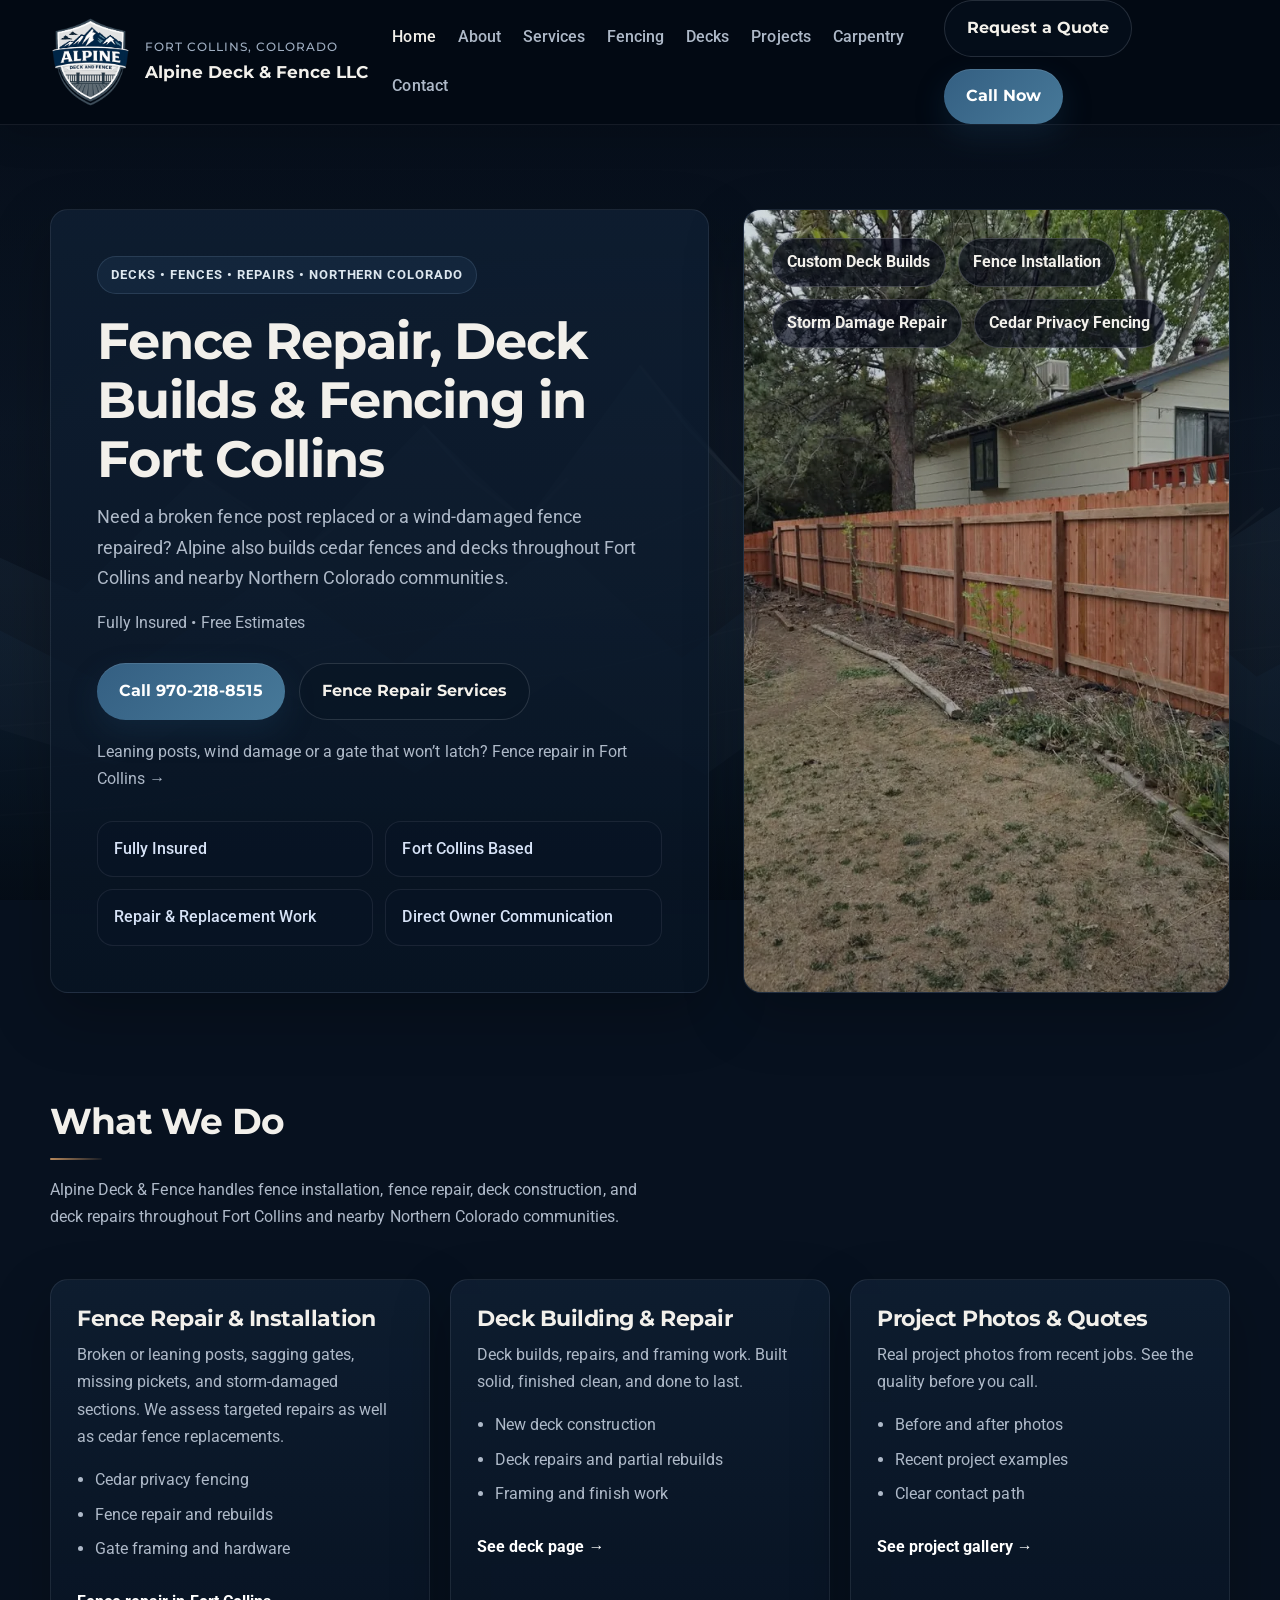
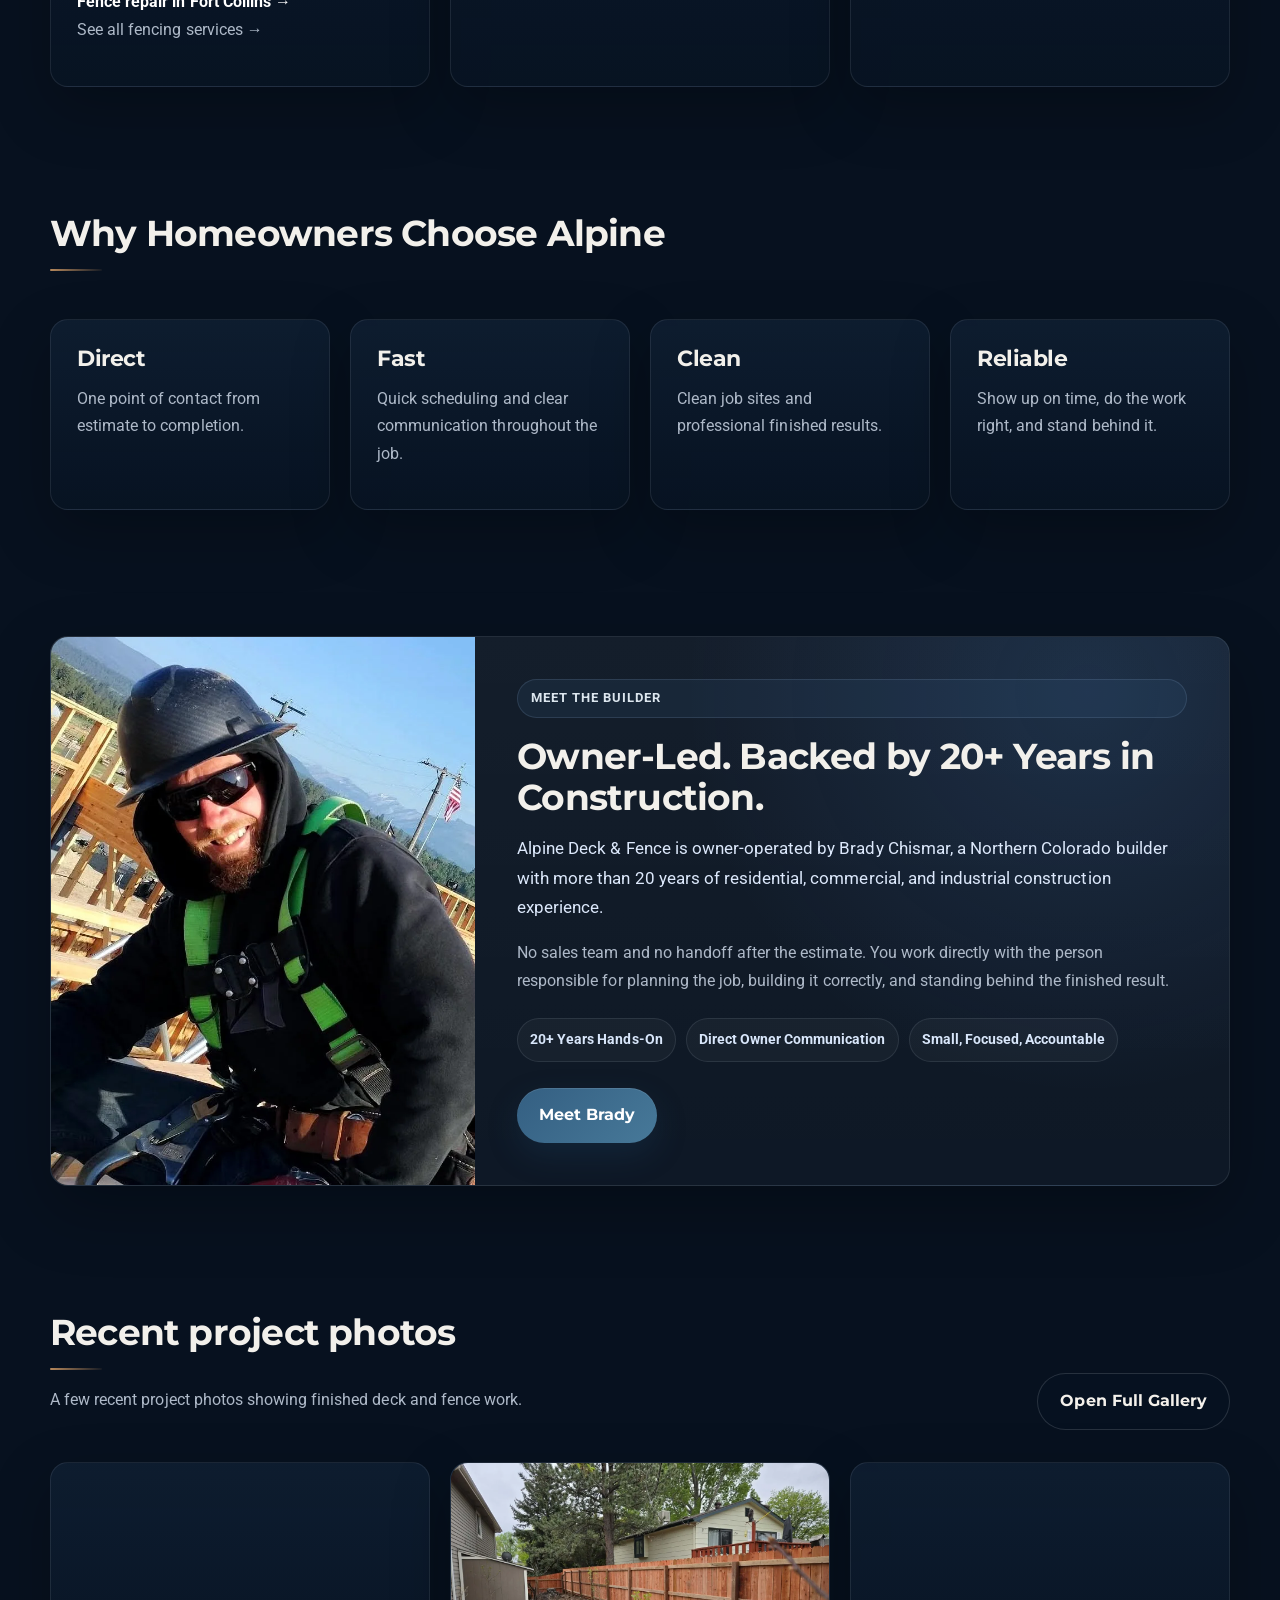
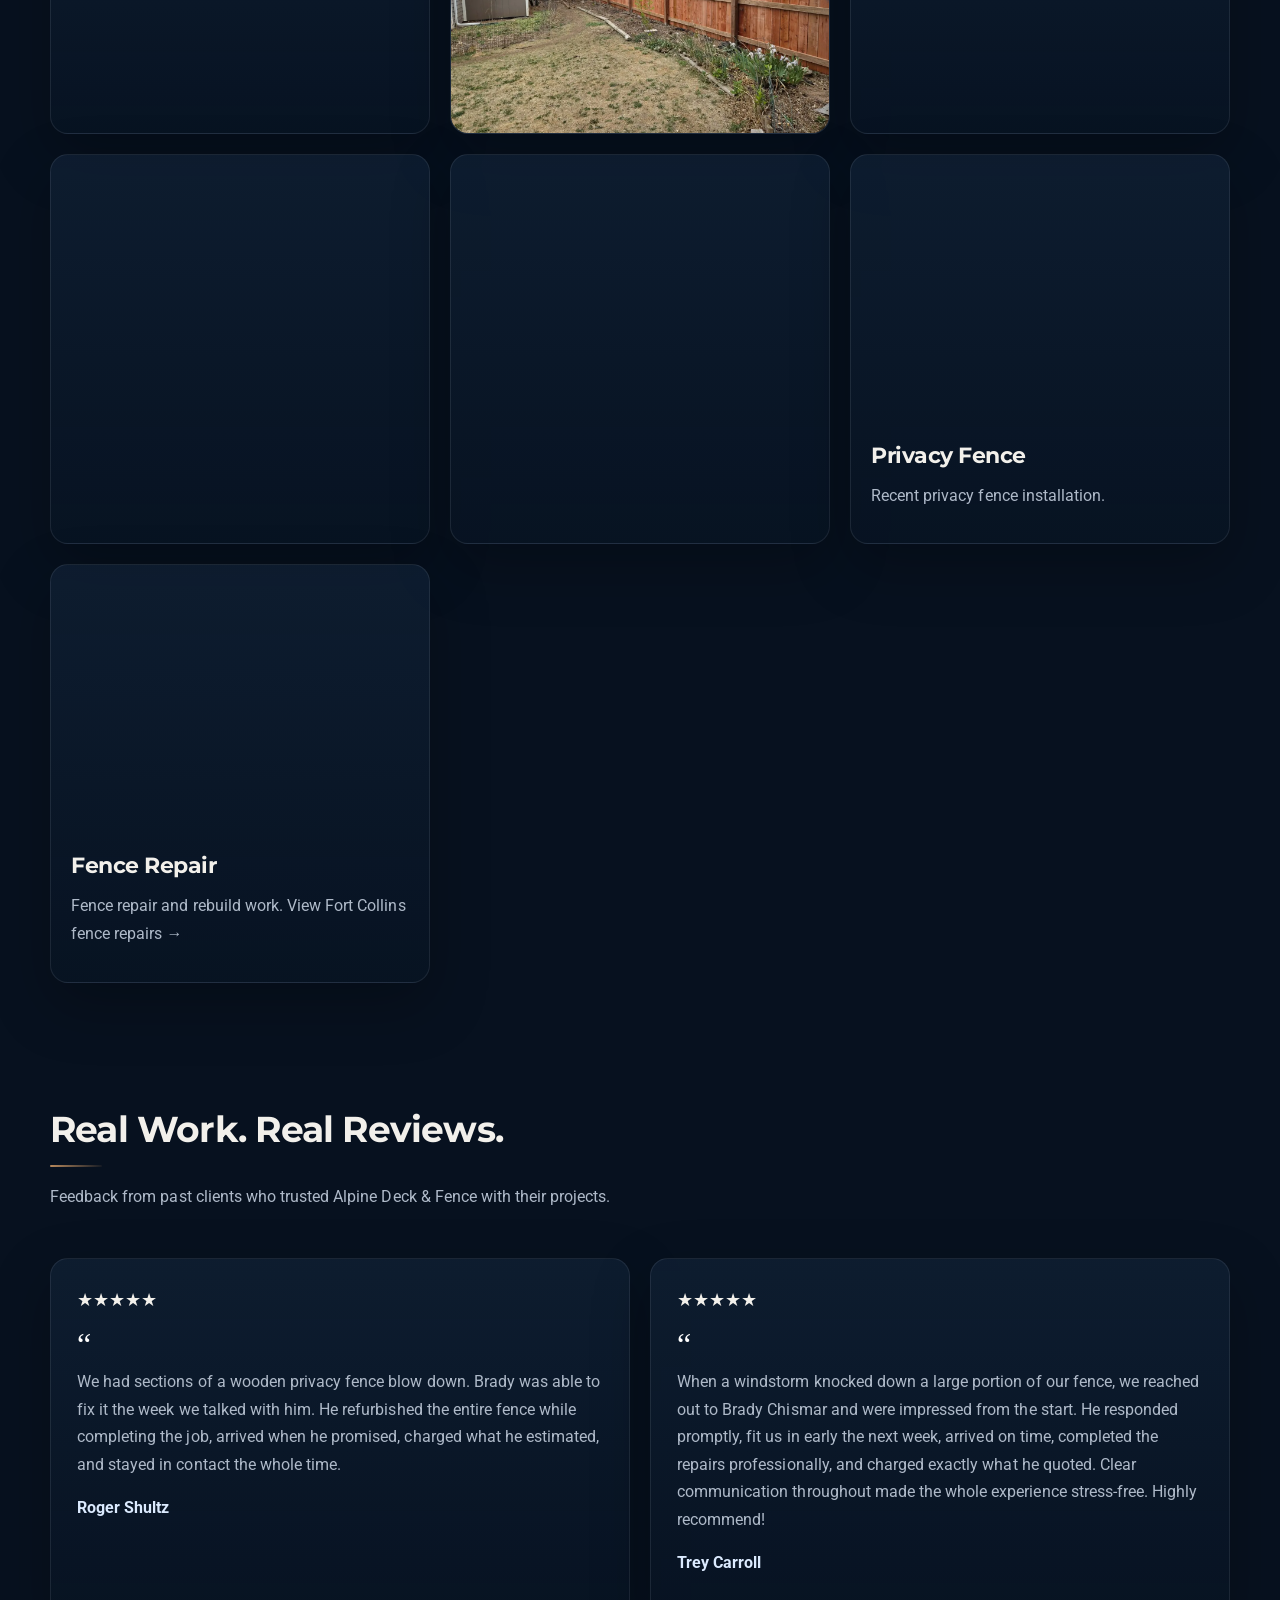
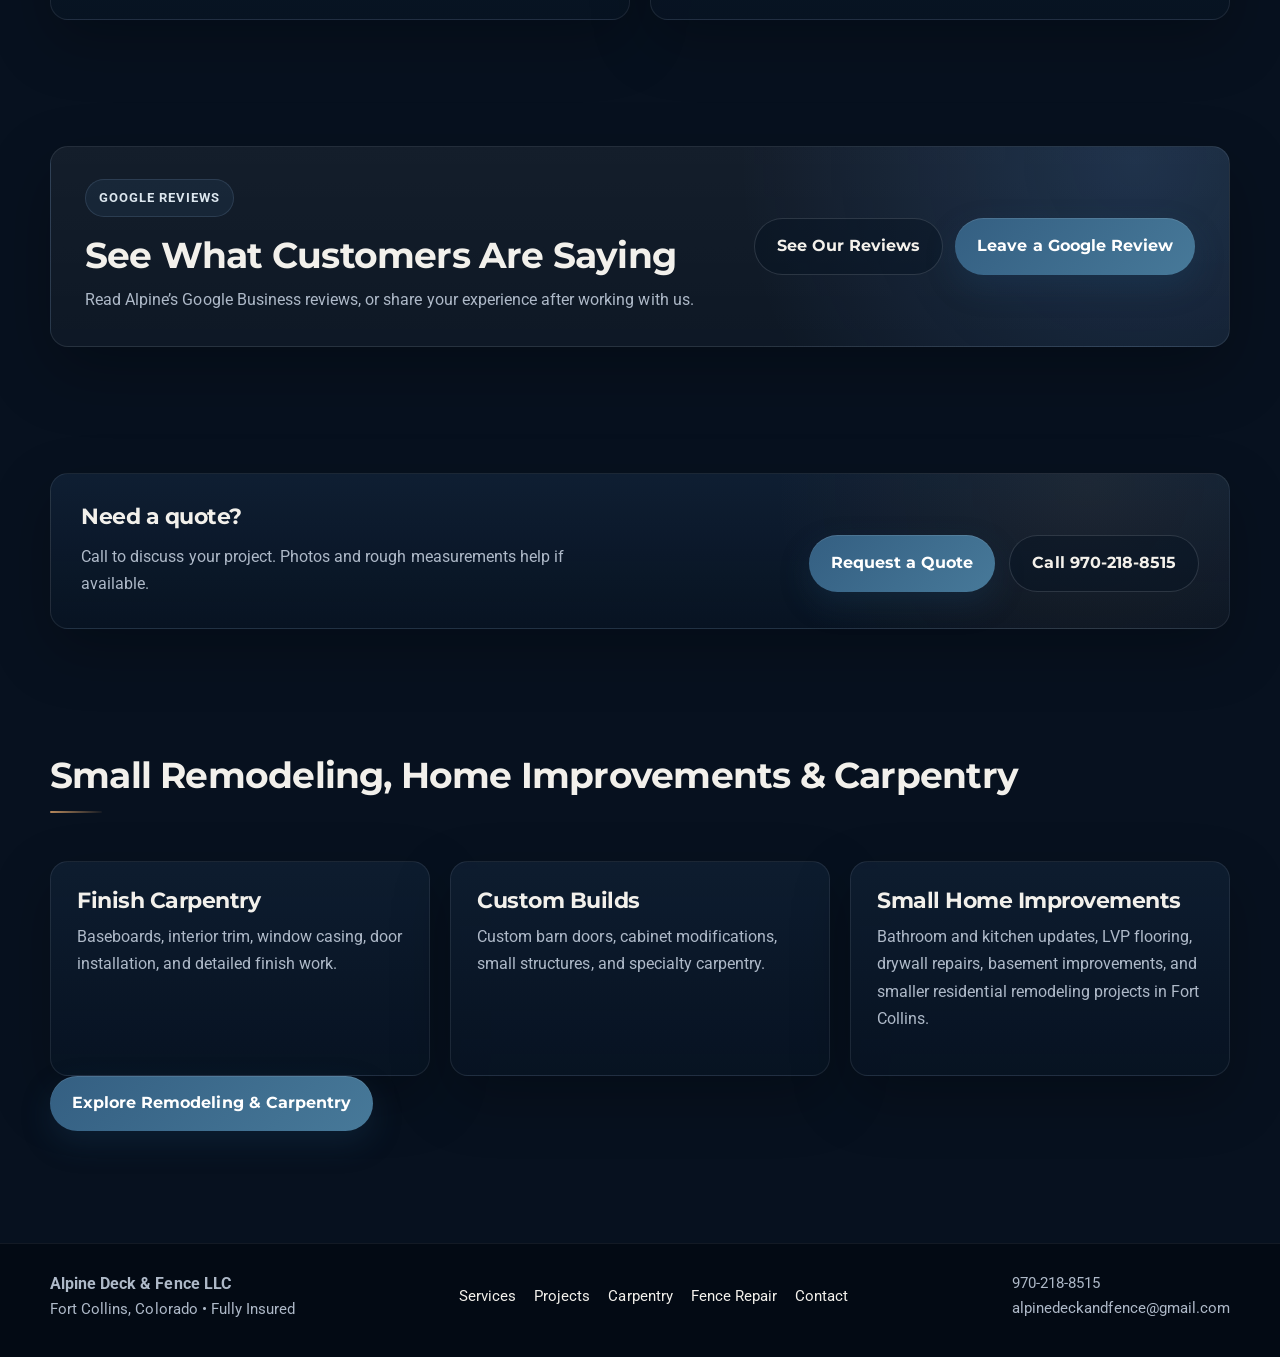
==== commit 7d867fdc: "Strengthen Fort Collins fence repair SEO and lead paths: index.html" ====
--- a/index.html
+++ b/index.html
@@ -324,6 +324,7 @@
         <a href="/services">Services</a>
         <a href="/projects">Projects</a>
         <a href="/carpentry">Carpentry</a>
+        <a href="/fence-repair-fort-collins">Fence Repair</a>
         <a href="/contact">Contact</a>
       </div>
       <div class="small">
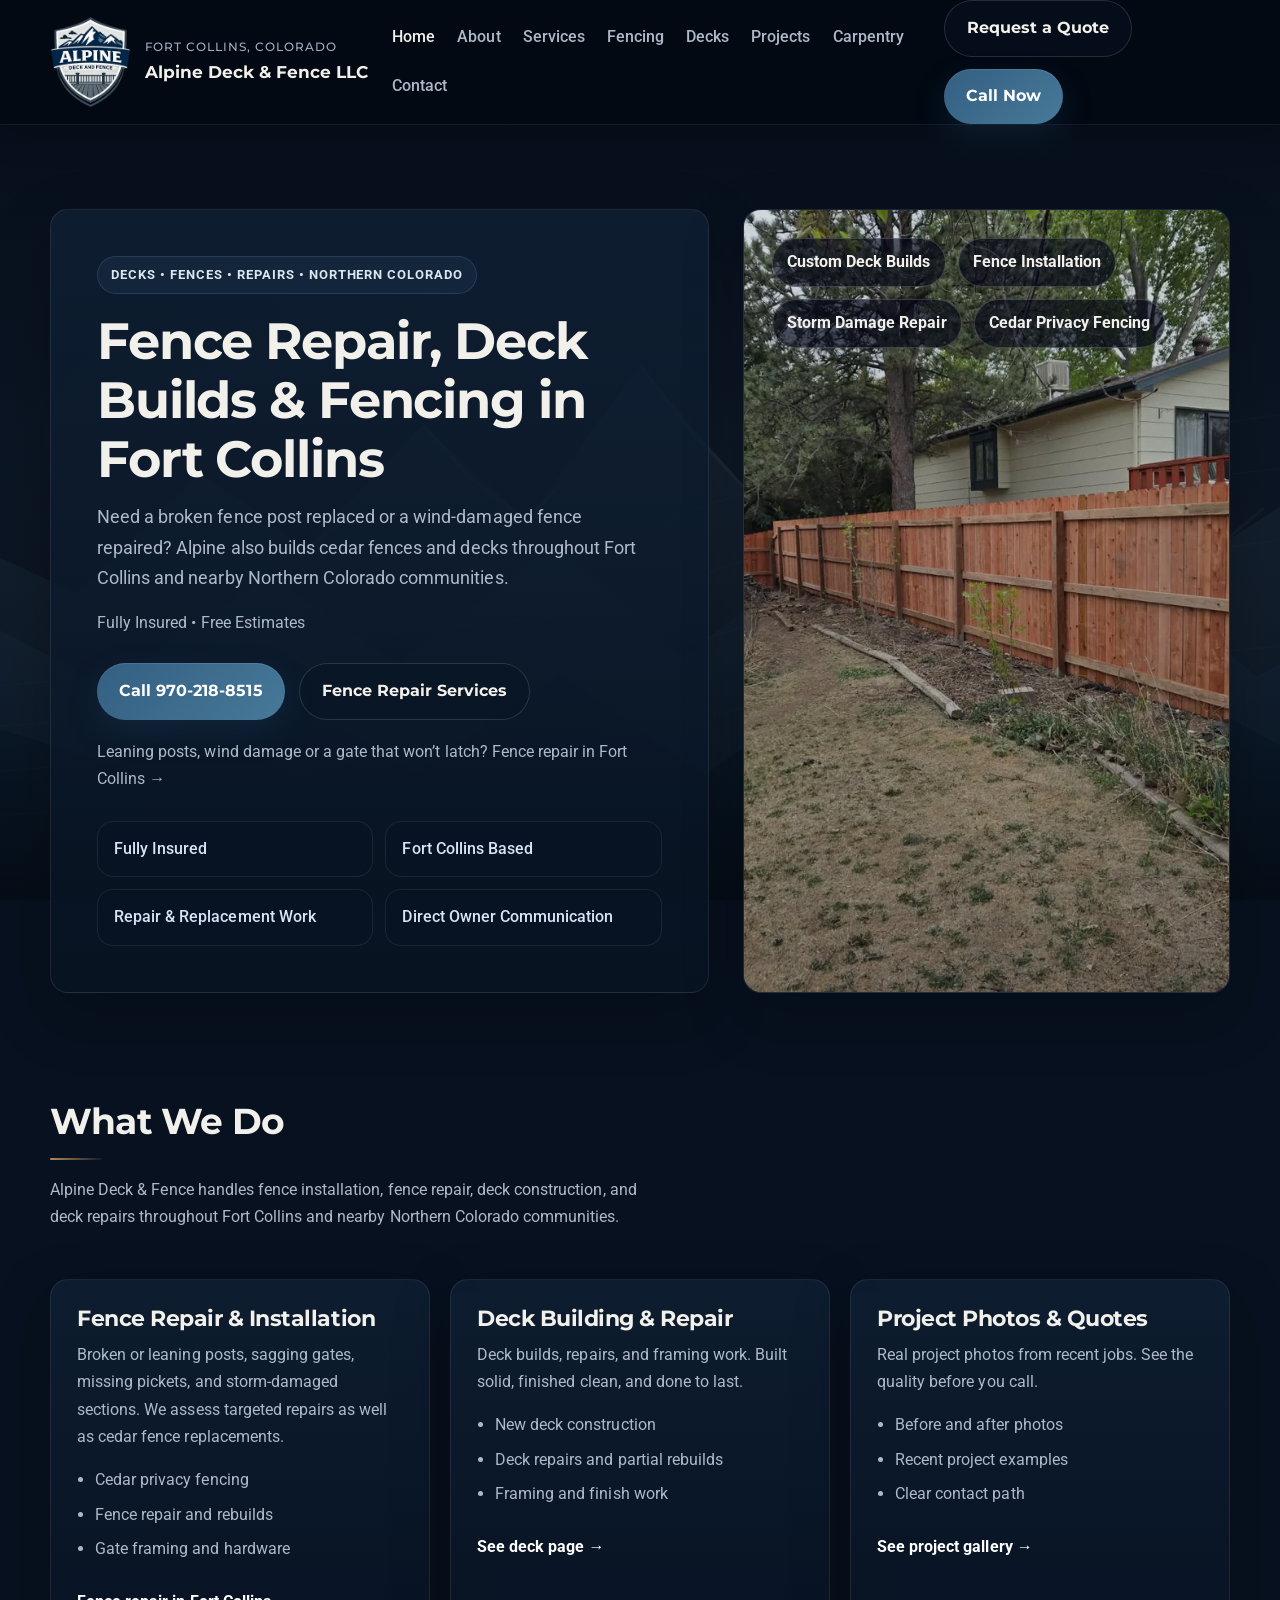
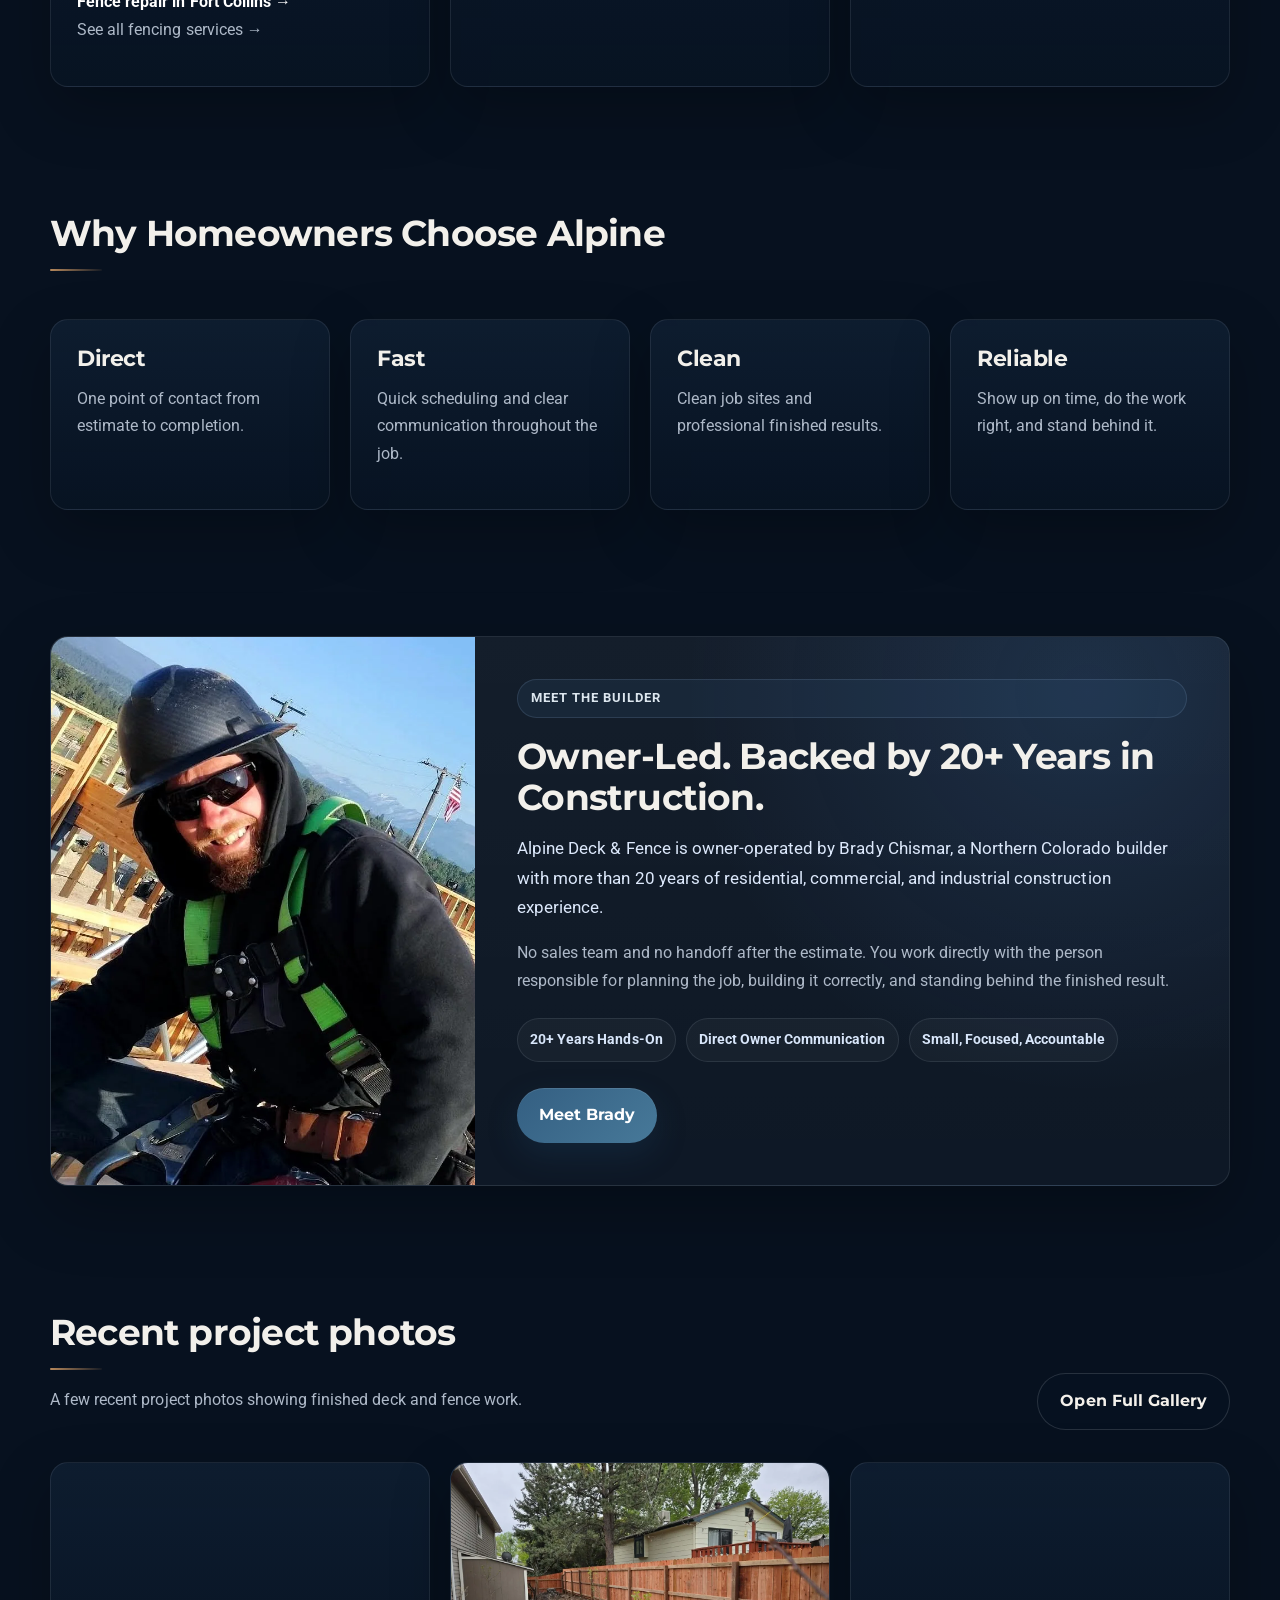
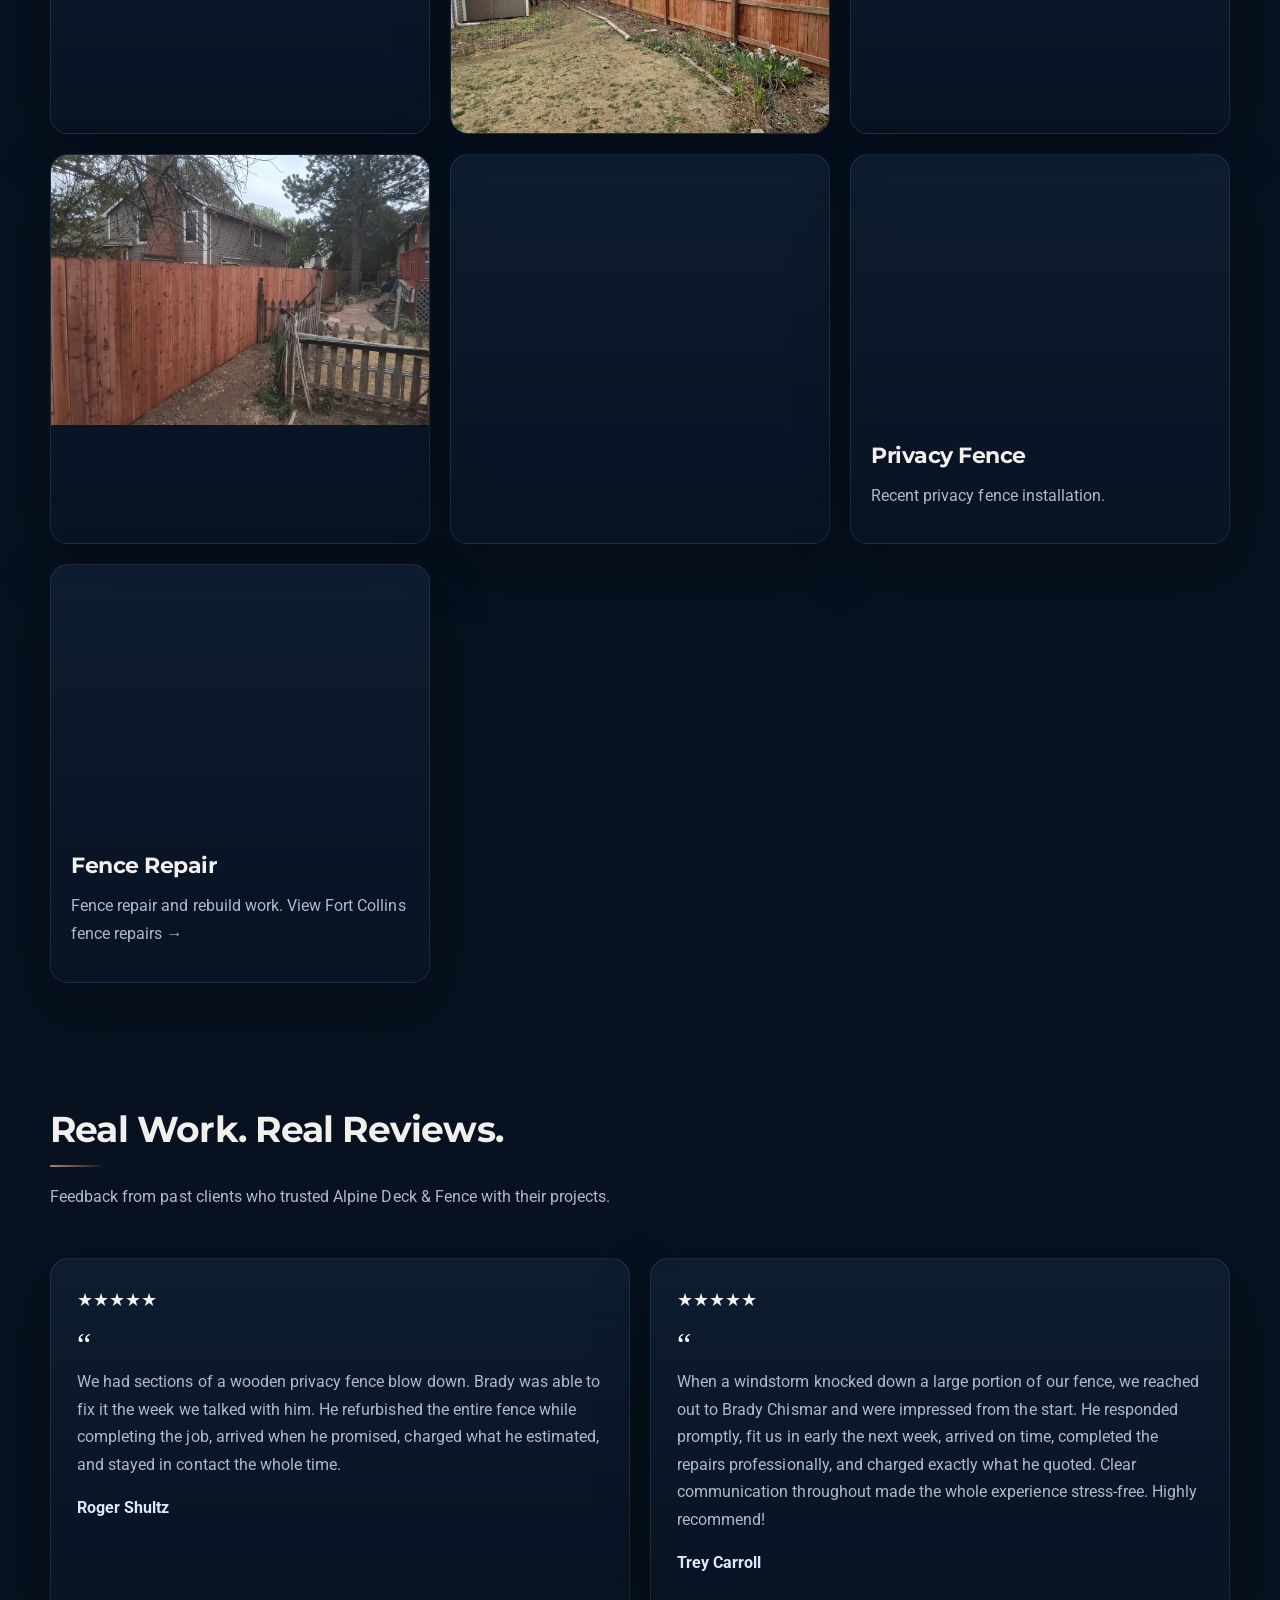
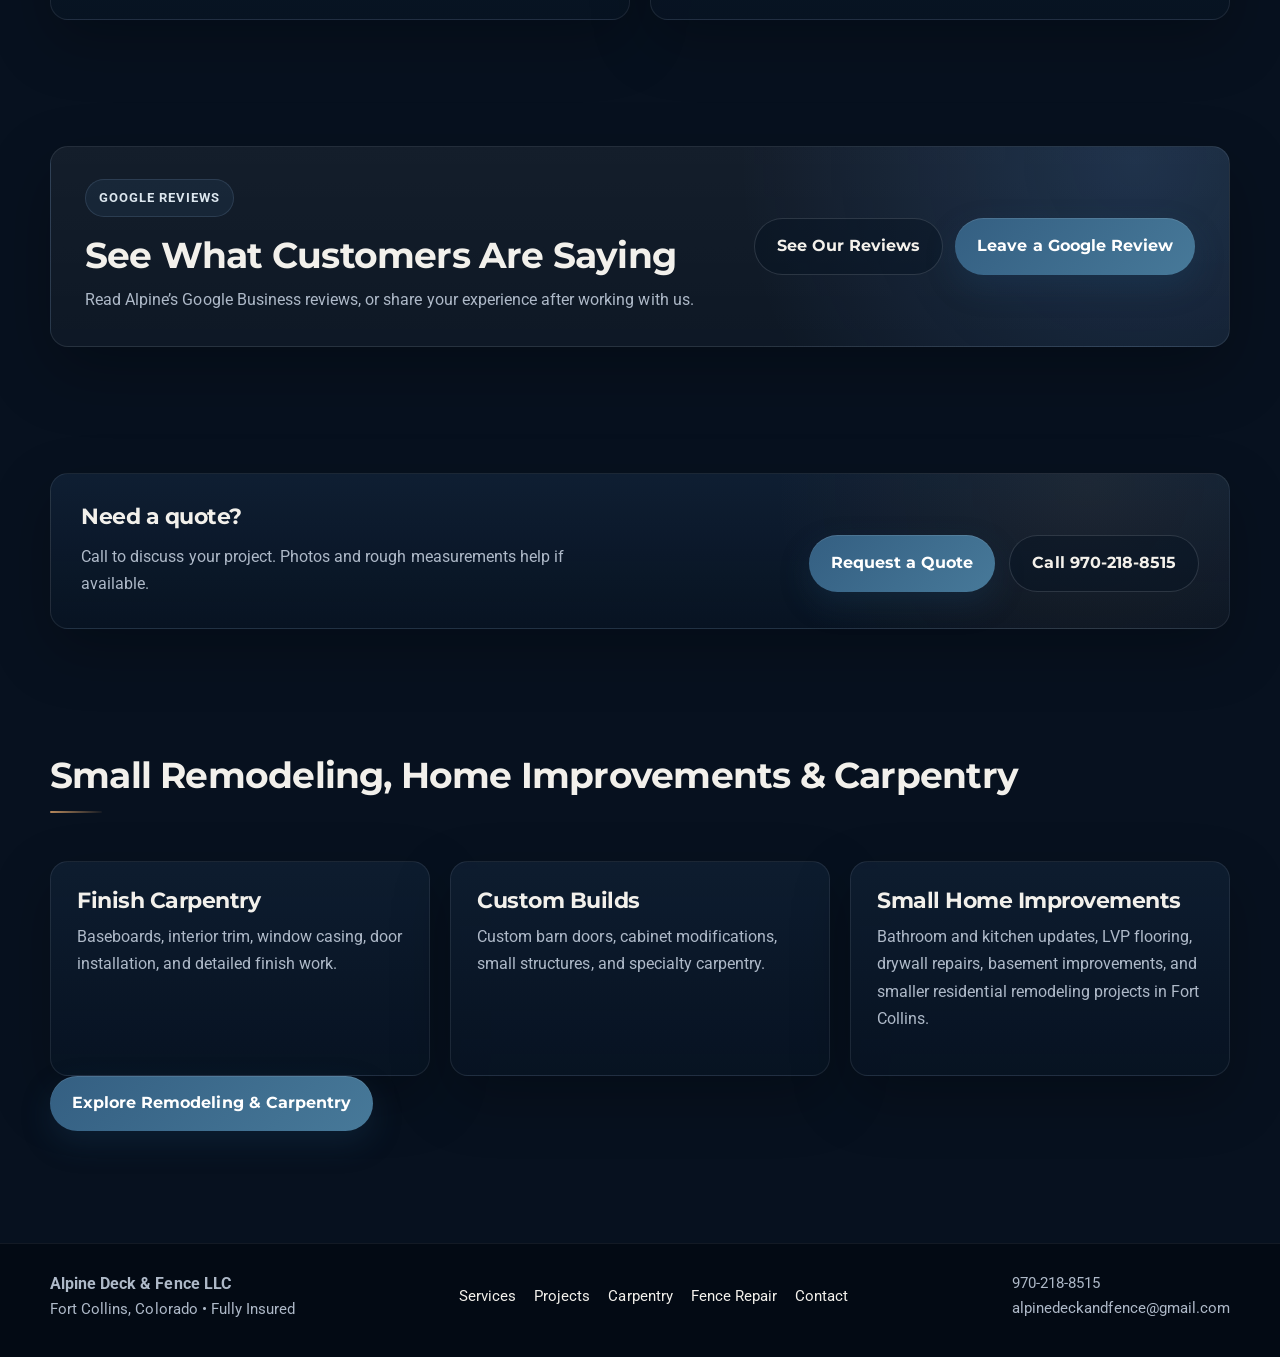
==== commit 057e7391: "Optimize exact Alpine shield logo for mobile and defer external font stylesheet" ====
--- a/index.html
+++ b/index.html
@@ -8,7 +8,7 @@
   <meta name="theme-color" content="#07111f">
   <link rel="preconnect" href="https://fonts.googleapis.com">
   <link rel="preconnect" href="https://fonts.gstatic.com" crossorigin>
-  <link href="https://fonts.googleapis.com/css2?family=Montserrat:wght@500;600;700;800&family=Roboto:wght@400;500;700&display=swap" rel="stylesheet">
+  <link href="https://fonts.googleapis.com/css2?family=Montserrat:wght@500;600;700;800&family=Roboto:wght@400;500;700&display=swap" rel="preload" as="style" onload="this.onload=null;this.rel='stylesheet'"><noscript><link href="https://fonts.googleapis.com/css2?family=Montserrat:wght@500;600;700;800&family=Roboto:wght@400;500;700&display=swap" rel="stylesheet"></noscript>
   <link rel="stylesheet" href="style.css?v=20260813-v19">
 
   <!-- ALPINE SEO START -->
@@ -39,7 +39,7 @@
   <header class="topbar">
     <div class="container nav">
       <a class="brand" href="/" aria-label="Alpine Deck & Fence home">
-        <img src="images/logo-tight.png" alt="Alpine Deck & Fence logo" class="logo" width="906" height="1033" decoding="async" fetchpriority="high">
+        <img src="images/alpine-logo-nav-tight-216h.webp" alt="Alpine Deck & Fence logo" class="logo" width="189" height="216" decoding="async" fetchpriority="high">
         <div class="brand-text">
           <small>Fort Collins, Colorado</small>
           <span>Alpine Deck &amp; Fence LLC</span>
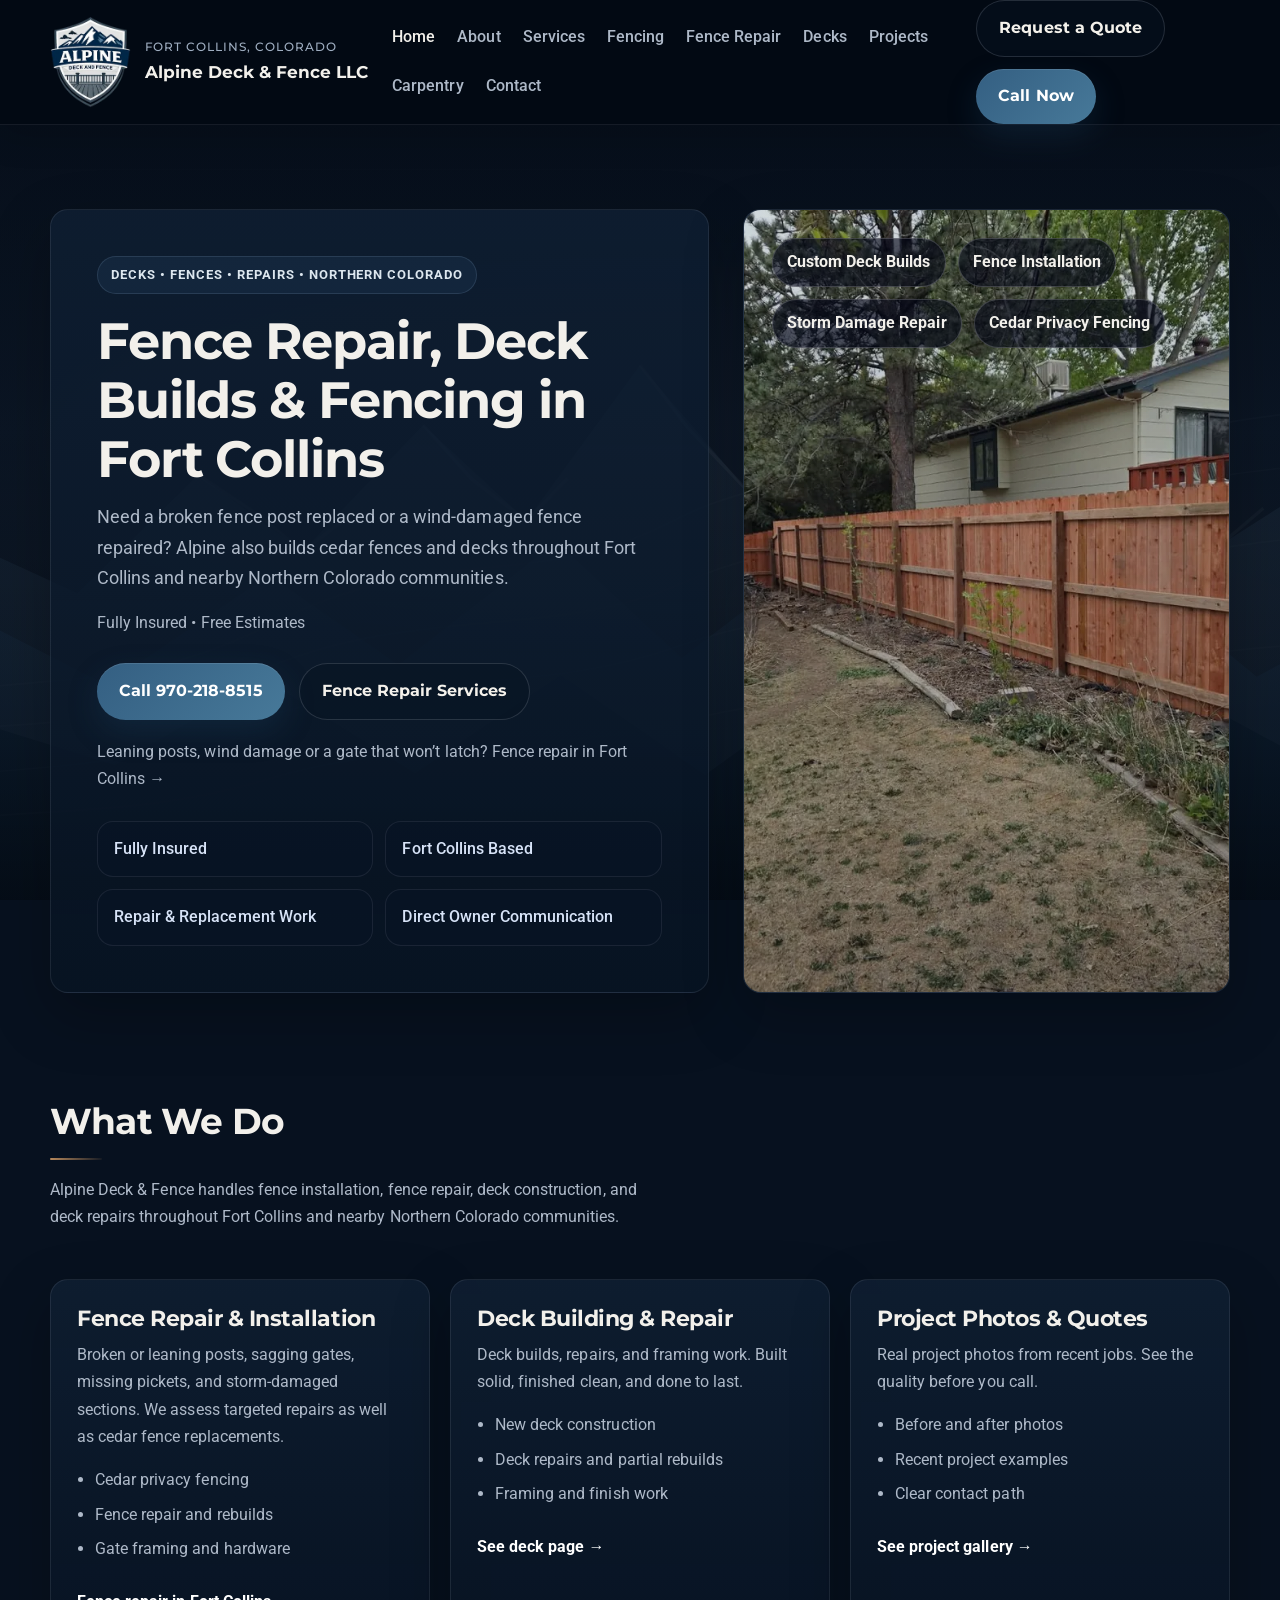
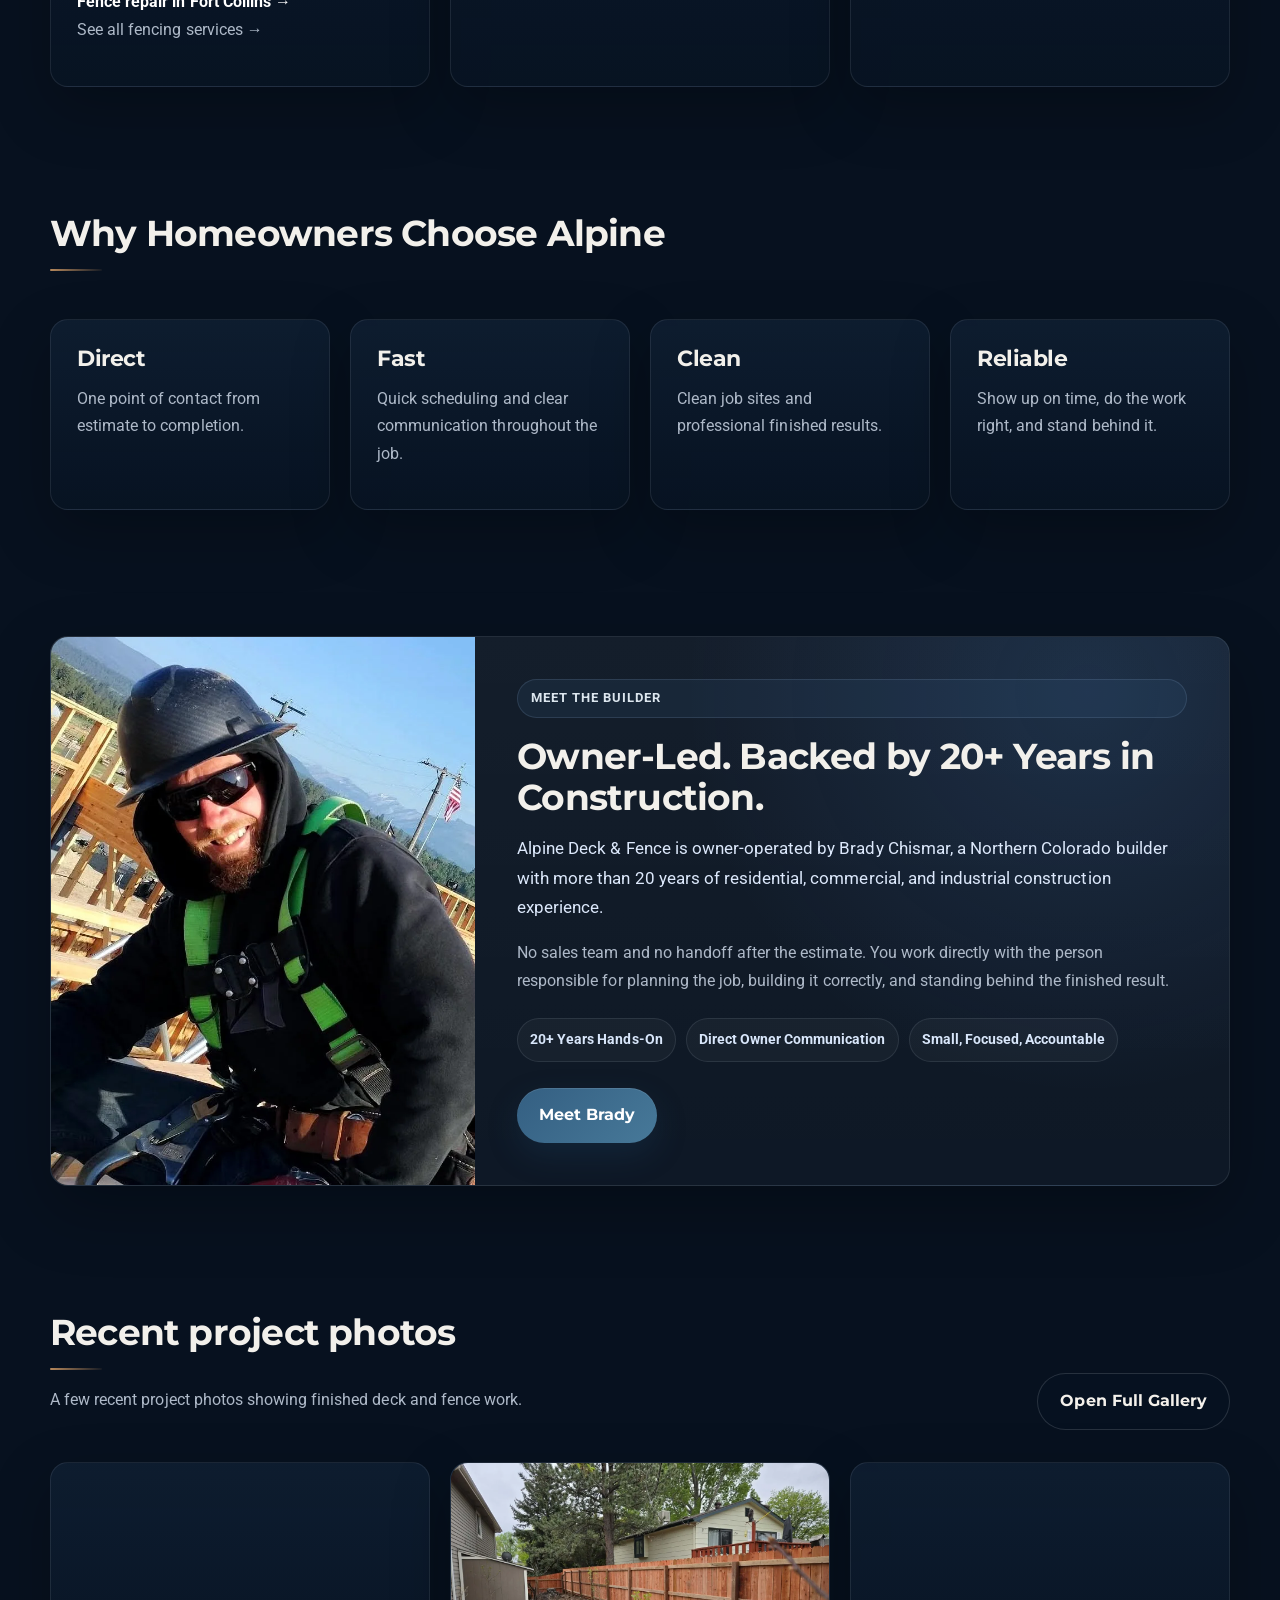
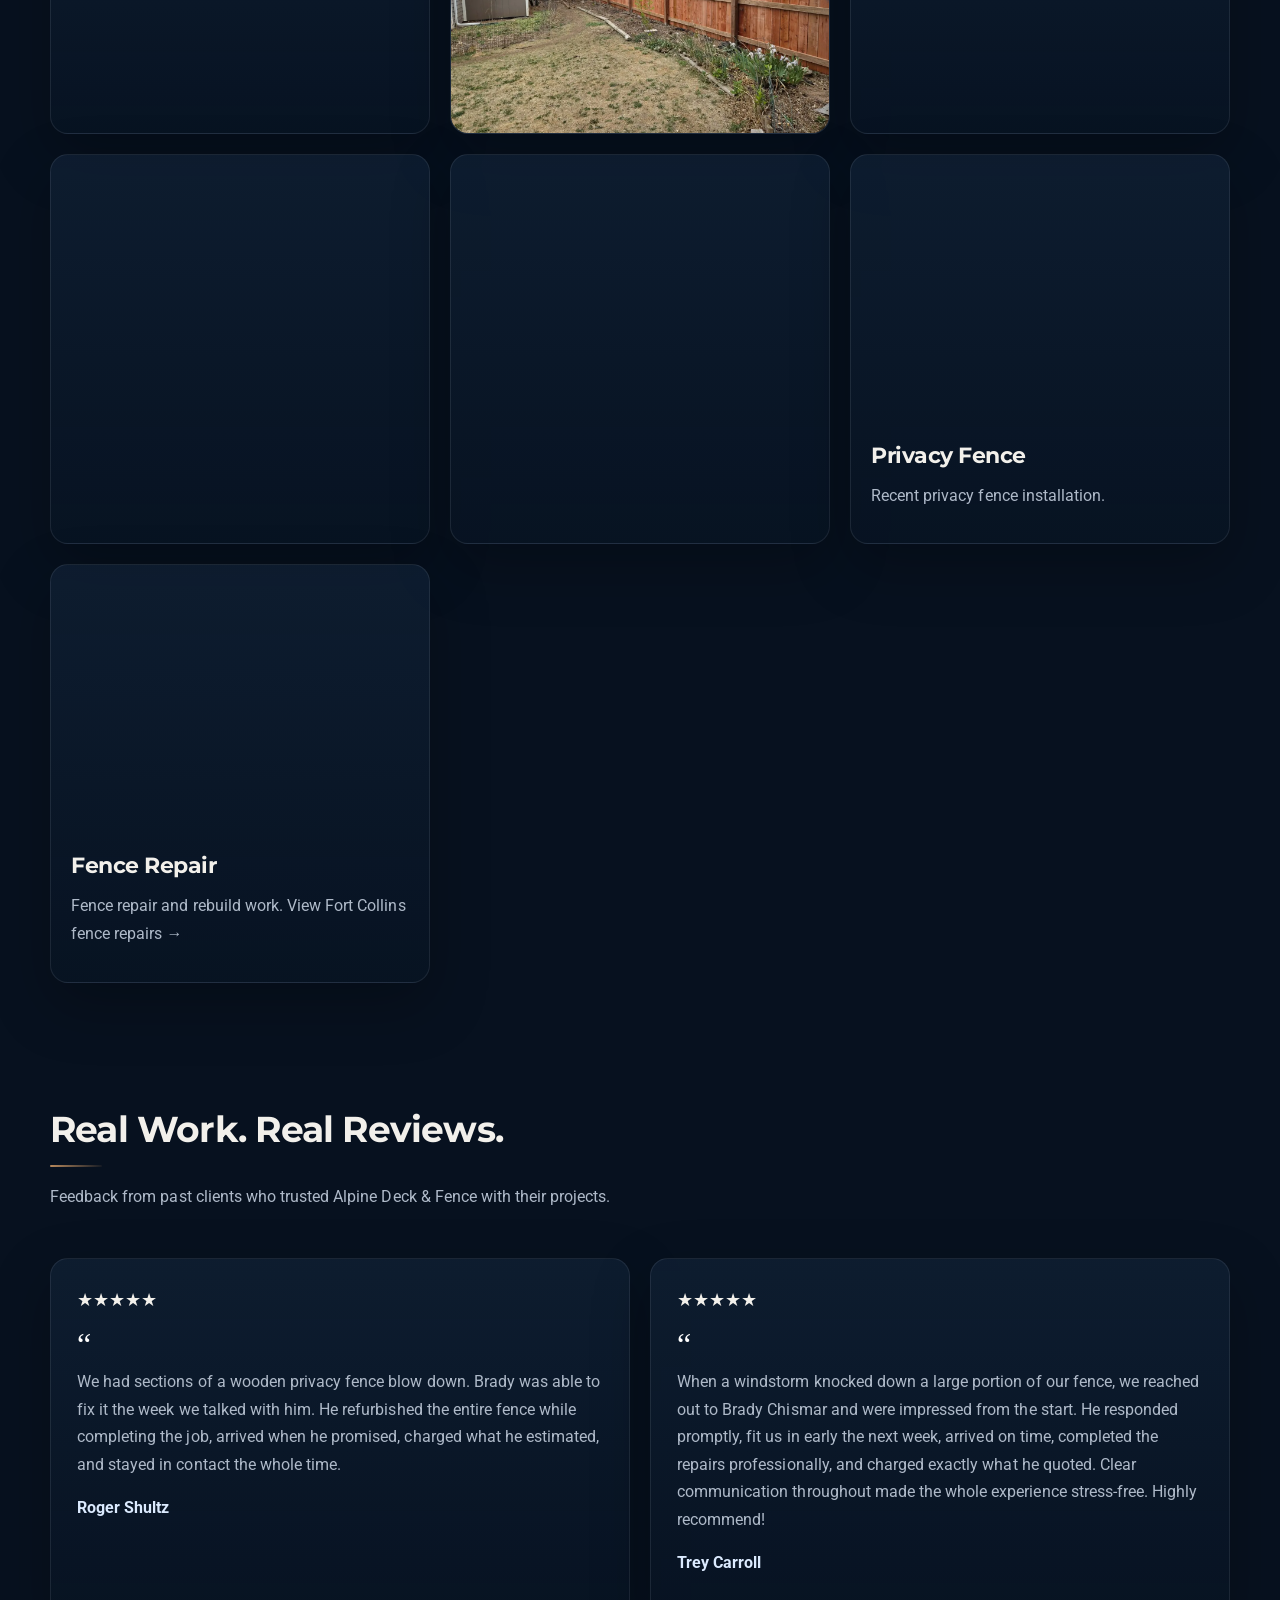
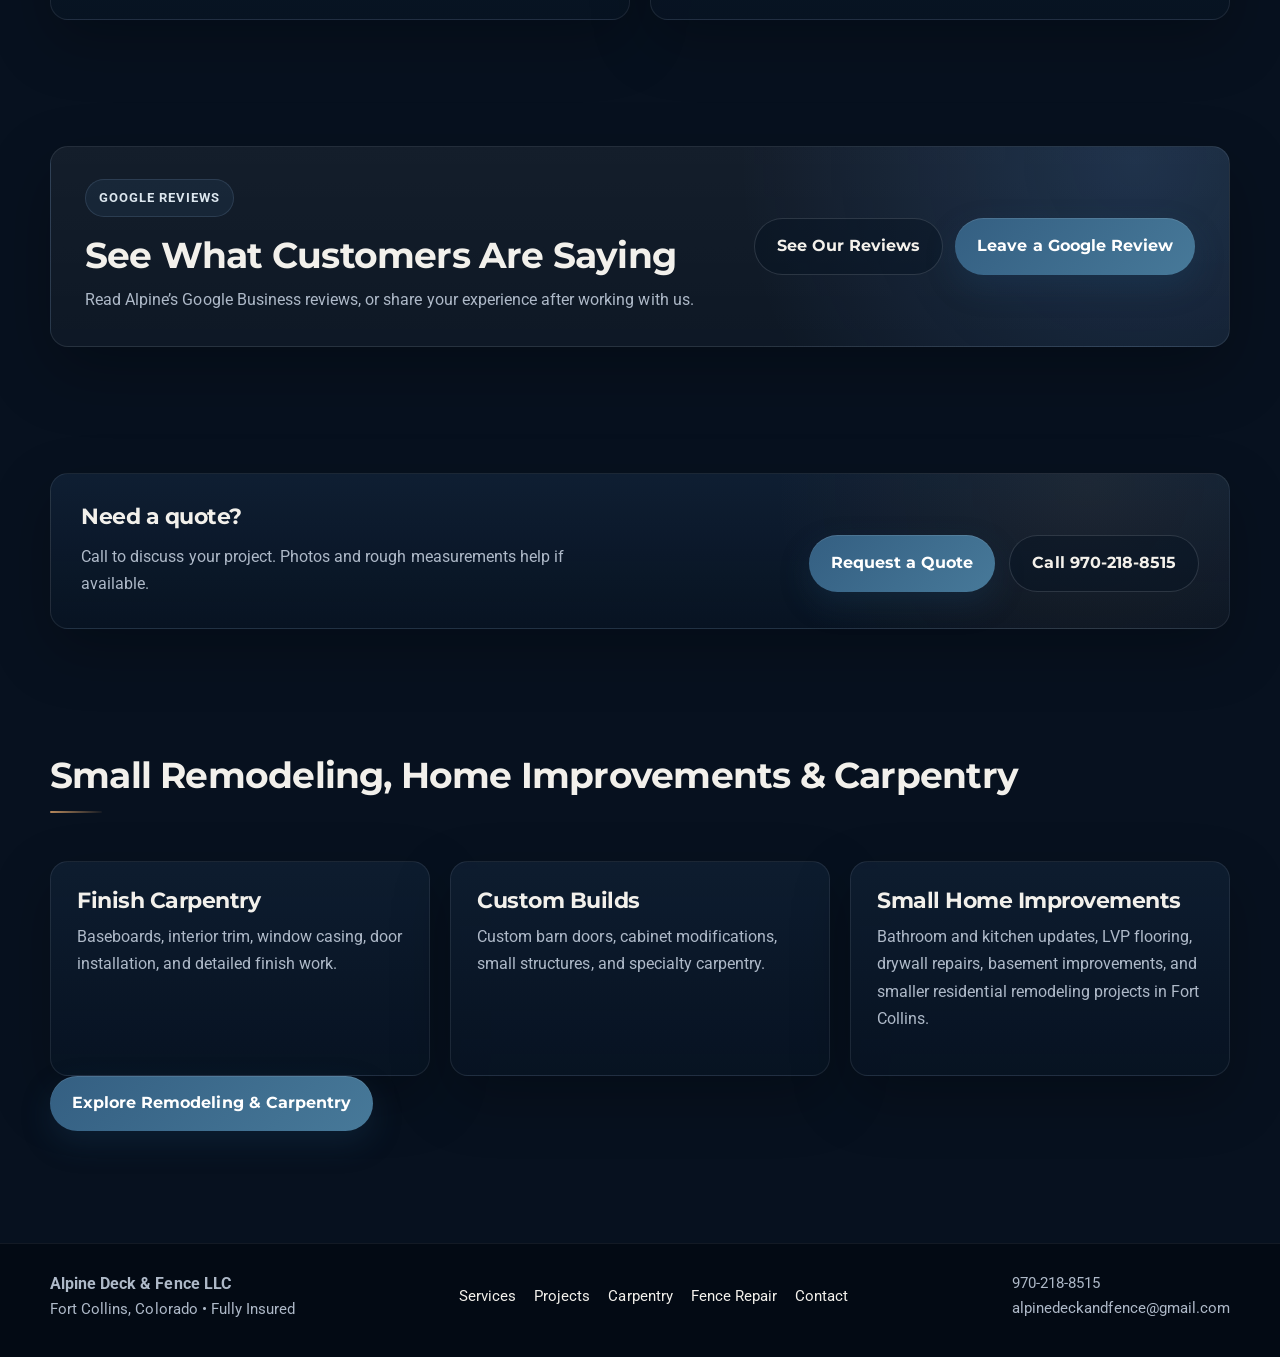
==== commit 52d39503: "Add direct Fence Repair navigation link across primary pages" ====
--- a/index.html
+++ b/index.html
@@ -50,6 +50,7 @@
         <a href="/about">About</a>
         <a href="/services">Services</a>
         <a href="/fence">Fencing</a>
+        <a href="/fence-repair-fort-collins">Fence Repair</a>
         <a href="/deck">Decks</a>
         <a href="/projects">Projects</a>
         <a href="/carpentry">Carpentry</a>
